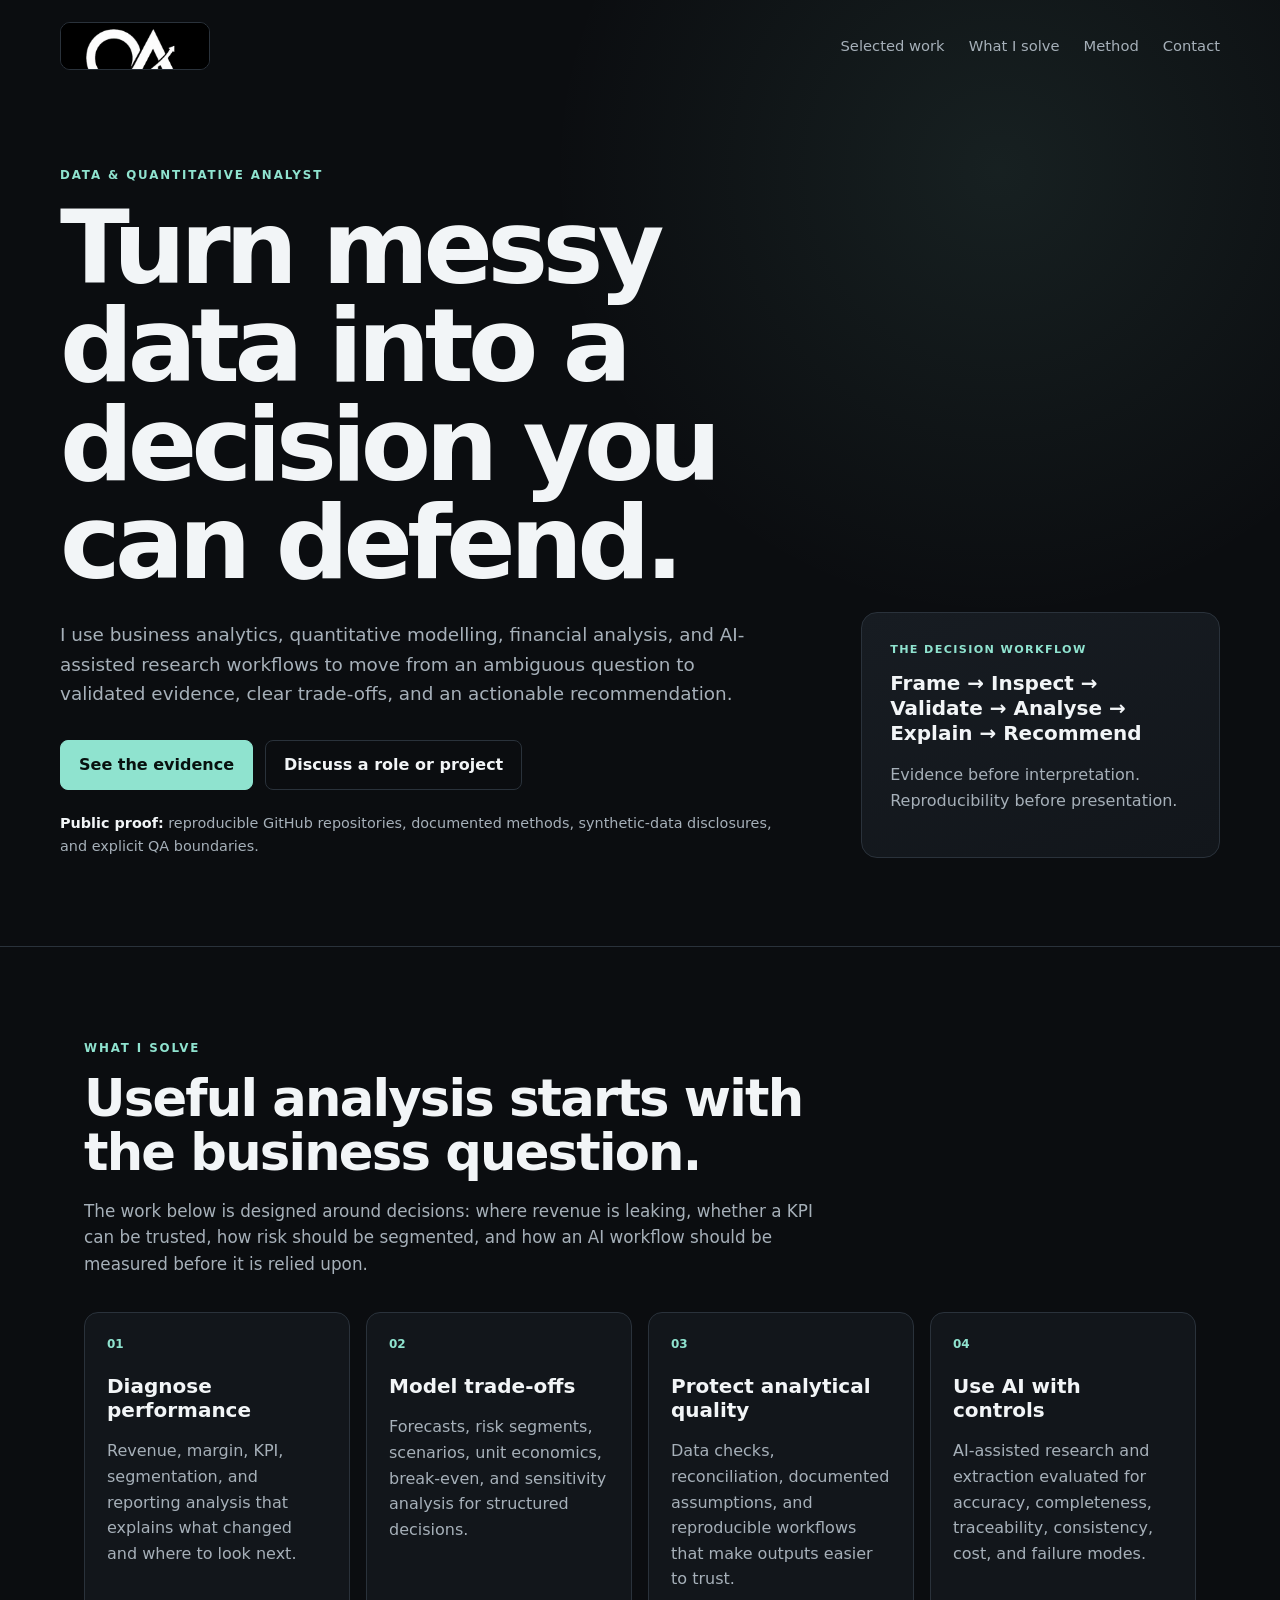
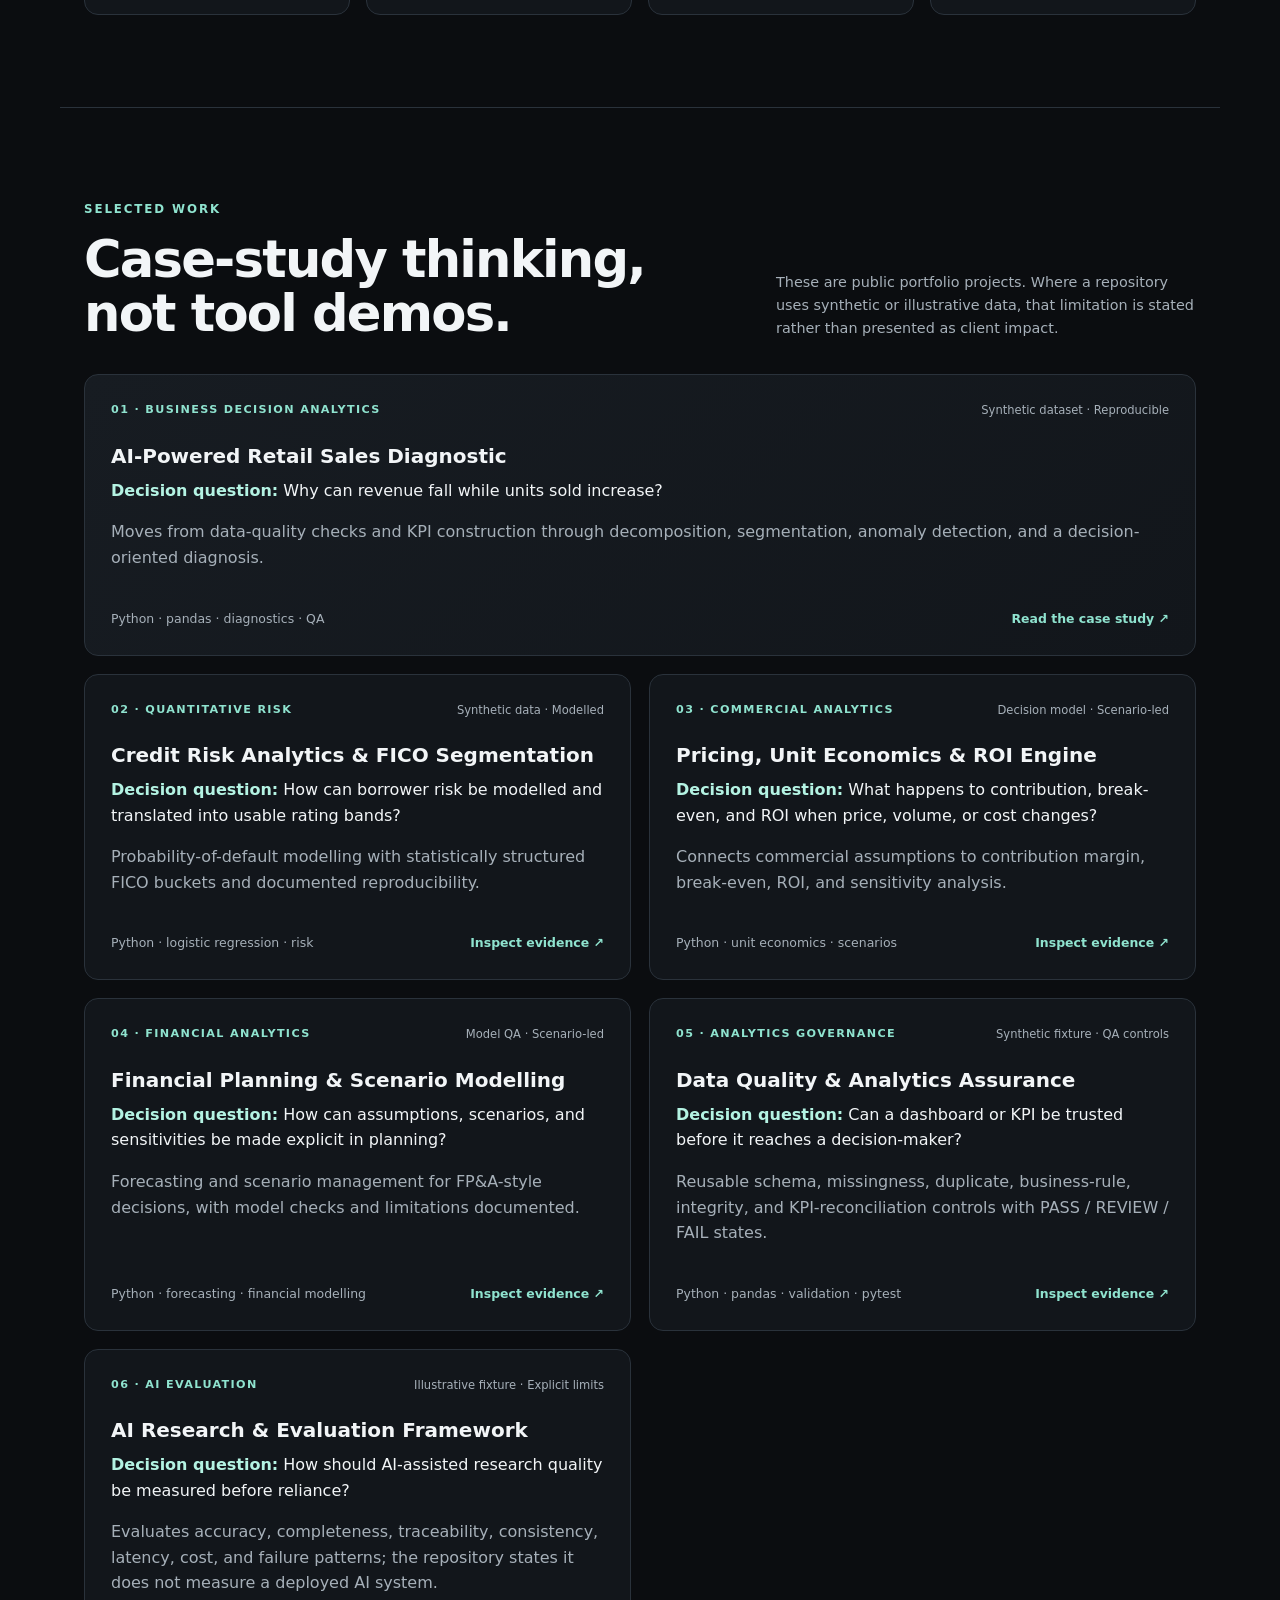
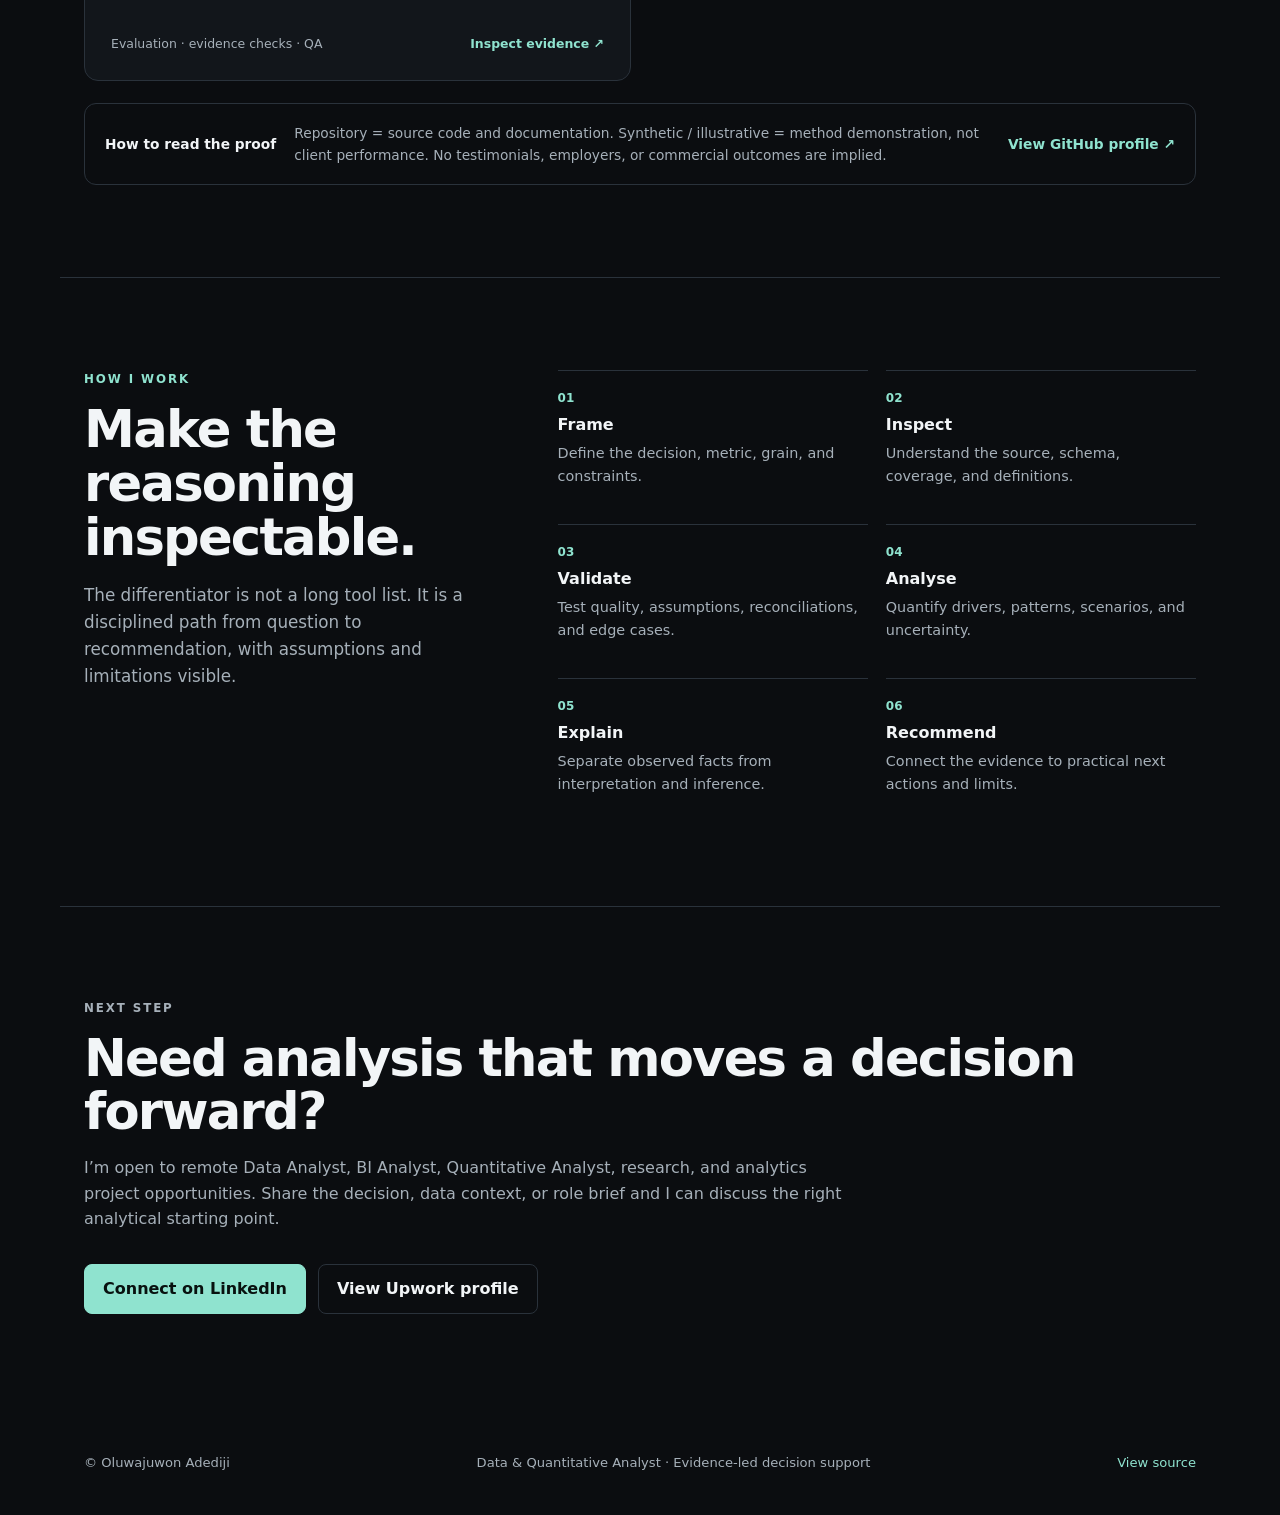
==== docs/index.html @ e0463db7 "Update site branding with OA logo" ====
<!doctype html>
<html lang="en">
<head>
  <meta charset="utf-8">
  <meta name="viewport" content="width=device-width, initial-scale=1">
  <meta name="description" content="Oluwajuwon Adediji is a Data & Quantitative Analyst who turns messy business, financial, and economic data into validated analysis and better decisions.">
  <meta name="robots" content="index, follow">
  <meta name="theme-color" content="#0b0d10">
  <meta name="referrer" content="strict-origin-when-cross-origin">
  <meta http-equiv="Content-Security-Policy" content="default-src 'self'; base-uri 'self'; form-action 'self'; frame-ancestors 'none'; object-src 'none'; img-src 'self' data:; style-src 'self'; script-src 'self'; connect-src 'none">
  <link rel="canonical" href="https://oluwajuwonade.github.io/">
  <meta property="og:type" content="website">
  <meta property="og:url" content="https://oluwajuwonade.github.io/">
  <meta property="og:title" content="Oluwajuwon Adediji | Data & Quantitative Analyst">
  <meta property="og:description" content="Evidence-led business analytics, quantitative modelling, financial analysis, and AI evaluation workflows.">
  <meta name="twitter:card" content="summary">
  <meta name="twitter:title" content="Oluwajuwon Adediji | Data & Quantitative Analyst">
  <meta name="twitter:description" content="Evidence-led business analytics, quantitative modelling, financial analysis, and AI evaluation workflows.">
  <link rel="icon" href="assets/favicon.ico" sizes="any">
  <link rel="icon" type="image/png" sizes="512x512" href="assets/favicon.png">
  <link rel="apple-touch-icon" href="assets/favicon.png">
  <title>Oluwajuwon Adediji | Data & Quantitative Analyst</title>
  <link rel="stylesheet" href="styles.css">
</head>
<body>
  <a class="skip-link" href="#main-content">Skip to content</a>
  <header class="hero">
    <nav class="nav" aria-label="Primary navigation">
      <a class="brand" href="./" aria-label="Oluwajuwon Adediji home"><img class="brand-full" src="assets/logo.png" alt="Oluwajuwon Adediji logo"><img class="brand-mark" src="assets/mark.png" alt=""></a>
      <div class="nav-links">
        <a href="#work">Selected work</a>
        <a href="#capabilities">What I solve</a>
        <a href="#method">Method</a>
        <a href="#contact">Contact</a>
      </div>
    </nav>

    <div class="hero-grid">
      <div>
        <p class="eyebrow">DATA &amp; QUANTITATIVE ANALYST</p>
        <h1>Turn messy data into a decision you can defend.</h1>
        <p class="hero-copy">I use business analytics, quantitative modelling, financial analysis, and AI-assisted research workflows to move from an ambiguous question to validated evidence, clear trade-offs, and an actionable recommendation.</p>
        <div class="actions" aria-label="Primary actions">
          <a class="button primary" href="#work">See the evidence</a>
          <a class="button secondary" href="https://www.linkedin.com/in/oluwajuwonade" rel="me external">Discuss a role or project</a>
        </div>
        <p class="proof-line"><strong>Public proof:</strong> reproducible GitHub repositories, documented methods, synthetic-data disclosures, and explicit QA boundaries.</p>
      </div>

      <aside class="hero-card" aria-label="Analytical operating model">
        <span>THE DECISION WORKFLOW</span>
        <strong>Frame → Inspect → Validate → Analyse → Explain → Recommend</strong>
        <p>Evidence before interpretation. Reproducibility before presentation.</p>
      </aside>
    </div>
  </header>

  <main id="main-content">
    <section id="capabilities" class="section intro-section">
      <div class="section-heading">
        <p class="eyebrow">WHAT I SOLVE</p>
        <h2>Useful analysis starts with the business question.</h2>
        <p class="section-lede">The work below is designed around decisions: where revenue is leaking, whether a KPI can be trusted, how risk should be segmented, and how an AI workflow should be measured before it is relied upon.</p>
      </div>
      <div class="capability-grid">
        <article><span class="card-number">01</span><h3>Diagnose performance</h3><p>Revenue, margin, KPI, segmentation, and reporting analysis that explains what changed and where to look next.</p></article>
        <article><span class="card-number">02</span><h3>Model trade-offs</h3><p>Forecasts, risk segments, scenarios, unit economics, break-even, and sensitivity analysis for structured decisions.</p></article>
        <article><span class="card-number">03</span><h3>Protect analytical quality</h3><p>Data checks, reconciliation, documented assumptions, and reproducible workflows that make outputs easier to trust.</p></article>
        <article><span class="card-number">04</span><h3>Use AI with controls</h3><p>AI-assisted research and extraction evaluated for accuracy, completeness, traceability, consistency, cost, and failure modes.</p></article>
      </div>
    </section>

    <section id="work" class="section work-section">
      <div class="section-heading section-heading-row">
        <div><p class="eyebrow">SELECTED WORK</p><h2>Case-study thinking, not tool demos.</h2></div>
        <p class="section-note">These are public portfolio projects. Where a repository uses synthetic or illustrative data, that limitation is stated rather than presented as client impact.</p>
      </div>
      <div class="project-grid">
        <article class="project-card featured">
          <div class="project-meta"><span>01 · BUSINESS DECISION ANALYTICS</span><span class="evidence">Synthetic dataset · Reproducible</span></div>
          <h3>AI-Powered Retail Sales Diagnostic</h3>
          <p class="question"><strong>Decision question:</strong> Why can revenue fall while units sold increase?</p>
          <p>Moves from data-quality checks and KPI construction through decomposition, segmentation, anomaly detection, and a decision-oriented diagnosis.</p>
          <div class="card-footer"><span>Python · pandas · diagnostics · QA</span><a href="https://github.com/oluwajuwonade/AI-Powered-Retail-Sales-Diagnostic" rel="external">Read the case study <span aria-hidden="true">↗</span></a></div>
        </article>

        <article class="project-card">
          <div class="project-meta"><span>02 · QUANTITATIVE RISK</span><span class="evidence">Synthetic data · Modelled</span></div>
          <h3>Credit Risk Analytics &amp; FICO Segmentation</h3>
          <p class="question"><strong>Decision question:</strong> How can borrower risk be modelled and translated into usable rating bands?</p>
          <p>Probability-of-default modelling with statistically structured FICO buckets and documented reproducibility.</p>
          <div class="card-footer"><span>Python · logistic regression · risk</span><a href="https://github.com/oluwajuwonade/credit-risk-fico-segmentation" rel="external">Inspect evidence <span aria-hidden="true">↗</span></a></div>
        </article>

        <article class="project-card">
          <div class="project-meta"><span>03 · COMMERCIAL ANALYTICS</span><span class="evidence">Decision model · Scenario-led</span></div>
          <h3>Pricing, Unit Economics &amp; ROI Engine</h3>
          <p class="question"><strong>Decision question:</strong> What happens to contribution, break-even, and ROI when price, volume, or cost changes?</p>
          <p>Connects commercial assumptions to contribution margin, break-even, ROI, and sensitivity analysis.</p>
          <div class="card-footer"><span>Python · unit economics · scenarios</span><a href="https://github.com/oluwajuwonade/pricing-roi-analytics-engine" rel="external">Inspect evidence <span aria-hidden="true">↗</span></a></div>
        </article>

        <article class="project-card">
          <div class="project-meta"><span>04 · FINANCIAL ANALYTICS</span><span class="evidence">Model QA · Scenario-led</span></div>
          <h3>Financial Planning &amp; Scenario Modelling</h3>
          <p class="question"><strong>Decision question:</strong> How can assumptions, scenarios, and sensitivities be made explicit in planning?</p>
          <p>Forecasting and scenario management for FP&amp;A-style decisions, with model checks and limitations documented.</p>
          <div class="card-footer"><span>Python · forecasting · financial modelling</span><a href="https://github.com/oluwajuwonade/financial-modelling-starter-system" rel="external">Inspect evidence <span aria-hidden="true">↗</span></a></div>
        </article>

        <article class="project-card">
          <div class="project-meta"><span>05 · ANALYTICS GOVERNANCE</span><span class="evidence">Synthetic fixture · QA controls</span></div>
          <h3>Data Quality &amp; Analytics Assurance</h3>
          <p class="question"><strong>Decision question:</strong> Can a dashboard or KPI be trusted before it reaches a decision-maker?</p>
          <p>Reusable schema, missingness, duplicate, business-rule, integrity, and KPI-reconciliation controls with PASS / REVIEW / FAIL states.</p>
          <div class="card-footer"><span>Python · pandas · validation · pytest</span><a href="https://github.com/oluwajuwonade/data-quality-audit-toolkit" rel="external">Inspect evidence <span aria-hidden="true">↗</span></a></div>
        </article>

        <article class="project-card">
          <div class="project-meta"><span>06 · AI EVALUATION</span><span class="evidence">Illustrative fixture · Explicit limits</span></div>
          <h3>AI Research &amp; Evaluation Framework</h3>
          <p class="question"><strong>Decision question:</strong> How should AI-assisted research quality be measured before reliance?</p>
          <p>Evaluates accuracy, completeness, traceability, consistency, latency, cost, and failure patterns; the repository states it does not measure a deployed AI system.</p>
          <div class="card-footer"><span>Evaluation · evidence checks · QA</span><a href="https://github.com/oluwajuwonade/ai-research-evaluation-system" rel="external">Inspect evidence <span aria-hidden="true">↗</span></a></div>
        </article>
      </div>
      <div class="evidence-banner"><strong>How to read the proof</strong><span>Repository = source code and documentation. Synthetic / illustrative = method demonstration, not client performance. No testimonials, employers, or commercial outcomes are implied.</span><a href="https://github.com/oluwajuwonade" rel="external">View GitHub profile <span aria-hidden="true">↗</span></a></div>
    </section>

    <section id="method" class="section method">
      <div><p class="eyebrow">HOW I WORK</p><h2>Make the reasoning inspectable.</h2><p class="section-lede">The differentiator is not a long tool list. It is a disciplined path from question to recommendation, with assumptions and limitations visible.</p></div>
      <ol class="steps">
        <li><span>01</span><strong>Frame</strong><p>Define the decision, metric, grain, and constraints.</p></li>
        <li><span>02</span><strong>Inspect</strong><p>Understand the source, schema, coverage, and definitions.</p></li>
        <li><span>03</span><strong>Validate</strong><p>Test quality, assumptions, reconciliations, and edge cases.</p></li>
        <li><span>04</span><strong>Analyse</strong><p>Quantify drivers, patterns, scenarios, and uncertainty.</p></li>
        <li><span>05</span><strong>Explain</strong><p>Separate observed facts from interpretation and inference.</p></li>
        <li><span>06</span><strong>Recommend</strong><p>Connect the evidence to practical next actions and limits.</p></li>
      </ol>
    </section>

    <section id="contact" class="section contact">
      <p class="eyebrow">NEXT STEP</p>
      <h2>Need analysis that moves a decision forward?</h2>
      <p>I’m open to remote Data Analyst, BI Analyst, Quantitative Analyst, research, and analytics project opportunities. Share the decision, data context, or role brief and I can discuss the right analytical starting point.</p>
      <div class="actions"><a class="button primary" href="https://www.linkedin.com/in/oluwajuwonade" rel="me external">Connect on LinkedIn</a><a class="button secondary" href="https://www.upwork.com/freelancers/~01ae1602f502222784" rel="external">View Upwork profile</a></div>
    </section>
  </main>

  <footer><span>© Oluwajuwon Adediji</span><span>Data &amp; Quantitative Analyst · Evidence-led decision support</span><a href="https://github.com/oluwajuwonade/oluwajuwonade/tree/main/docs" rel="external">View source</a></footer>
</body>
</html>
---- docs/styles.css ----
:root {
  --bg: #0b0d10;
  --panel: #12161b;
  --panel-2: #171c22;
  --text: #f2f5f7;
  --muted: #a6b0b9;
  --line: #2a323b;
  --accent: #8fe3cf;
  --accent-strong: #b4f3e3;
  --max: 1160px;
  --ease: cubic-bezier(.23, 1, .32, 1);
}

* { box-sizing: border-box; }
html { scroll-behavior: smooth; }
body { margin: 0; background: var(--bg); color: var(--text); font-family: Inter, ui-sans-serif, system-ui, -apple-system, BlinkMacSystemFont, "Segoe UI", sans-serif; line-height: 1.6; }
a { color: inherit; text-decoration: none; }
a:hover { color: var(--accent-strong); }
a:focus-visible, .button:focus-visible { outline: 3px solid var(--accent); outline-offset: 4px; border-radius: 5px; }
.skip-link { position: absolute; left: 16px; top: -60px; z-index: 10; padding: 10px 14px; background: var(--accent); color: #08110f; font-weight: 800; }
.skip-link:focus { top: 16px; }

.nav, .hero-grid, main, footer { max-width: var(--max); margin: 0 auto; }
.hero { padding: 22px 24px 88px; border-bottom: 1px solid var(--line); background: radial-gradient(circle at 78% 18%, rgba(143, 227, 207, .09), transparent 28rem); }
.nav { display: flex; justify-content: space-between; align-items: center; }
.brand { display: grid; place-items: center; width: 150px; height: 48px; border: 1px solid var(--line); border-radius: 10px; overflow: hidden; background: #000; }
.brand img { display: block; width: 100%; height: 100%; object-fit: contain; }
.brand-mark { display: none !important; }
.nav-links { display: flex; gap: 24px; color: var(--muted); font-size: .92rem; }
.nav-links a { padding: 8px 0; }
.hero-grid { padding-top: 96px; display: grid; grid-template-columns: minmax(0, 1.35fr) minmax(260px, .65fr); gap: 56px; align-items: end; }
.eyebrow { margin: 0 0 14px; color: var(--accent); font-size: .74rem; letter-spacing: .16em; font-weight: 800; }
h1, h2, h3, p { overflow-wrap: anywhere; }
h1 { max-width: 800px; margin: 0; font-size: clamp(3rem, 8vw, 6.8rem); line-height: .96; letter-spacing: -.055em; }
h2 { margin: 0; font-size: clamp(2rem, 4vw, 3.4rem); line-height: 1.05; letter-spacing: -.035em; }
h3 { margin: 0 0 10px; font-size: 1.25rem; line-height: 1.2; }
.hero-copy { max-width: 720px; margin: 28px 0 0; color: var(--muted); font-size: 1.15rem; }
.proof-line { max-width: 720px; margin: 22px 0 0; color: var(--muted); font-size: .9rem; }
.proof-line strong { color: var(--text); }
.actions { display: flex; gap: 12px; flex-wrap: wrap; margin-top: 32px; }
.button { display: inline-flex; min-height: 46px; align-items: center; justify-content: center; padding: 11px 18px; border: 1px solid var(--line); border-radius: 8px; font-weight: 750; transition: transform .18s var(--ease), border-color .18s var(--ease), background-color .18s var(--ease); }
.button:hover { transform: translateY(-2px); }
.button:active { transform: scale(.97); }
.button.primary { background: var(--accent); color: #08110f; border-color: var(--accent); }
.button.primary:hover { background: var(--accent-strong); color: #08110f; }
.button.secondary { background: transparent; }
.hero-card { padding: 28px; background: linear-gradient(160deg, var(--panel-2), var(--panel)); border: 1px solid var(--line); border-radius: 16px; }
.hero-card span, .project-meta span:first-child { display: block; color: var(--accent); font-size: .7rem; font-weight: 800; letter-spacing: .12em; }
.hero-card strong { display: block; margin: 12px 0; font-size: 1.25rem; line-height: 1.25; }
.hero-card p, .project-card p, .capability-grid p, .steps p, .contact p { color: var(--muted); }

.section { padding: 92px 24px; }
.section-heading { max-width: 780px; margin-bottom: 34px; }
.section-lede { max-width: 740px; margin: 18px 0 0; color: var(--muted); font-size: 1.05rem; }
.section-heading-row { display: flex; justify-content: space-between; gap: 48px; align-items: end; max-width: none; }
.section-note { max-width: 420px; margin: 0; color: var(--muted); font-size: .9rem; }
.capability-grid { display: grid; grid-template-columns: repeat(4, 1fr); gap: 16px; }
.capability-grid article { padding: 22px; background: var(--panel); border: 1px solid var(--line); border-radius: 14px; }
.card-number { display: block; margin-bottom: 20px; color: var(--accent); font-size: .75rem; font-weight: 800; }
.capability-grid p { margin-bottom: 0; }

.work-section { border-top: 1px solid var(--line); }
.project-grid { display: grid; grid-template-columns: repeat(2, minmax(0, 1fr)); gap: 18px; }
.project-card { display: flex; flex-direction: column; min-width: 0; padding: 26px; background: var(--panel); border: 1px solid var(--line); border-radius: 14px; transition: transform .2s var(--ease), border-color .2s var(--ease), background-color .2s var(--ease); }
.project-card:hover { transform: translateY(-3px); border-color: #536572; background: var(--panel-2); }
.project-card.featured { grid-column: span 2; background: linear-gradient(140deg, var(--panel-2), var(--panel)); }
.project-meta { display: flex; justify-content: space-between; gap: 14px; margin-bottom: 24px; }
.project-meta .evidence { color: var(--muted); font-size: .72rem; text-align: right; }
.project-card p { margin-top: 0; }
.project-card .question { color: var(--text); }
.project-card .question strong { color: var(--accent-strong); }
.card-footer { display: flex; justify-content: space-between; align-items: end; gap: 16px; margin-top: auto; padding-top: 22px; color: var(--muted); font-size: .78rem; }
.card-footer a { color: var(--accent); font-weight: 800; white-space: nowrap; }
.evidence-banner { display: flex; align-items: center; gap: 18px; margin-top: 22px; padding: 18px 20px; border: 1px solid var(--line); border-radius: 12px; color: var(--muted); font-size: .86rem; }
.evidence-banner strong { color: var(--text); white-space: nowrap; }
.evidence-banner a { color: var(--accent); font-weight: 800; white-space: nowrap; }

.method { display: grid; grid-template-columns: .8fr 1.2fr; gap: 48px; border-top: 1px solid var(--line); border-bottom: 1px solid var(--line); }
.steps { display: grid; grid-template-columns: repeat(2, minmax(0, 1fr)); gap: 18px; margin: 0; padding: 0; list-style: none; }
.steps li { padding: 18px 0; border-top: 1px solid var(--line); }
.steps span { display: block; color: var(--accent); font-size: .75rem; font-weight: 800; }
.steps strong { display: block; margin-top: 4px; }
.steps p { margin: 4px 0 0; font-size: .9rem; }
.contact { padding-bottom: 110px; }
.contact p { max-width: 760px; }
footer { display: flex; justify-content: space-between; gap: 20px; padding: 28px 24px 42px; color: var(--muted); font-size: .82rem; }
footer a { color: var(--accent); }

@media (max-width: 900px) {
  .hero-grid, .method { grid-template-columns: 1fr; }
  .capability-grid { grid-template-columns: repeat(2, minmax(0, 1fr)); }
  .section-heading-row { align-items: start; flex-direction: column; gap: 18px; }
}
@media (max-width: 640px) {
  .hero { padding: 18px 20px 64px; }
  .brand { width: 42px; height: 42px; border-radius: 9px; }
  .brand-full { display: none !important; }
  .brand-mark { display: block !important; }
  .nav-links { gap: 12px; font-size: .78rem; }
  .nav-links a:nth-child(3) { display: none; }
  .hero-grid { padding-top: 64px; gap: 36px; }
  h1 { font-size: clamp(2.8rem, 15vw, 4.6rem); }
  .hero-copy { font-size: 1rem; }
  .actions { align-items: stretch; flex-direction: column; }
  .button { width: 100%; }
  .section { padding: 68px 20px; }
  .project-grid, .capability-grid, .steps { grid-template-columns: 1fr; }
  .project-card.featured { grid-column: span 1; }
  .project-meta, .card-footer { align-items: flex-start; flex-direction: column; }
  .project-meta .evidence { text-align: left; }
  .evidence-banner { align-items: flex-start; flex-direction: column; gap: 8px; }
  footer { align-items: flex-start; flex-direction: column; padding-right: 20px; padding-left: 20px; }
}
@media (prefers-reduced-motion: reduce) {
  html { scroll-behavior: auto; }
  *, *::before, *::after { transition-duration: .01ms !important; animation-duration: .01ms !important; }
}
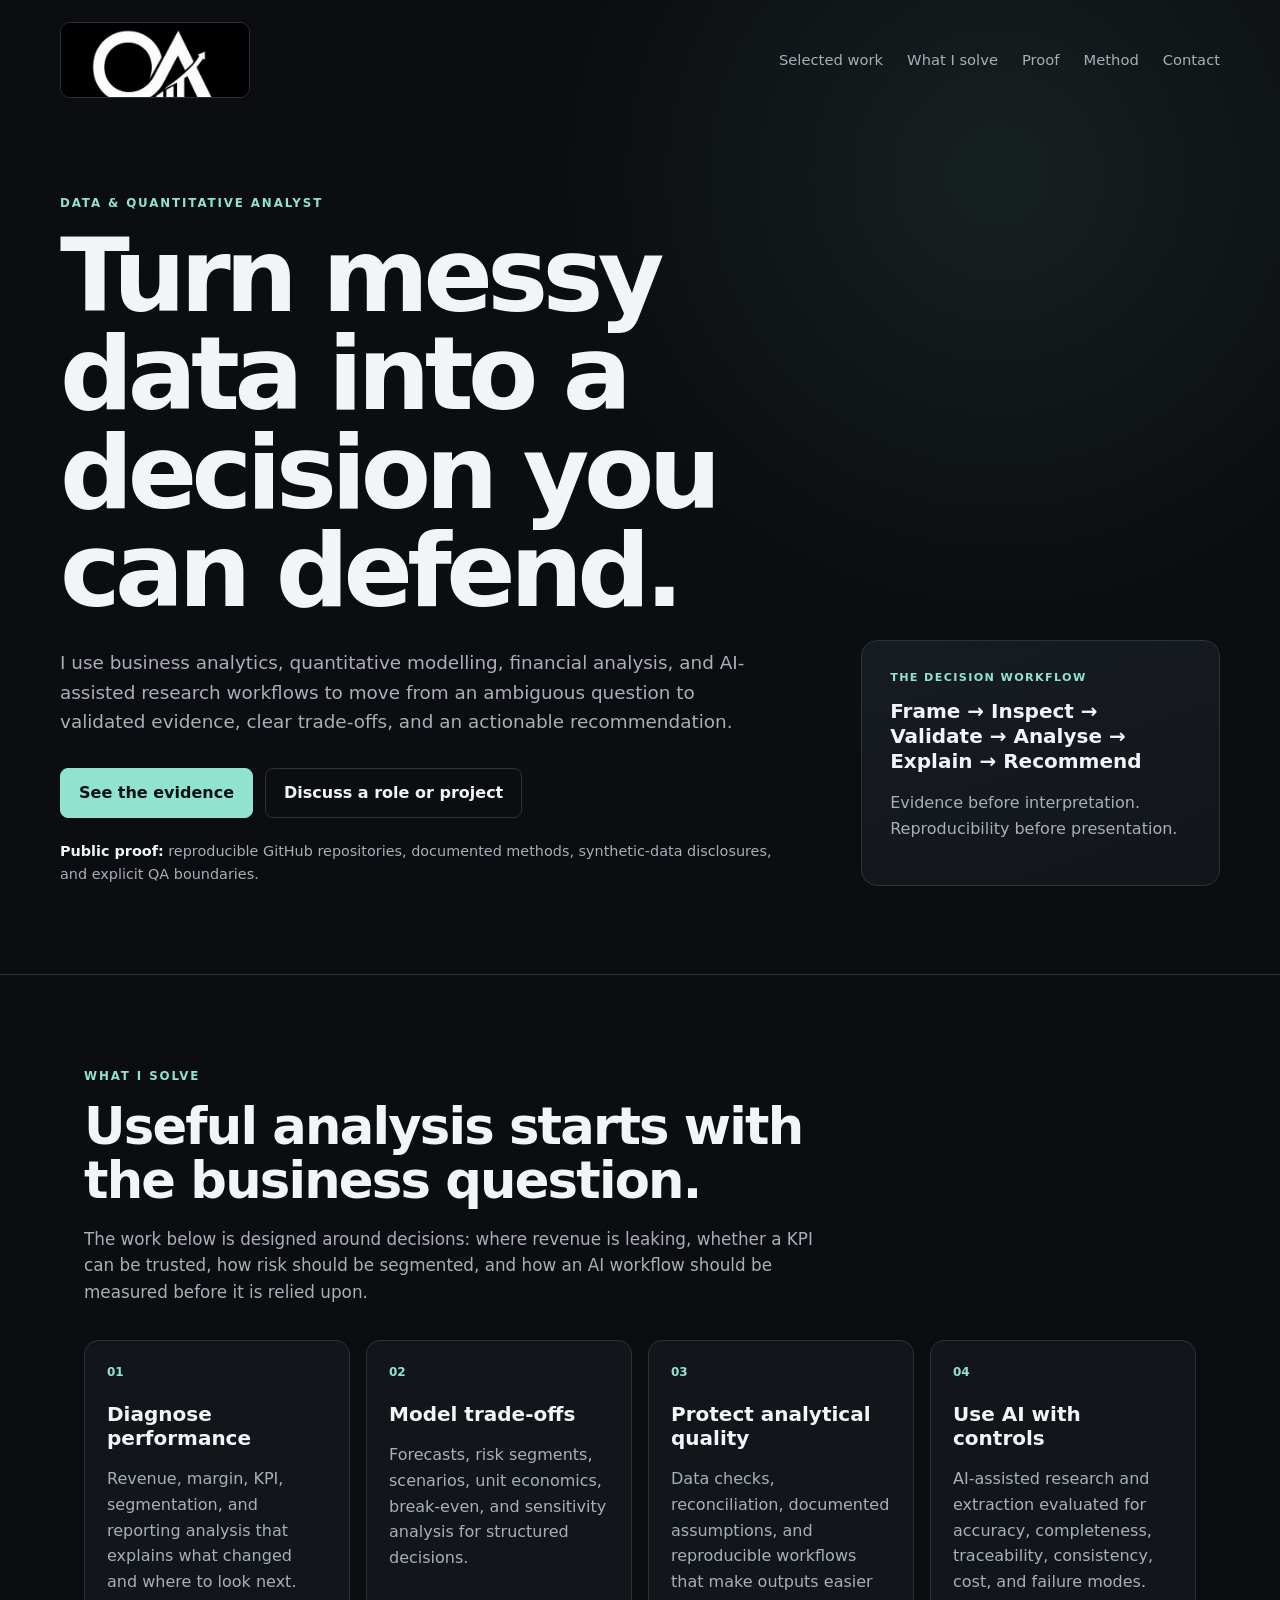
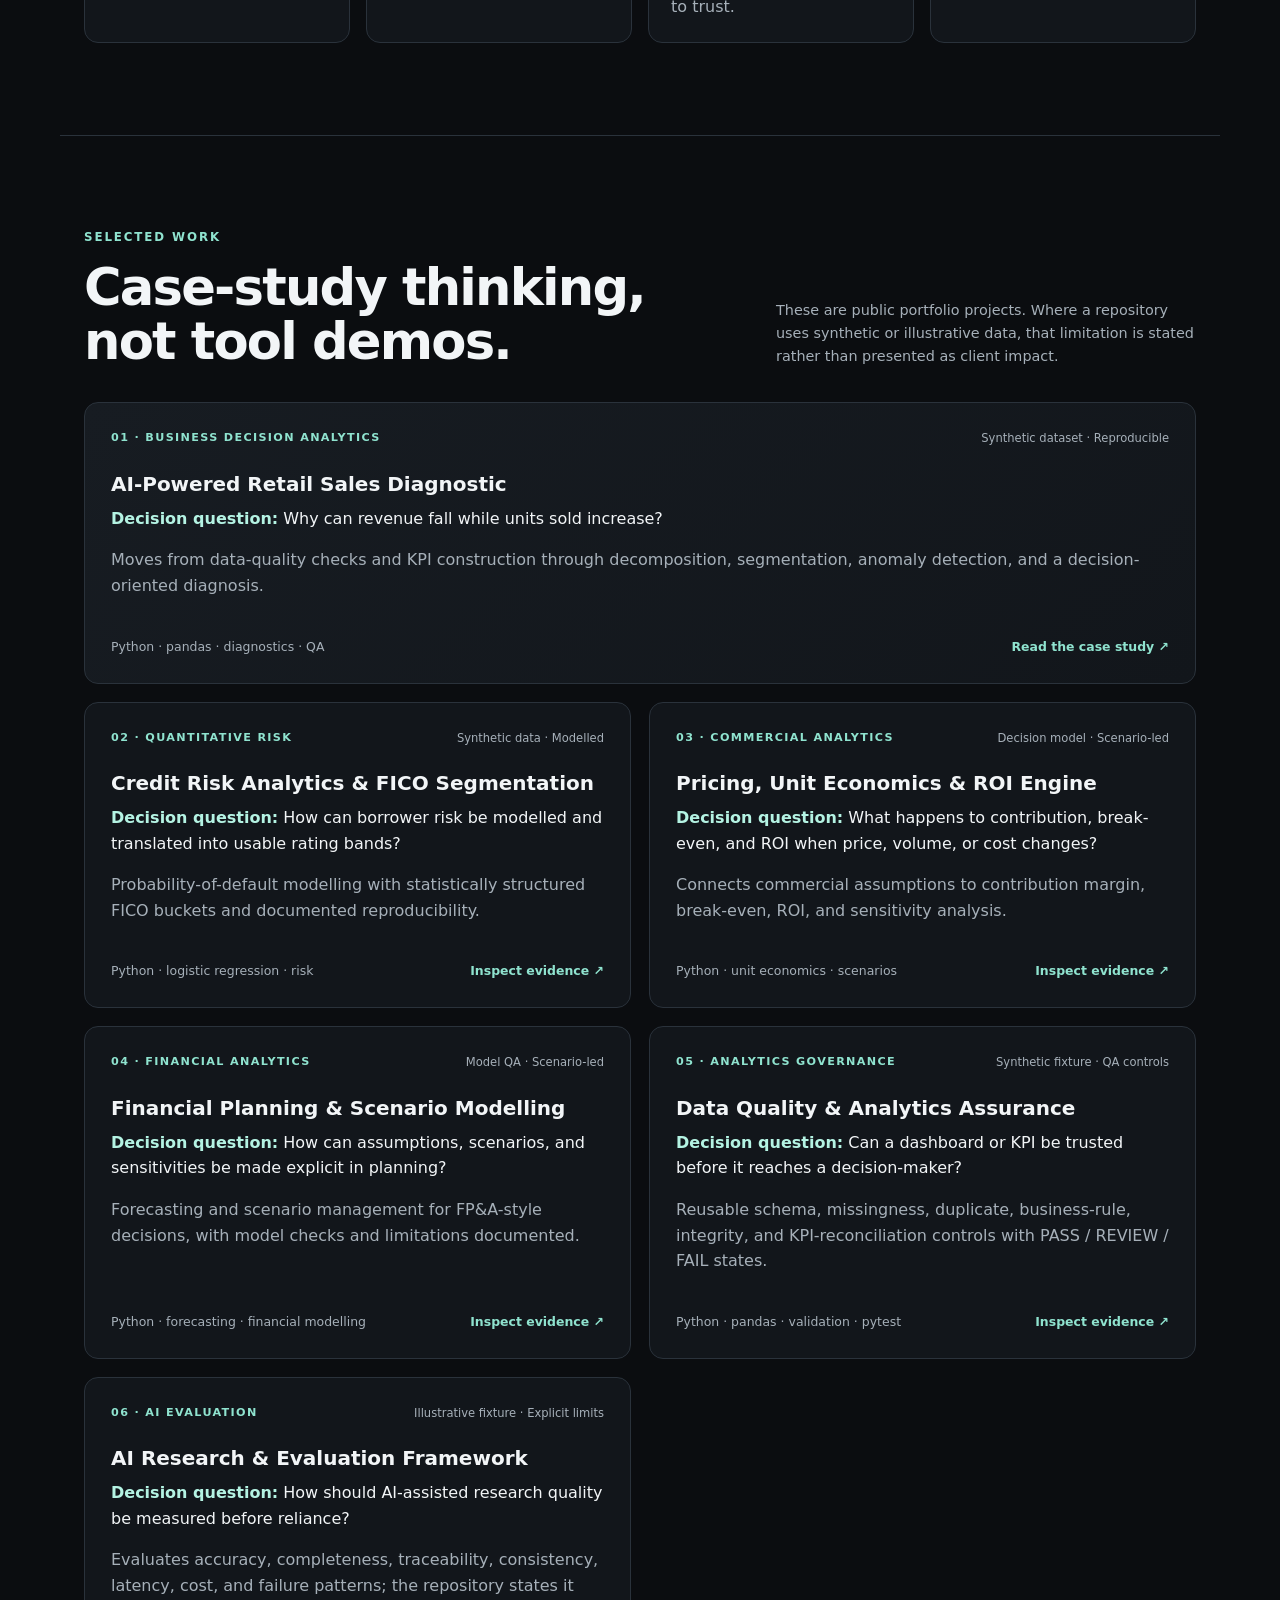
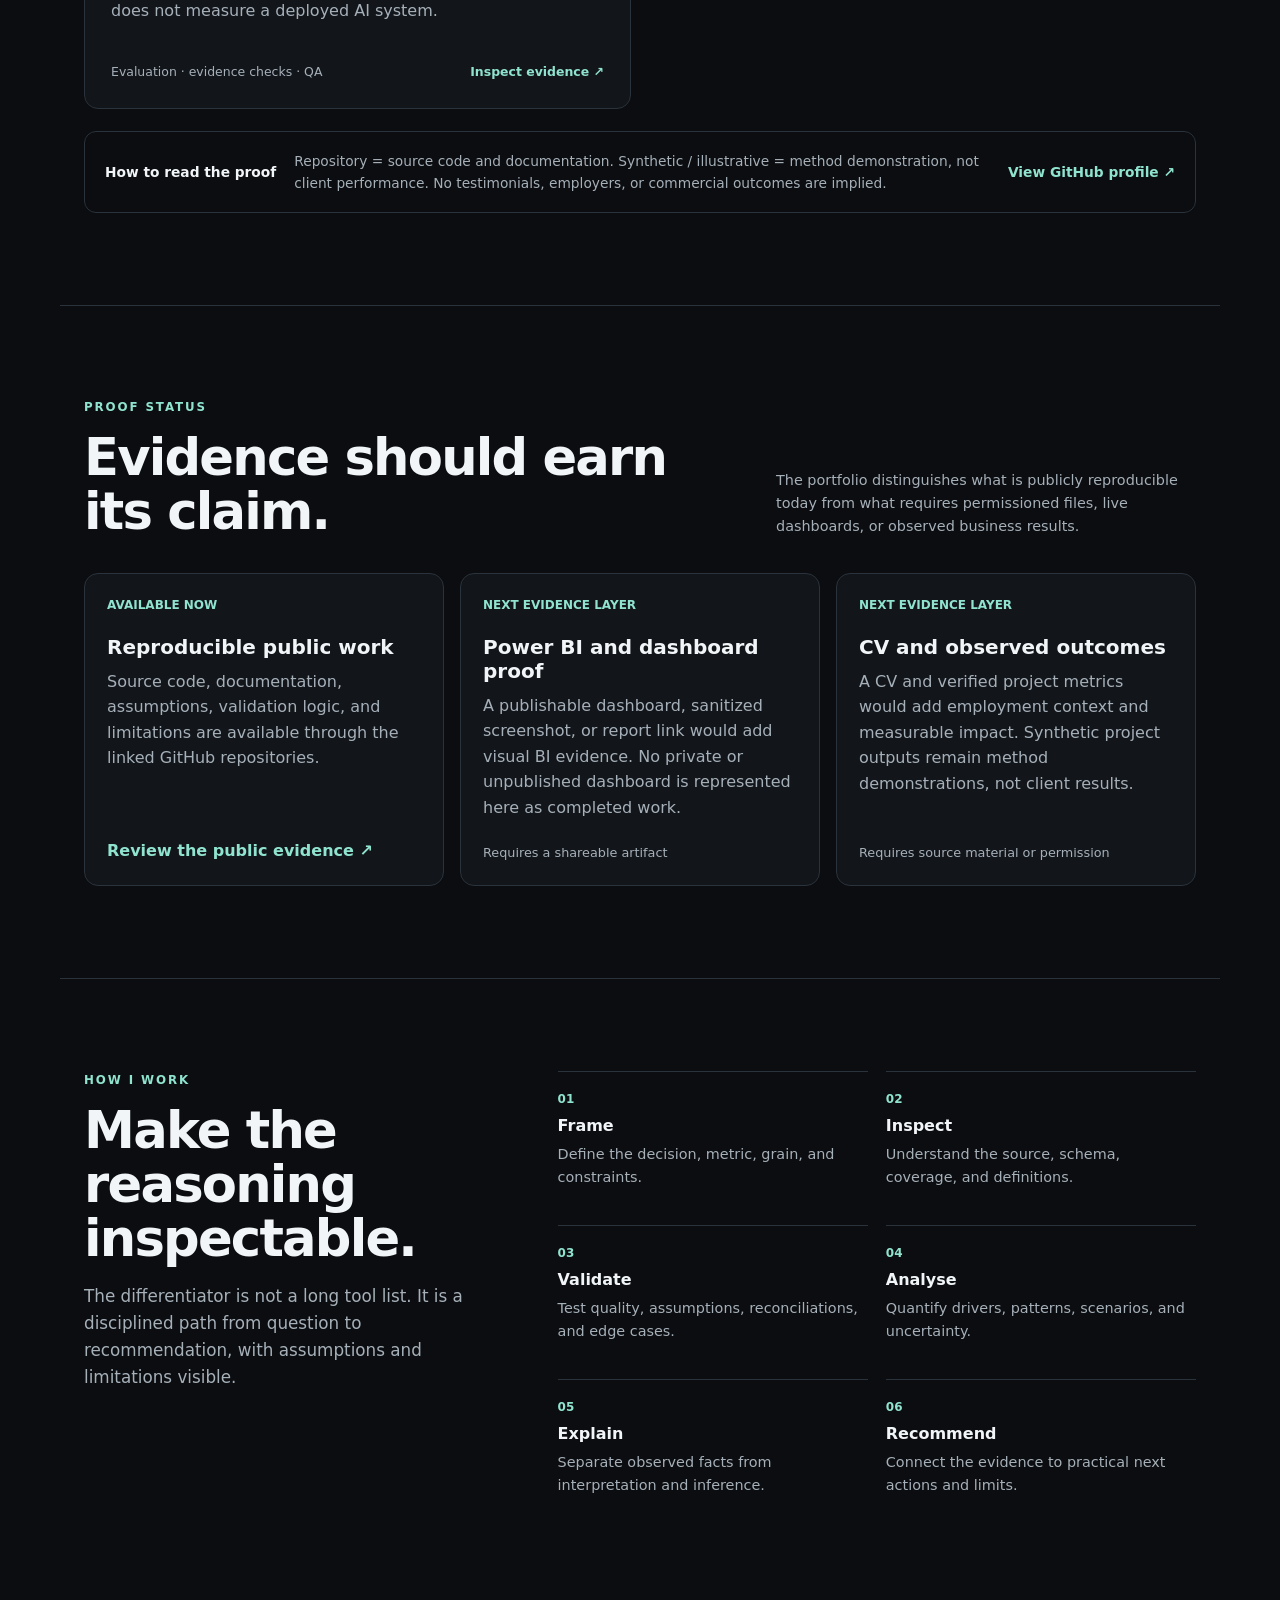
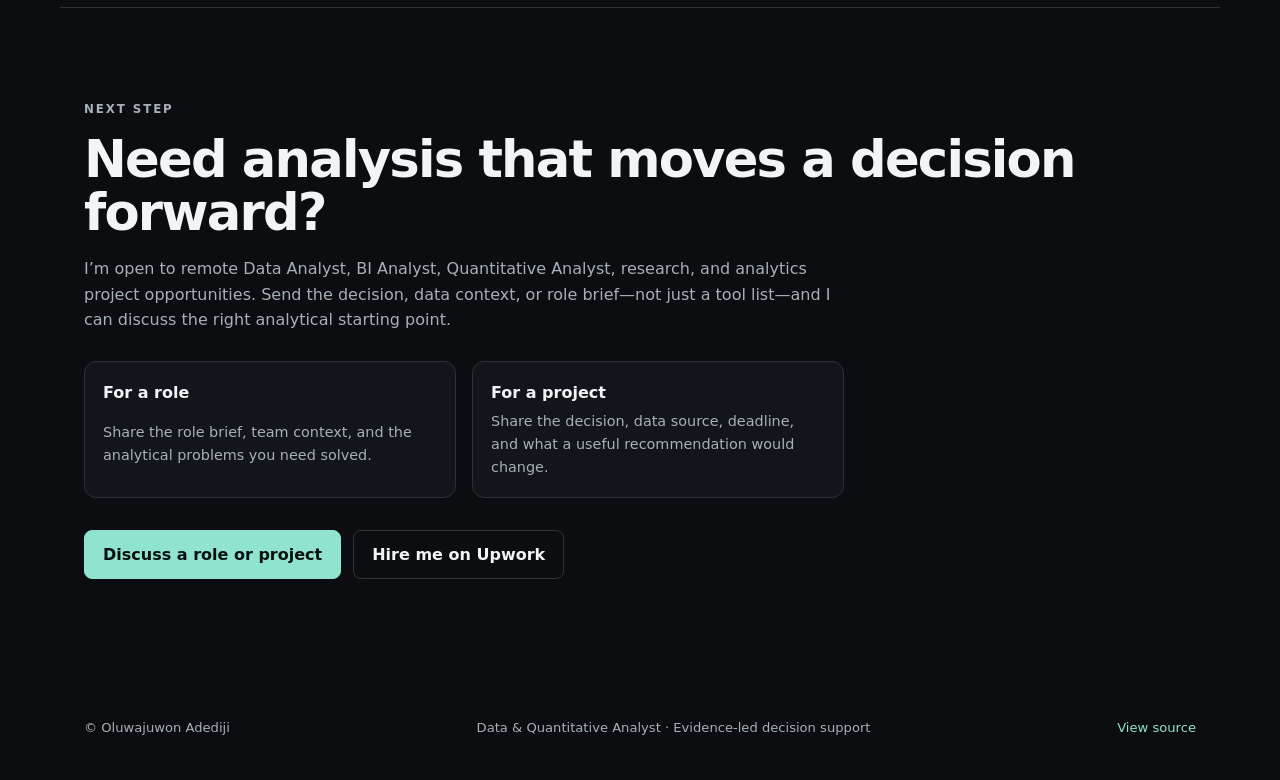
==== commit fc211b6b: "Strengthen proof and contact conversion" ====
--- a/docs/index.html
+++ b/docs/index.html
@@ -30,6 +30,7 @@
       <div class="nav-links">
         <a href="#work">Selected work</a>
         <a href="#capabilities">What I solve</a>
+        <a href="#proof">Proof</a>
         <a href="#method">Method</a>
         <a href="#contact">Contact</a>
       </div>
@@ -127,6 +128,18 @@
       <div class="evidence-banner"><strong>How to read the proof</strong><span>Repository = source code and documentation. Synthetic / illustrative = method demonstration, not client performance. No testimonials, employers, or commercial outcomes are implied.</span><a href="https://github.com/oluwajuwonade" rel="external">View GitHub profile <span aria-hidden="true">↗</span></a></div>
     </section>
 
+    <section id="proof" class="section proof-section">
+      <div class="section-heading section-heading-row">
+        <div><p class="eyebrow">PROOF STATUS</p><h2>Evidence should earn its claim.</h2></div>
+        <p class="section-note">The portfolio distinguishes what is publicly reproducible today from what requires permissioned files, live dashboards, or observed business results.</p>
+      </div>
+      <div class="proof-grid">
+        <article class="proof-card"><span class="card-number">AVAILABLE NOW</span><h3>Reproducible public work</h3><p>Source code, documentation, assumptions, validation logic, and limitations are available through the linked GitHub repositories.</p><a href="https://github.com/oluwajuwonade" rel="external">Review the public evidence <span aria-hidden="true">↗</span></a></article>
+        <article class="proof-card"><span class="card-number">NEXT EVIDENCE LAYER</span><h3>Power BI and dashboard proof</h3><p>A publishable dashboard, sanitized screenshot, or report link would add visual BI evidence. No private or unpublished dashboard is represented here as completed work.</p><span class="proof-status">Requires a shareable artifact</span></article>
+        <article class="proof-card"><span class="card-number">NEXT EVIDENCE LAYER</span><h3>CV and observed outcomes</h3><p>A CV and verified project metrics would add employment context and measurable impact. Synthetic project outputs remain method demonstrations, not client results.</p><span class="proof-status">Requires source material or permission</span></article>
+      </div>
+    </section>
+
     <section id="method" class="section method">
       <div><p class="eyebrow">HOW I WORK</p><h2>Make the reasoning inspectable.</h2><p class="section-lede">The differentiator is not a long tool list. It is a disciplined path from question to recommendation, with assumptions and limitations visible.</p></div>
       <ol class="steps">
@@ -142,8 +155,12 @@
     <section id="contact" class="section contact">
       <p class="eyebrow">NEXT STEP</p>
       <h2>Need analysis that moves a decision forward?</h2>
-      <p>I’m open to remote Data Analyst, BI Analyst, Quantitative Analyst, research, and analytics project opportunities. Share the decision, data context, or role brief and I can discuss the right analytical starting point.</p>
-      <div class="actions"><a class="button primary" href="https://www.linkedin.com/in/oluwajuwonade" rel="me external">Connect on LinkedIn</a><a class="button secondary" href="https://www.upwork.com/freelancers/~01ae1602f502222784" rel="external">View Upwork profile</a></div>
+      <p>I’m open to remote Data Analyst, BI Analyst, Quantitative Analyst, research, and analytics project opportunities. Send the decision, data context, or role brief—not just a tool list—and I can discuss the right analytical starting point.</p>
+      <div class="contact-grid">
+        <div><strong>For a role</strong><span>Share the role brief, team context, and the analytical problems you need solved.</span></div>
+        <div><strong>For a project</strong><span>Share the decision, data source, deadline, and what a useful recommendation would change.</span></div>
+      </div>
+      <div class="actions"><a class="button primary" href="https://www.linkedin.com/in/oluwajuwonade" rel="me external">Discuss a role or project</a><a class="button secondary" href="https://www.upwork.com/freelancers/~01ae1602f502222784" rel="external">Hire me on Upwork</a></div>
     </section>
   </main>
 
--- a/docs/styles.css
+++ b/docs/styles.css
@@ -23,7 +23,7 @@
 .nav, .hero-grid, main, footer { max-width: var(--max); margin: 0 auto; }
 .hero { padding: 22px 24px 88px; border-bottom: 1px solid var(--line); background: radial-gradient(circle at 78% 18%, rgba(143, 227, 207, .09), transparent 28rem); }
 .nav { display: flex; justify-content: space-between; align-items: center; }
-.brand { display: grid; place-items: center; width: 150px; height: 48px; border: 1px solid var(--line); border-radius: 10px; overflow: hidden; background: #000; }
+.brand { display: grid; place-items: center; width: 190px; height: 76px; border: 1px solid var(--line); border-radius: 10px; overflow: hidden; background: #000; }
 .brand img { display: block; width: 100%; height: 100%; object-fit: contain; }
 .brand-mark { display: none !important; }
 .nav-links { display: flex; gap: 24px; color: var(--muted); font-size: .92rem; }
@@ -74,6 +74,13 @@
 .evidence-banner { display: flex; align-items: center; gap: 18px; margin-top: 22px; padding: 18px 20px; border: 1px solid var(--line); border-radius: 12px; color: var(--muted); font-size: .86rem; }
 .evidence-banner strong { color: var(--text); white-space: nowrap; }
 .evidence-banner a { color: var(--accent); font-weight: 800; white-space: nowrap; }
+.proof-section { border-top: 1px solid var(--line); }
+.proof-grid { display: grid; grid-template-columns: repeat(3, minmax(0, 1fr)); gap: 16px; }
+.proof-card { display: flex; flex-direction: column; padding: 22px; background: var(--panel); border: 1px solid var(--line); border-radius: 14px; }
+.proof-card h3 { margin-bottom: 10px; }
+.proof-card p { margin: 0 0 22px; color: var(--muted); }
+.proof-card a { margin-top: auto; color: var(--accent); font-weight: 800; }
+.proof-status { margin-top: auto; color: var(--muted); font-size: .8rem; }
 
 .method { display: grid; grid-template-columns: .8fr 1.2fr; gap: 48px; border-top: 1px solid var(--line); border-bottom: 1px solid var(--line); }
 .steps { display: grid; grid-template-columns: repeat(2, minmax(0, 1fr)); gap: 18px; margin: 0; padding: 0; list-style: none; }
@@ -83,12 +90,16 @@
 .steps p { margin: 4px 0 0; font-size: .9rem; }
 .contact { padding-bottom: 110px; }
 .contact p { max-width: 760px; }
+.contact-grid { display: grid; grid-template-columns: repeat(2, minmax(0, 1fr)); gap: 16px; max-width: 760px; margin-top: 28px; }
+.contact-grid div { display: grid; gap: 4px; padding: 18px; background: var(--panel); border: 1px solid var(--line); border-radius: 12px; }
+.contact-grid span { color: var(--muted); font-size: .9rem; }
 footer { display: flex; justify-content: space-between; gap: 20px; padding: 28px 24px 42px; color: var(--muted); font-size: .82rem; }
 footer a { color: var(--accent); }
 
 @media (max-width: 900px) {
   .hero-grid, .method { grid-template-columns: 1fr; }
   .capability-grid { grid-template-columns: repeat(2, minmax(0, 1fr)); }
+  .proof-grid { grid-template-columns: 1fr; }
   .section-heading-row { align-items: start; flex-direction: column; gap: 18px; }
 }
 @media (max-width: 640px) {
@@ -97,14 +108,14 @@
   .brand-full { display: none !important; }
   .brand-mark { display: block !important; }
   .nav-links { gap: 12px; font-size: .78rem; }
-  .nav-links a:nth-child(3) { display: none; }
+  .nav-links a:nth-child(3), .nav-links a:nth-child(4) { display: none; }
   .hero-grid { padding-top: 64px; gap: 36px; }
   h1 { font-size: clamp(2.8rem, 15vw, 4.6rem); }
   .hero-copy { font-size: 1rem; }
   .actions { align-items: stretch; flex-direction: column; }
   .button { width: 100%; }
   .section { padding: 68px 20px; }
-  .project-grid, .capability-grid, .steps { grid-template-columns: 1fr; }
+  .project-grid, .capability-grid, .steps, .contact-grid { grid-template-columns: 1fr; }
   .project-card.featured { grid-column: span 1; }
   .project-meta, .card-footer { align-items: flex-start; flex-direction: column; }
   .project-meta .evidence { text-align: left; }
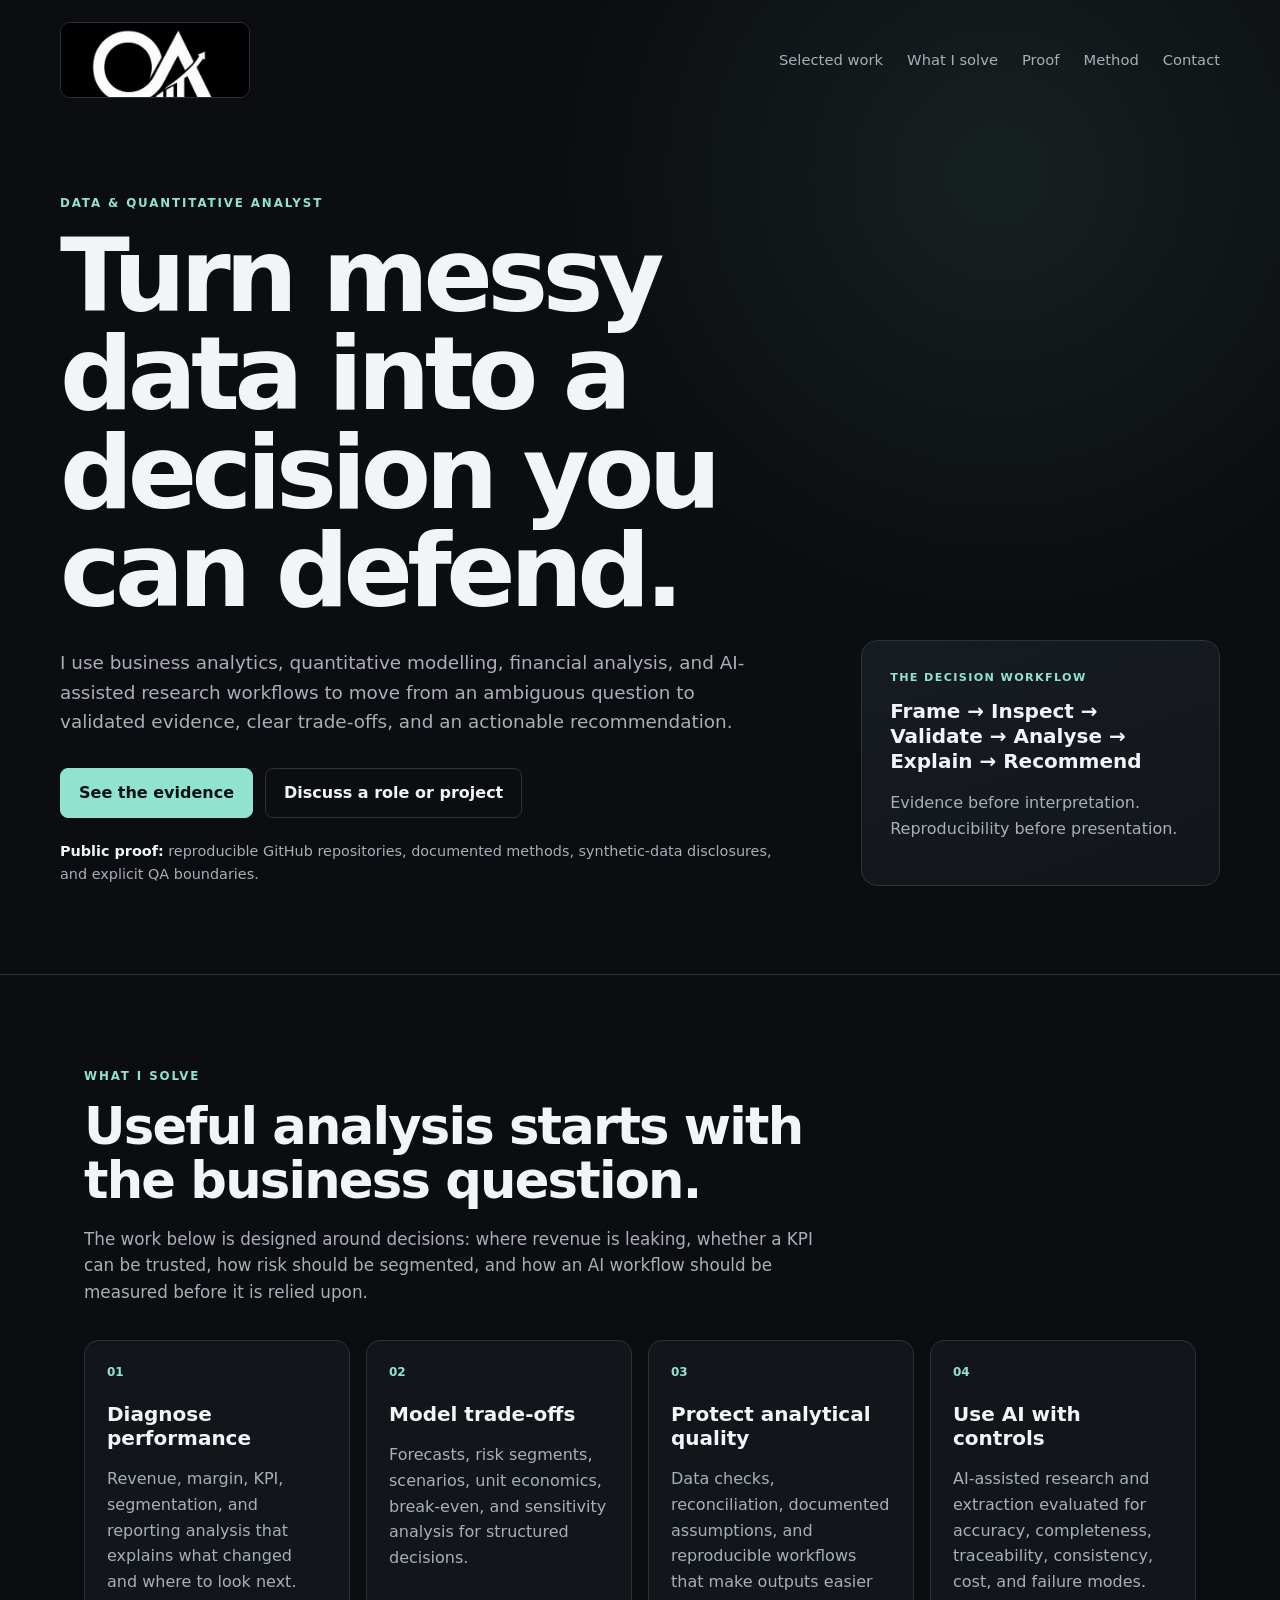
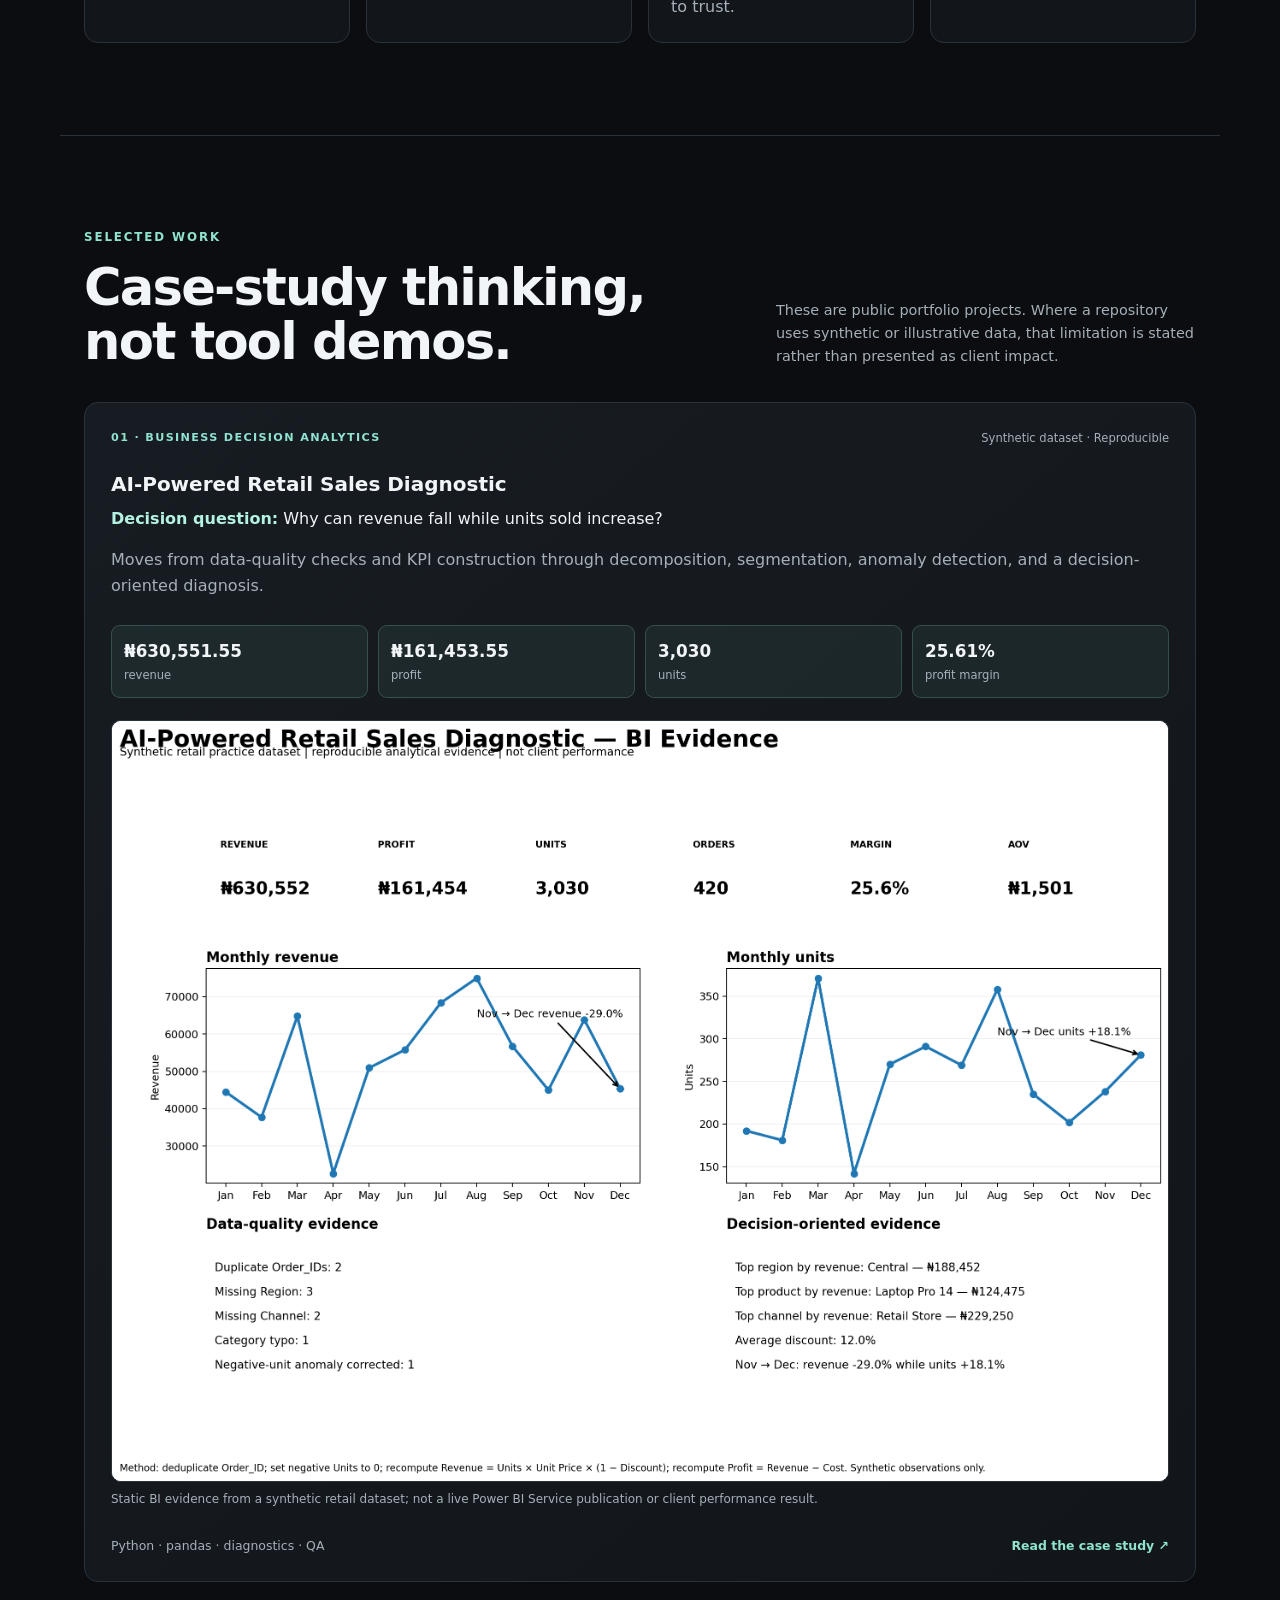
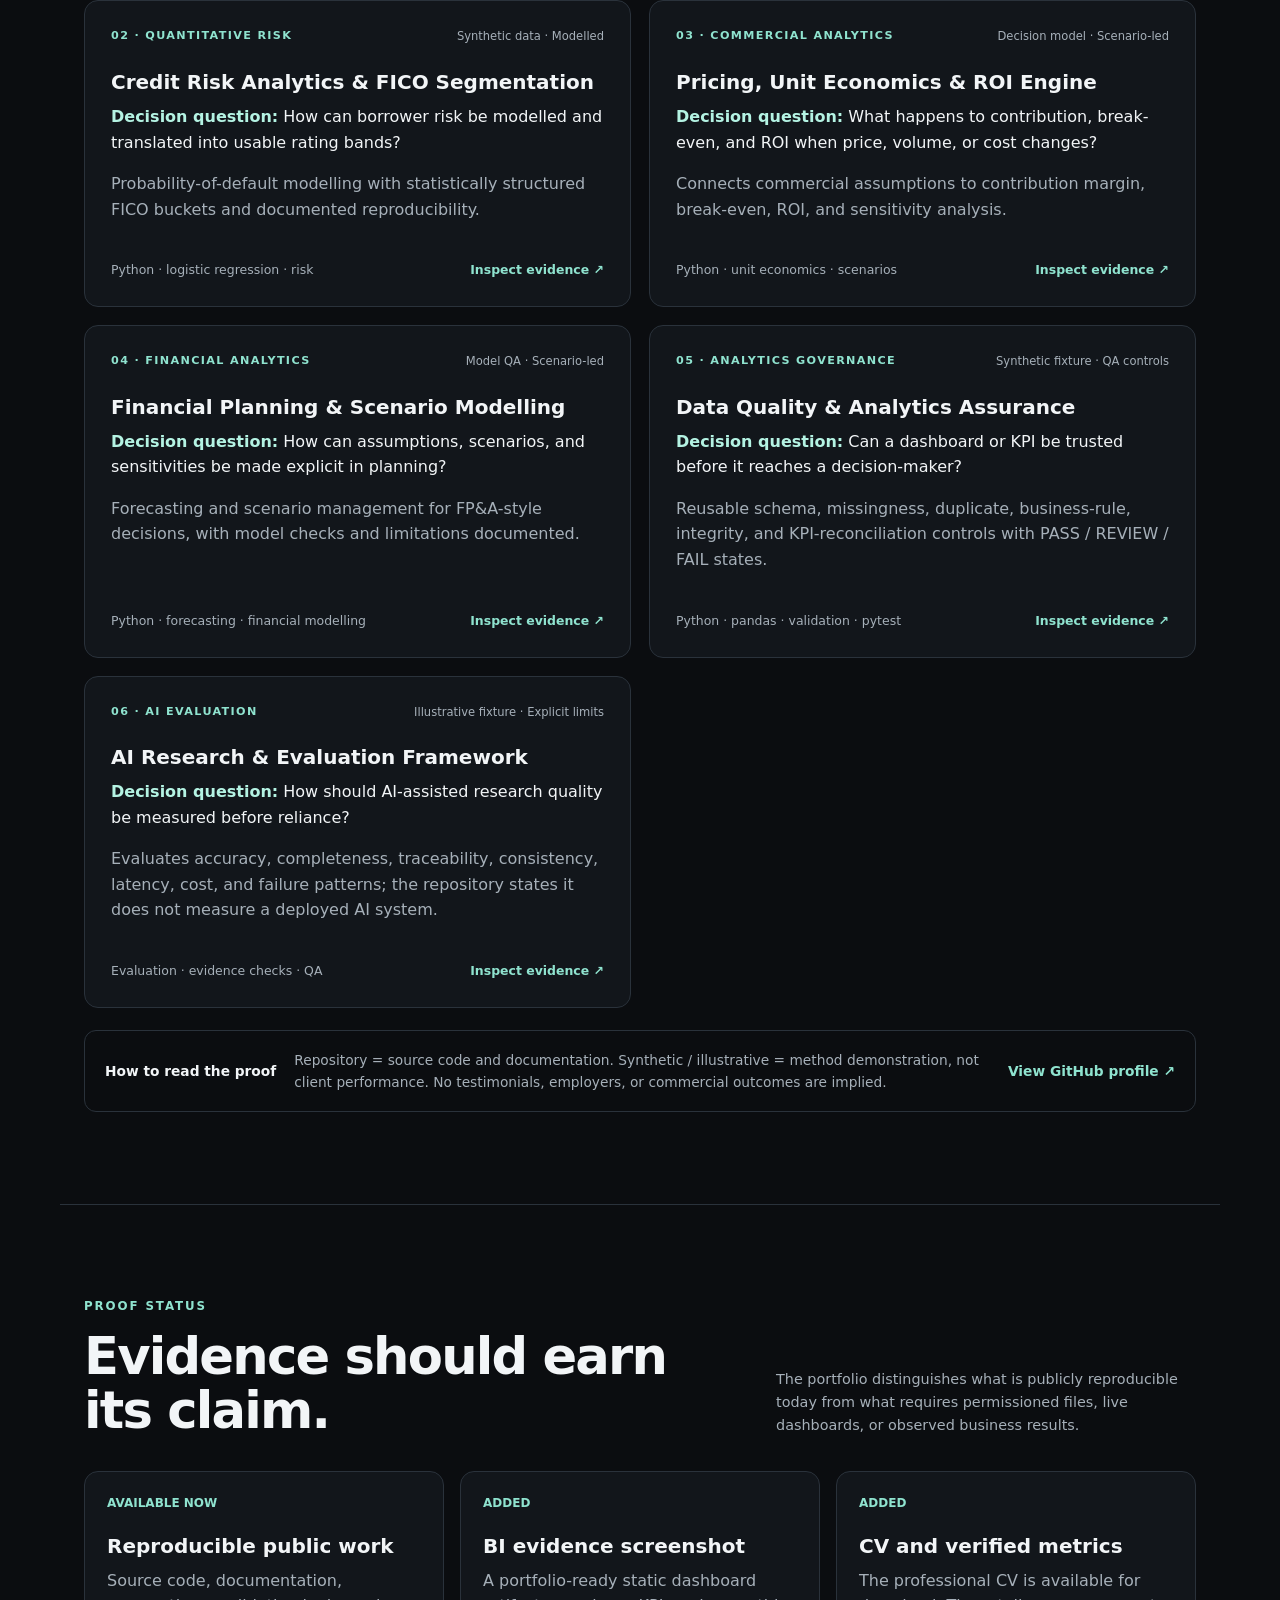
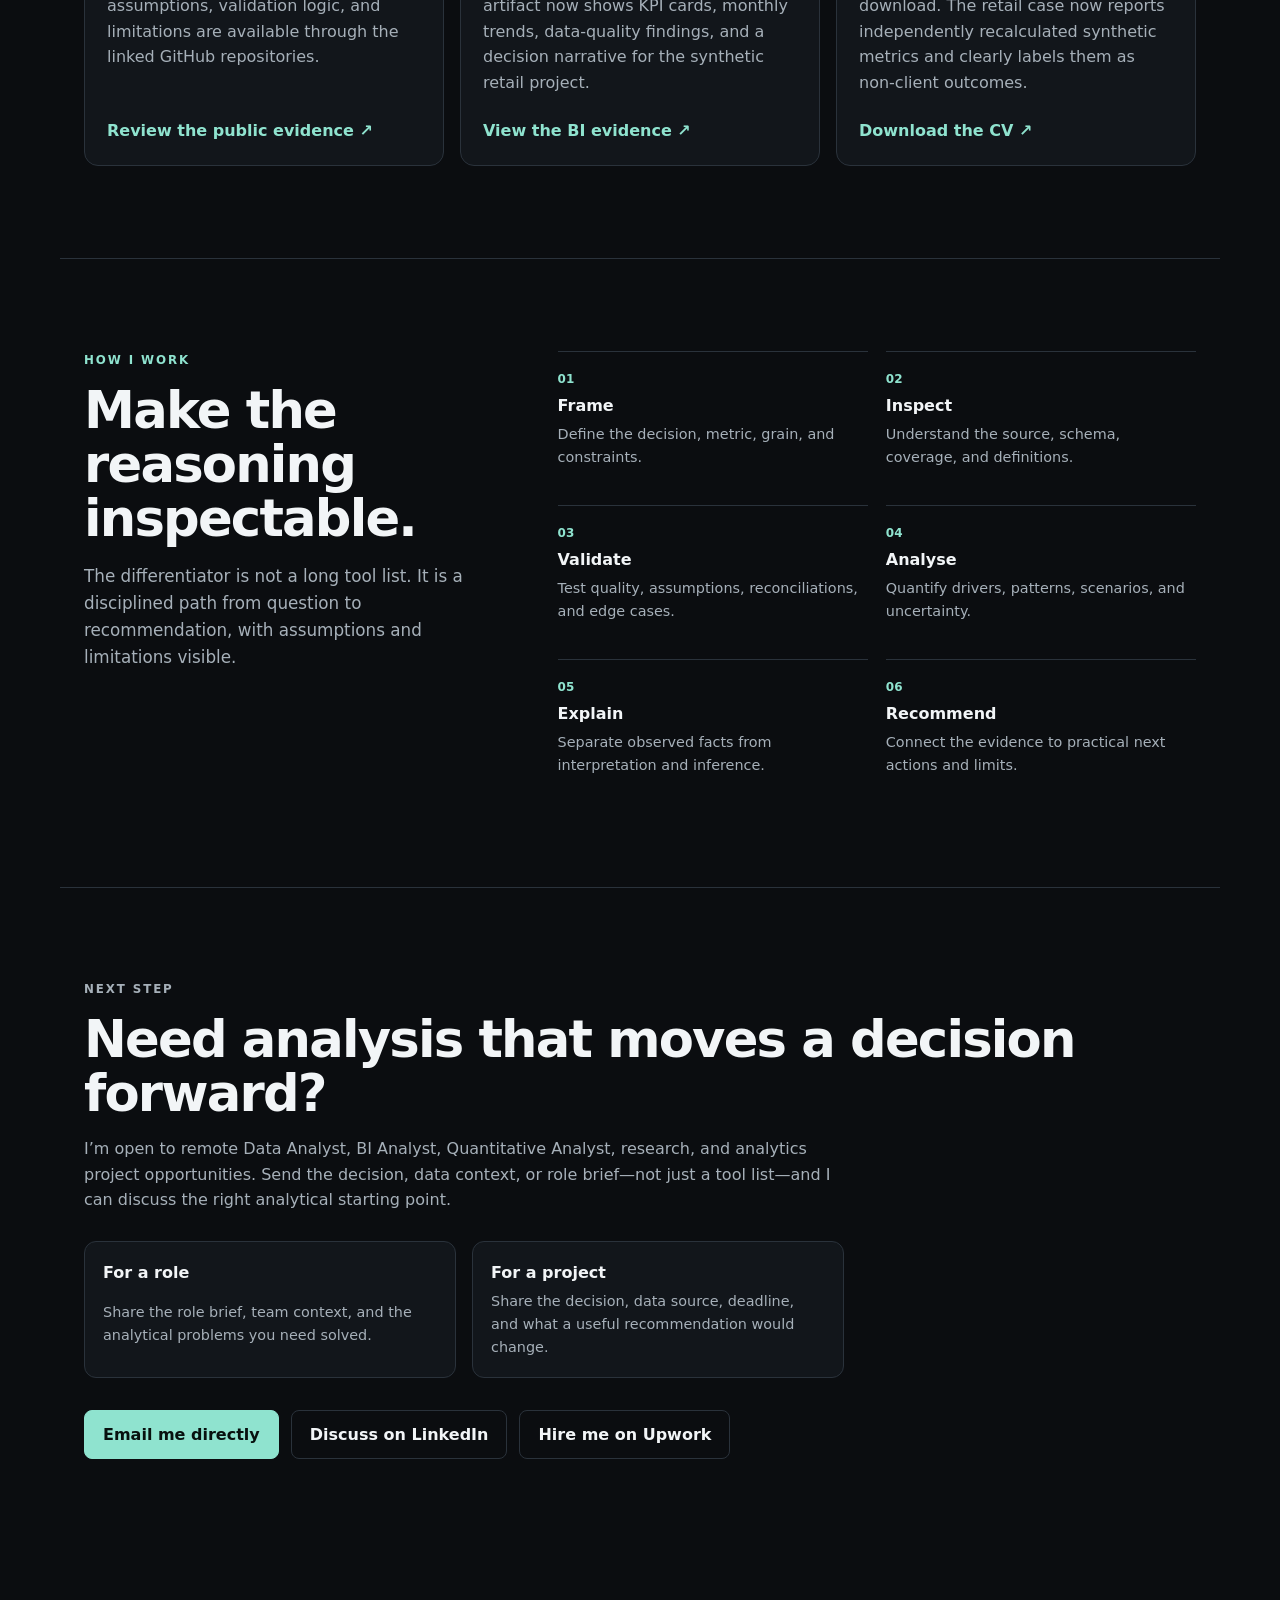
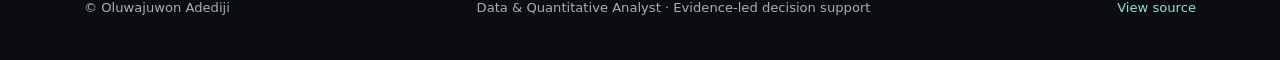
==== commit 5852c3fa: "Add CV BI evidence and verified metrics" ====
--- a/docs/index.html
+++ b/docs/index.html
@@ -82,6 +82,13 @@
           <h3>AI-Powered Retail Sales Diagnostic</h3>
           <p class="question"><strong>Decision question:</strong> Why can revenue fall while units sold increase?</p>
           <p>Moves from data-quality checks and KPI construction through decomposition, segmentation, anomaly detection, and a decision-oriented diagnosis.</p>
+          <div class="metric-grid" aria-label="Verified synthetic project metrics">
+            <div><strong>₦630,551.55</strong><span>revenue</span></div>
+            <div><strong>₦161,453.55</strong><span>profit</span></div>
+            <div><strong>3,030</strong><span>units</span></div>
+            <div><strong>25.61%</strong><span>profit margin</span></div>
+          </div>
+          <figure class="evidence-figure"><img src="assets/retail-bi-evidence.png" alt="Retail sales BI evidence dashboard showing revenue, profit, units, orders, margin, AOV, monthly trends, data-quality findings, and decision-oriented findings"><figcaption>Static BI evidence from a synthetic retail dataset; not a live Power BI Service publication or client performance result.</figcaption></figure>
           <div class="card-footer"><span>Python · pandas · diagnostics · QA</span><a href="https://github.com/oluwajuwonade/AI-Powered-Retail-Sales-Diagnostic" rel="external">Read the case study <span aria-hidden="true">↗</span></a></div>
         </article>
 
@@ -135,8 +142,8 @@
       </div>
       <div class="proof-grid">
         <article class="proof-card"><span class="card-number">AVAILABLE NOW</span><h3>Reproducible public work</h3><p>Source code, documentation, assumptions, validation logic, and limitations are available through the linked GitHub repositories.</p><a href="https://github.com/oluwajuwonade" rel="external">Review the public evidence <span aria-hidden="true">↗</span></a></article>
-        <article class="proof-card"><span class="card-number">NEXT EVIDENCE LAYER</span><h3>Power BI and dashboard proof</h3><p>A publishable dashboard, sanitized screenshot, or report link would add visual BI evidence. No private or unpublished dashboard is represented here as completed work.</p><span class="proof-status">Requires a shareable artifact</span></article>
-        <article class="proof-card"><span class="card-number">NEXT EVIDENCE LAYER</span><h3>CV and observed outcomes</h3><p>A CV and verified project metrics would add employment context and measurable impact. Synthetic project outputs remain method demonstrations, not client results.</p><span class="proof-status">Requires source material or permission</span></article>
+        <article class="proof-card"><span class="card-number">ADDED</span><h3>BI evidence screenshot</h3><p>A portfolio-ready static dashboard artifact now shows KPI cards, monthly trends, data-quality findings, and a decision narrative for the synthetic retail project.</p><a href="assets/retail-bi-evidence.png">View the BI evidence <span aria-hidden="true">↗</span></a></article>
+        <article class="proof-card"><span class="card-number">ADDED</span><h3>CV and verified metrics</h3><p>The professional CV is available for download. The retail case now reports independently recalculated synthetic metrics and clearly labels them as non-client outcomes.</p><a href="assets/oluwajuwon-adediji-cv.pdf">Download the CV <span aria-hidden="true">↗</span></a></article>
       </div>
     </section>
 
@@ -160,7 +167,7 @@
         <div><strong>For a role</strong><span>Share the role brief, team context, and the analytical problems you need solved.</span></div>
         <div><strong>For a project</strong><span>Share the decision, data source, deadline, and what a useful recommendation would change.</span></div>
       </div>
-      <div class="actions"><a class="button primary" href="https://www.linkedin.com/in/oluwajuwonade" rel="me external">Discuss a role or project</a><a class="button secondary" href="https://www.upwork.com/freelancers/~01ae1602f502222784" rel="external">Hire me on Upwork</a></div>
+      <div class="actions"><a class="button primary" href="mailto:oluwajuwonade@outlook.com">Email me directly</a><a class="button secondary" href="https://www.linkedin.com/in/oluwajuwonade" rel="me external">Discuss on LinkedIn</a><a class="button secondary" href="https://www.upwork.com/freelancers/~01ae1602f502222784" rel="external">Hire me on Upwork</a></div>
     </section>
   </main>
 
--- a/docs/styles.css
+++ b/docs/styles.css
@@ -69,6 +69,14 @@
 .project-card p { margin-top: 0; }
 .project-card .question { color: var(--text); }
 .project-card .question strong { color: var(--accent-strong); }
+.metric-grid { display: grid; grid-template-columns: repeat(4, minmax(0, 1fr)); gap: 10px; margin: 10px 0 22px; }
+.metric-grid div { padding: 12px; background: rgba(143, 227, 207, .07); border: 1px solid rgba(143, 227, 207, .2); border-radius: 9px; }
+.metric-grid strong, .metric-grid span { display: block; }
+.metric-grid strong { font-size: 1.05rem; }
+.metric-grid span { margin-top: 2px; color: var(--muted); font-size: .72rem; }
+.evidence-figure { margin: 0 0 4px; }
+.evidence-figure img { display: block; width: 100%; height: auto; border: 1px solid var(--line); border-radius: 10px; background: #fff; }
+.evidence-figure figcaption { margin-top: 8px; color: var(--muted); font-size: .75rem; }
 .card-footer { display: flex; justify-content: space-between; align-items: end; gap: 16px; margin-top: auto; padding-top: 22px; color: var(--muted); font-size: .78rem; }
 .card-footer a { color: var(--accent); font-weight: 800; white-space: nowrap; }
 .evidence-banner { display: flex; align-items: center; gap: 18px; margin-top: 22px; padding: 18px 20px; border: 1px solid var(--line); border-radius: 12px; color: var(--muted); font-size: .86rem; }
@@ -119,6 +127,7 @@
   .project-card.featured { grid-column: span 1; }
   .project-meta, .card-footer { align-items: flex-start; flex-direction: column; }
   .project-meta .evidence { text-align: left; }
+  .metric-grid { grid-template-columns: repeat(2, minmax(0, 1fr)); }
   .evidence-banner { align-items: flex-start; flex-direction: column; gap: 8px; }
   footer { align-items: flex-start; flex-direction: column; padding-right: 20px; padding-left: 20px; }
 }
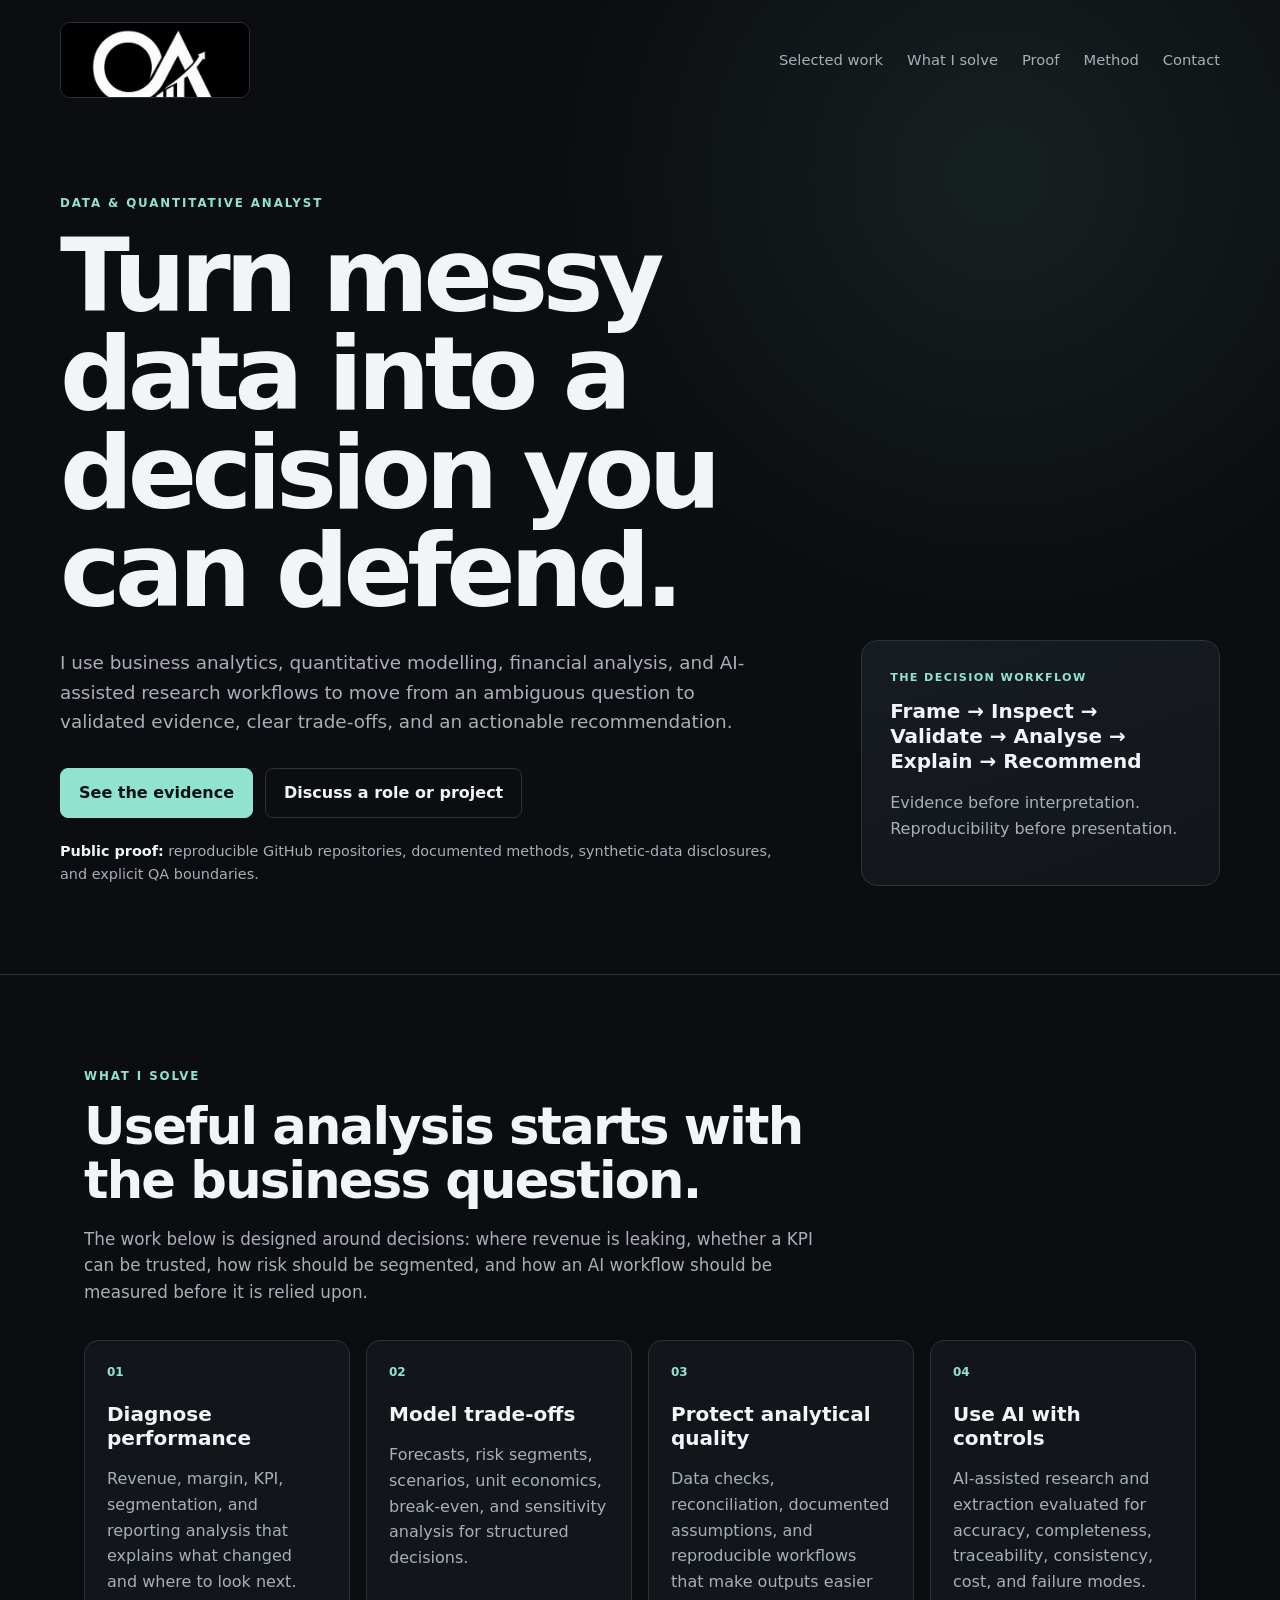
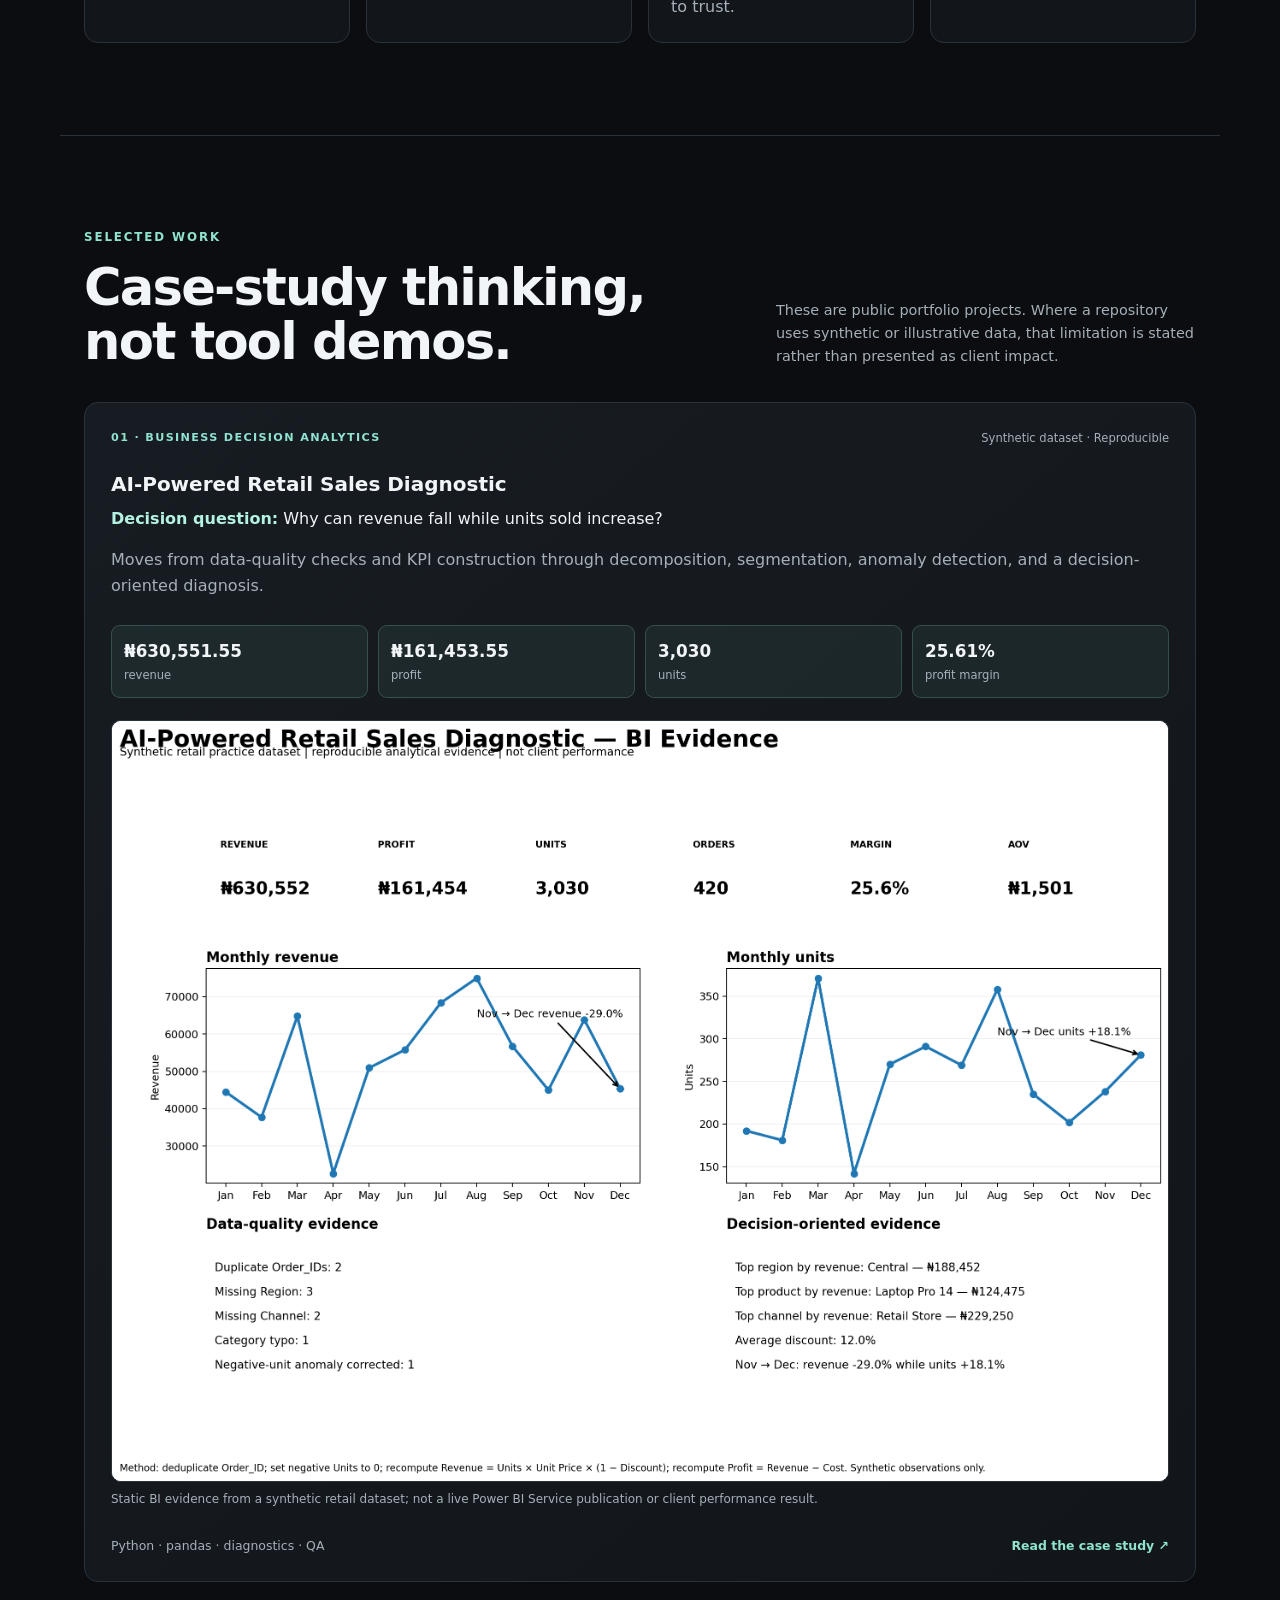
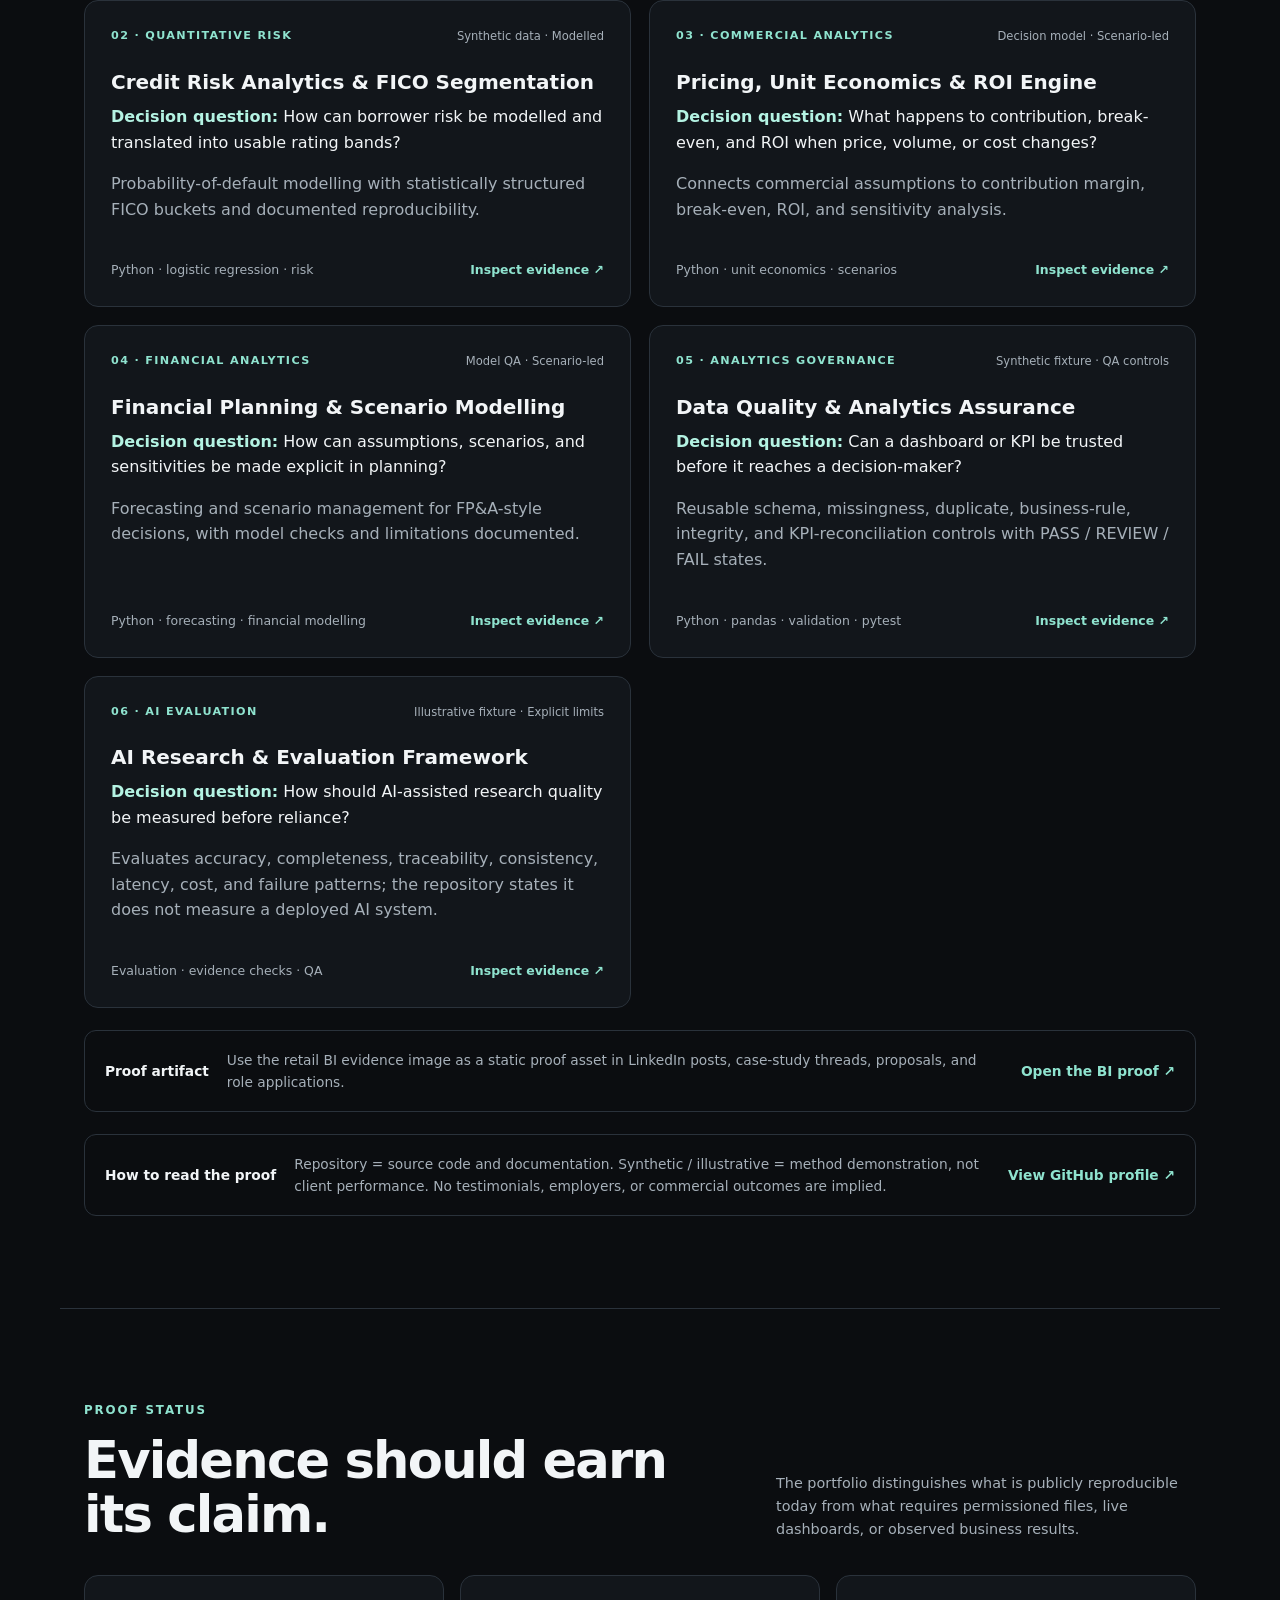
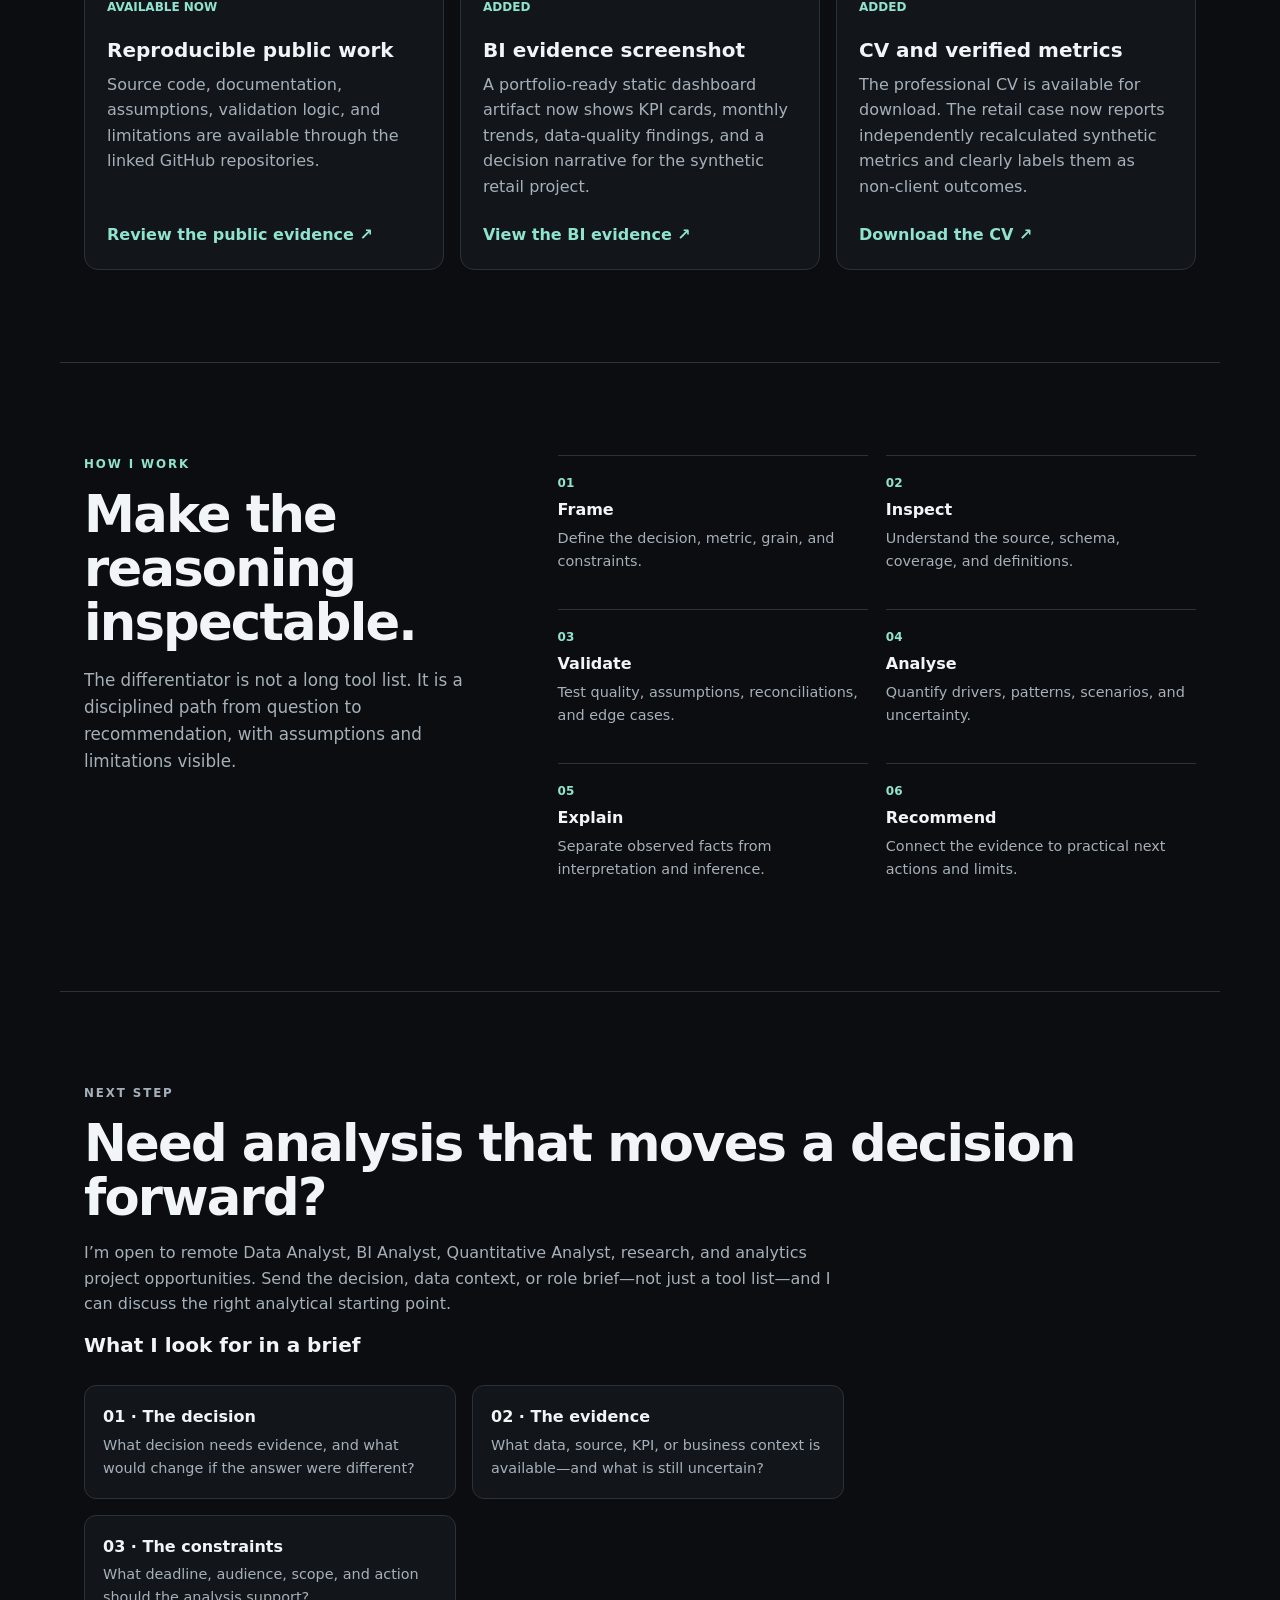
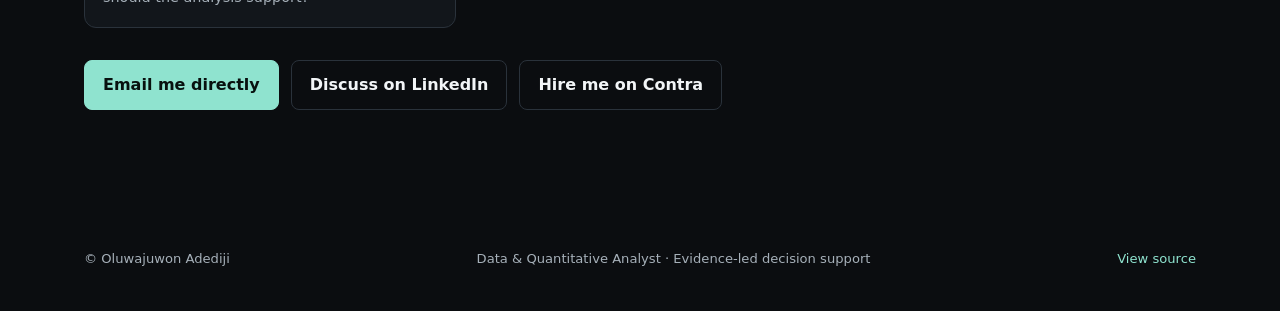
==== commit 8d92cc6e: "Strengthen portfolio CTA and proof conversion" ====
--- a/docs/index.html
+++ b/docs/index.html
@@ -8,9 +8,9 @@
   <meta name="theme-color" content="#0b0d10">
   <meta name="referrer" content="strict-origin-when-cross-origin">
   <meta http-equiv="Content-Security-Policy" content="default-src 'self'; base-uri 'self'; form-action 'self'; frame-ancestors 'none'; object-src 'none'; img-src 'self' data:; style-src 'self'; script-src 'self'; connect-src 'none">
-  <link rel="canonical" href="https://oluwajuwonade.github.io/">
+  <link rel="canonical" href="https://oluwajuwonade.vercel.app/">
   <meta property="og:type" content="website">
-  <meta property="og:url" content="https://oluwajuwonade.github.io/">
+  <meta property="og:url" content="https://oluwajuwonade.vercel.app/">
   <meta property="og:title" content="Oluwajuwon Adediji | Data & Quantitative Analyst">
   <meta property="og:description" content="Evidence-led business analytics, quantitative modelling, financial analysis, and AI evaluation workflows.">
   <meta name="twitter:card" content="summary">
@@ -89,7 +89,7 @@
             <div><strong>25.61%</strong><span>profit margin</span></div>
           </div>
           <figure class="evidence-figure"><img src="assets/retail-bi-evidence.png" alt="Retail sales BI evidence dashboard showing revenue, profit, units, orders, margin, AOV, monthly trends, data-quality findings, and decision-oriented findings"><figcaption>Static BI evidence from a synthetic retail dataset; not a live Power BI Service publication or client performance result.</figcaption></figure>
-          <div class="card-footer"><span>Python · pandas · diagnostics · QA</span><a href="https://github.com/oluwajuwonade/AI-Powered-Retail-Sales-Diagnostic" rel="external">Read the case study <span aria-hidden="true">↗</span></a></div>
+          <div class="card-footer"><span>Python · pandas · diagnostics · QA</span><a href="https://github.com/oluwajuwonade/AI-Powered-Retail-Sales-Diagnostic" rel="external" data-track="project-inspection" data-project="retail-sales-diagnostic">Read the case study <span aria-hidden="true">↗</span></a></div>
         </article>
 
         <article class="project-card">
@@ -97,7 +97,7 @@
           <h3>Credit Risk Analytics &amp; FICO Segmentation</h3>
           <p class="question"><strong>Decision question:</strong> How can borrower risk be modelled and translated into usable rating bands?</p>
           <p>Probability-of-default modelling with statistically structured FICO buckets and documented reproducibility.</p>
-          <div class="card-footer"><span>Python · logistic regression · risk</span><a href="https://github.com/oluwajuwonade/credit-risk-fico-segmentation" rel="external">Inspect evidence <span aria-hidden="true">↗</span></a></div>
+          <div class="card-footer"><span>Python · logistic regression · risk</span><a href="https://github.com/oluwajuwonade/credit-risk-fico-segmentation" rel="external" data-track="project-inspection" data-project="credit-risk">Inspect evidence <span aria-hidden="true">↗</span></a></div>
         </article>
 
         <article class="project-card">
@@ -105,7 +105,7 @@
           <h3>Pricing, Unit Economics &amp; ROI Engine</h3>
           <p class="question"><strong>Decision question:</strong> What happens to contribution, break-even, and ROI when price, volume, or cost changes?</p>
           <p>Connects commercial assumptions to contribution margin, break-even, ROI, and sensitivity analysis.</p>
-          <div class="card-footer"><span>Python · unit economics · scenarios</span><a href="https://github.com/oluwajuwonade/pricing-roi-analytics-engine" rel="external">Inspect evidence <span aria-hidden="true">↗</span></a></div>
+          <div class="card-footer"><span>Python · unit economics · scenarios</span><a href="https://github.com/oluwajuwonade/pricing-roi-analytics-engine" rel="external" data-track="project-inspection" data-project="pricing-roi">Inspect evidence <span aria-hidden="true">↗</span></a></div>
         </article>
 
         <article class="project-card">
@@ -113,7 +113,7 @@
           <h3>Financial Planning &amp; Scenario Modelling</h3>
           <p class="question"><strong>Decision question:</strong> How can assumptions, scenarios, and sensitivities be made explicit in planning?</p>
           <p>Forecasting and scenario management for FP&amp;A-style decisions, with model checks and limitations documented.</p>
-          <div class="card-footer"><span>Python · forecasting · financial modelling</span><a href="https://github.com/oluwajuwonade/financial-modelling-starter-system" rel="external">Inspect evidence <span aria-hidden="true">↗</span></a></div>
+          <div class="card-footer"><span>Python · forecasting · financial modelling</span><a href="https://github.com/oluwajuwonade/financial-modelling-starter-system" rel="external" data-track="project-inspection" data-project="financial-modelling">Inspect evidence <span aria-hidden="true">↗</span></a></div>
         </article>
 
         <article class="project-card">
@@ -121,7 +121,7 @@
           <h3>Data Quality &amp; Analytics Assurance</h3>
           <p class="question"><strong>Decision question:</strong> Can a dashboard or KPI be trusted before it reaches a decision-maker?</p>
           <p>Reusable schema, missingness, duplicate, business-rule, integrity, and KPI-reconciliation controls with PASS / REVIEW / FAIL states.</p>
-          <div class="card-footer"><span>Python · pandas · validation · pytest</span><a href="https://github.com/oluwajuwonade/data-quality-audit-toolkit" rel="external">Inspect evidence <span aria-hidden="true">↗</span></a></div>
+          <div class="card-footer"><span>Python · pandas · validation · pytest</span><a href="https://github.com/oluwajuwonade/data-quality-audit-toolkit" rel="external" data-track="project-inspection" data-project="data-quality">Inspect evidence <span aria-hidden="true">↗</span></a></div>
         </article>
 
         <article class="project-card">
@@ -129,9 +129,10 @@
           <h3>AI Research &amp; Evaluation Framework</h3>
           <p class="question"><strong>Decision question:</strong> How should AI-assisted research quality be measured before reliance?</p>
           <p>Evaluates accuracy, completeness, traceability, consistency, latency, cost, and failure patterns; the repository states it does not measure a deployed AI system.</p>
-          <div class="card-footer"><span>Evaluation · evidence checks · QA</span><a href="https://github.com/oluwajuwonade/ai-research-evaluation-system" rel="external">Inspect evidence <span aria-hidden="true">↗</span></a></div>
+          <div class="card-footer"><span>Evaluation · evidence checks · QA</span><a href="https://github.com/oluwajuwonade/ai-research-evaluation-system" rel="external" data-track="project-inspection" data-project="ai-research-evaluation">Inspect evidence <span aria-hidden="true">↗</span></a></div>
         </article>
       </div>
+      <div class="evidence-banner"><strong>Proof artifact</strong><span>Use the retail BI evidence image as a static proof asset in LinkedIn posts, case-study threads, proposals, and role applications.</span><a href="assets/retail-bi-evidence.png">Open the BI proof <span aria-hidden="true">↗</span></a></div>
       <div class="evidence-banner"><strong>How to read the proof</strong><span>Repository = source code and documentation. Synthetic / illustrative = method demonstration, not client performance. No testimonials, employers, or commercial outcomes are implied.</span><a href="https://github.com/oluwajuwonade" rel="external">View GitHub profile <span aria-hidden="true">↗</span></a></div>
     </section>
 
@@ -163,11 +164,13 @@
       <p class="eyebrow">NEXT STEP</p>
       <h2>Need analysis that moves a decision forward?</h2>
       <p>I’m open to remote Data Analyst, BI Analyst, Quantitative Analyst, research, and analytics project opportunities. Send the decision, data context, or role brief—not just a tool list—and I can discuss the right analytical starting point.</p>
+      <h3 style="margin-top:32px;margin-bottom:10px;">What I look for in a brief</h3>
       <div class="contact-grid">
-        <div><strong>For a role</strong><span>Share the role brief, team context, and the analytical problems you need solved.</span></div>
-        <div><strong>For a project</strong><span>Share the decision, data source, deadline, and what a useful recommendation would change.</span></div>
+        <div><strong>01 · The decision</strong><span>What decision needs evidence, and what would change if the answer were different?</span></div>
+        <div><strong>02 · The evidence</strong><span>What data, source, KPI, or business context is available—and what is still uncertain?</span></div>
+        <div><strong>03 · The constraints</strong><span>What deadline, audience, scope, and action should the analysis support?</span></div>
       </div>
-      <div class="actions"><a class="button primary" href="mailto:oluwajuwonade@outlook.com">Email me directly</a><a class="button secondary" href="https://www.linkedin.com/in/oluwajuwonade" rel="me external">Discuss on LinkedIn</a><a class="button secondary" href="https://www.upwork.com/freelancers/~01ae1602f502222784" rel="external">Hire me on Upwork</a></div>
+      <div class="actions"><a class="button primary" href="mailto:oluwajuwonade@outlook.com">Email me directly</a><a class="button secondary" href="https://www.linkedin.com/in/oluwajuwonade" rel="me external">Discuss on LinkedIn</a><a class="button secondary" href="https://contra.com/oluwajuwonade" rel="external">Hire me on Contra</a></div>
     </section>
   </main>
 
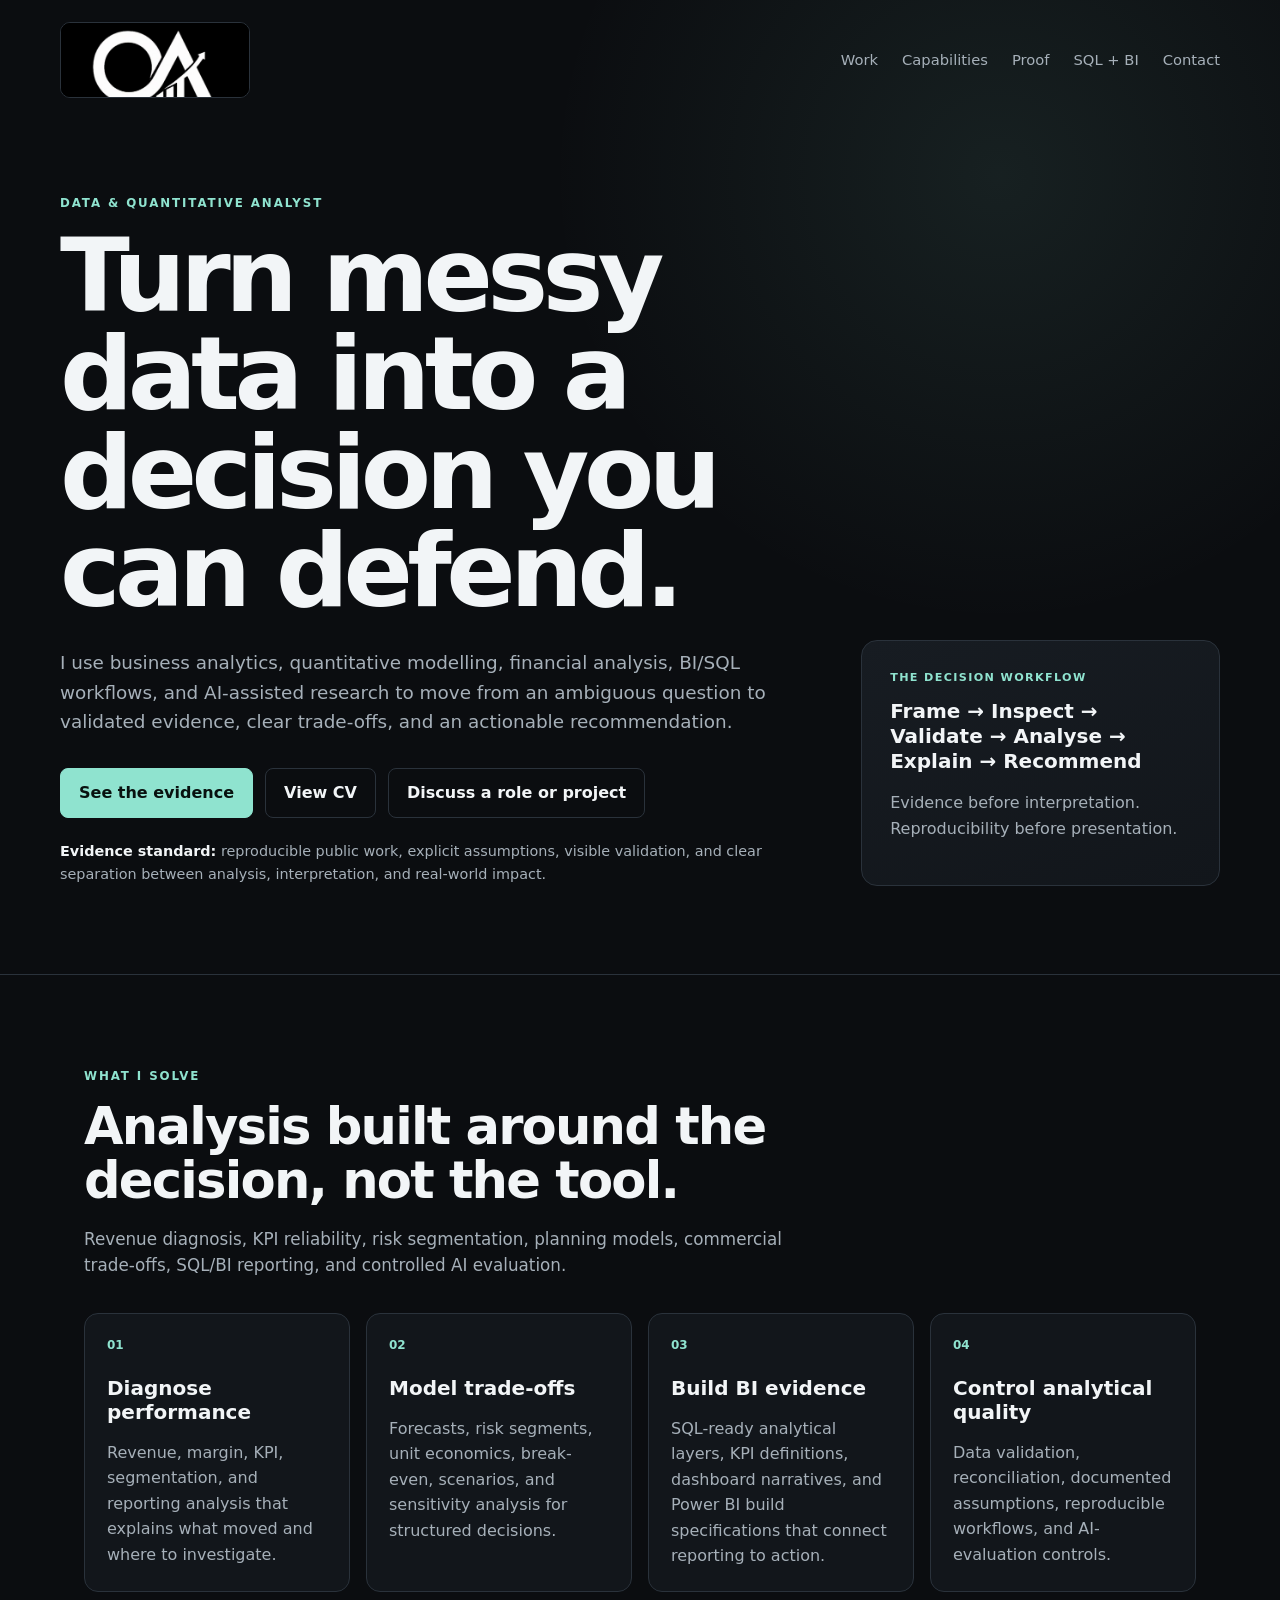
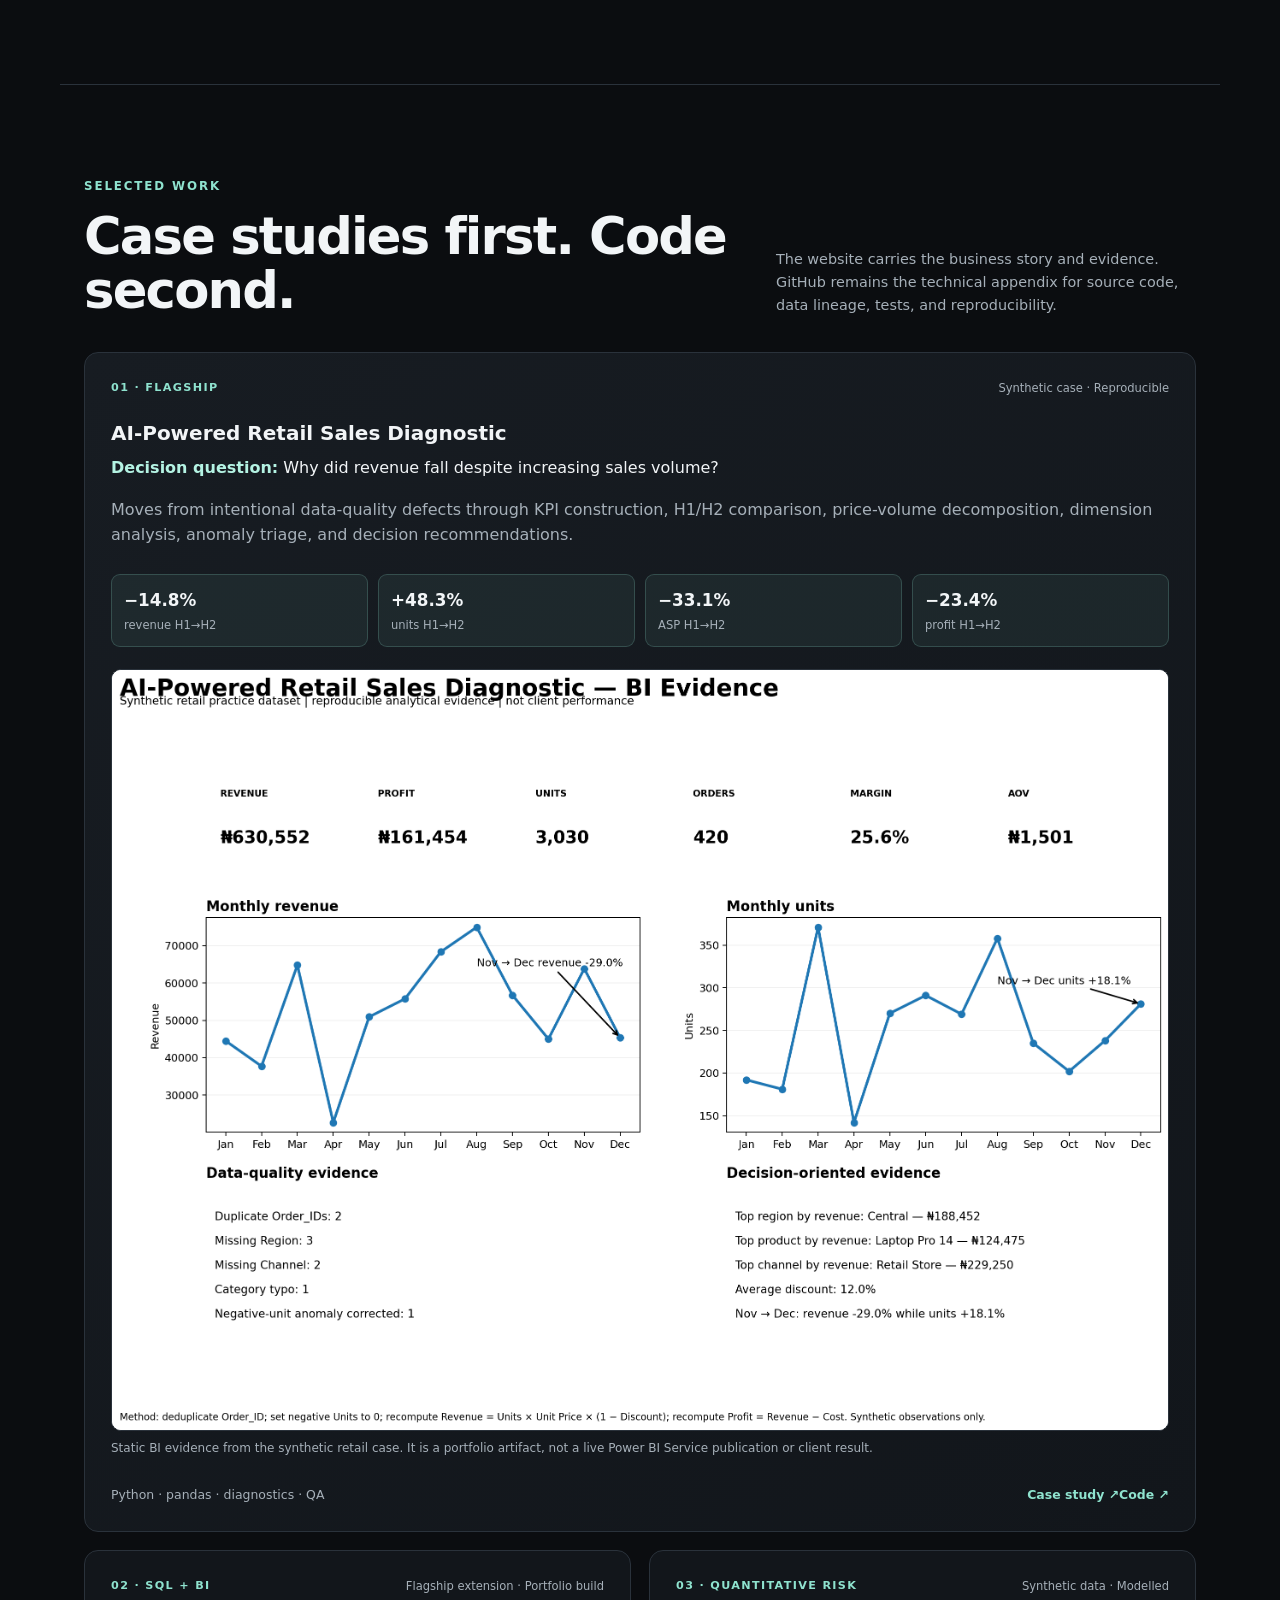
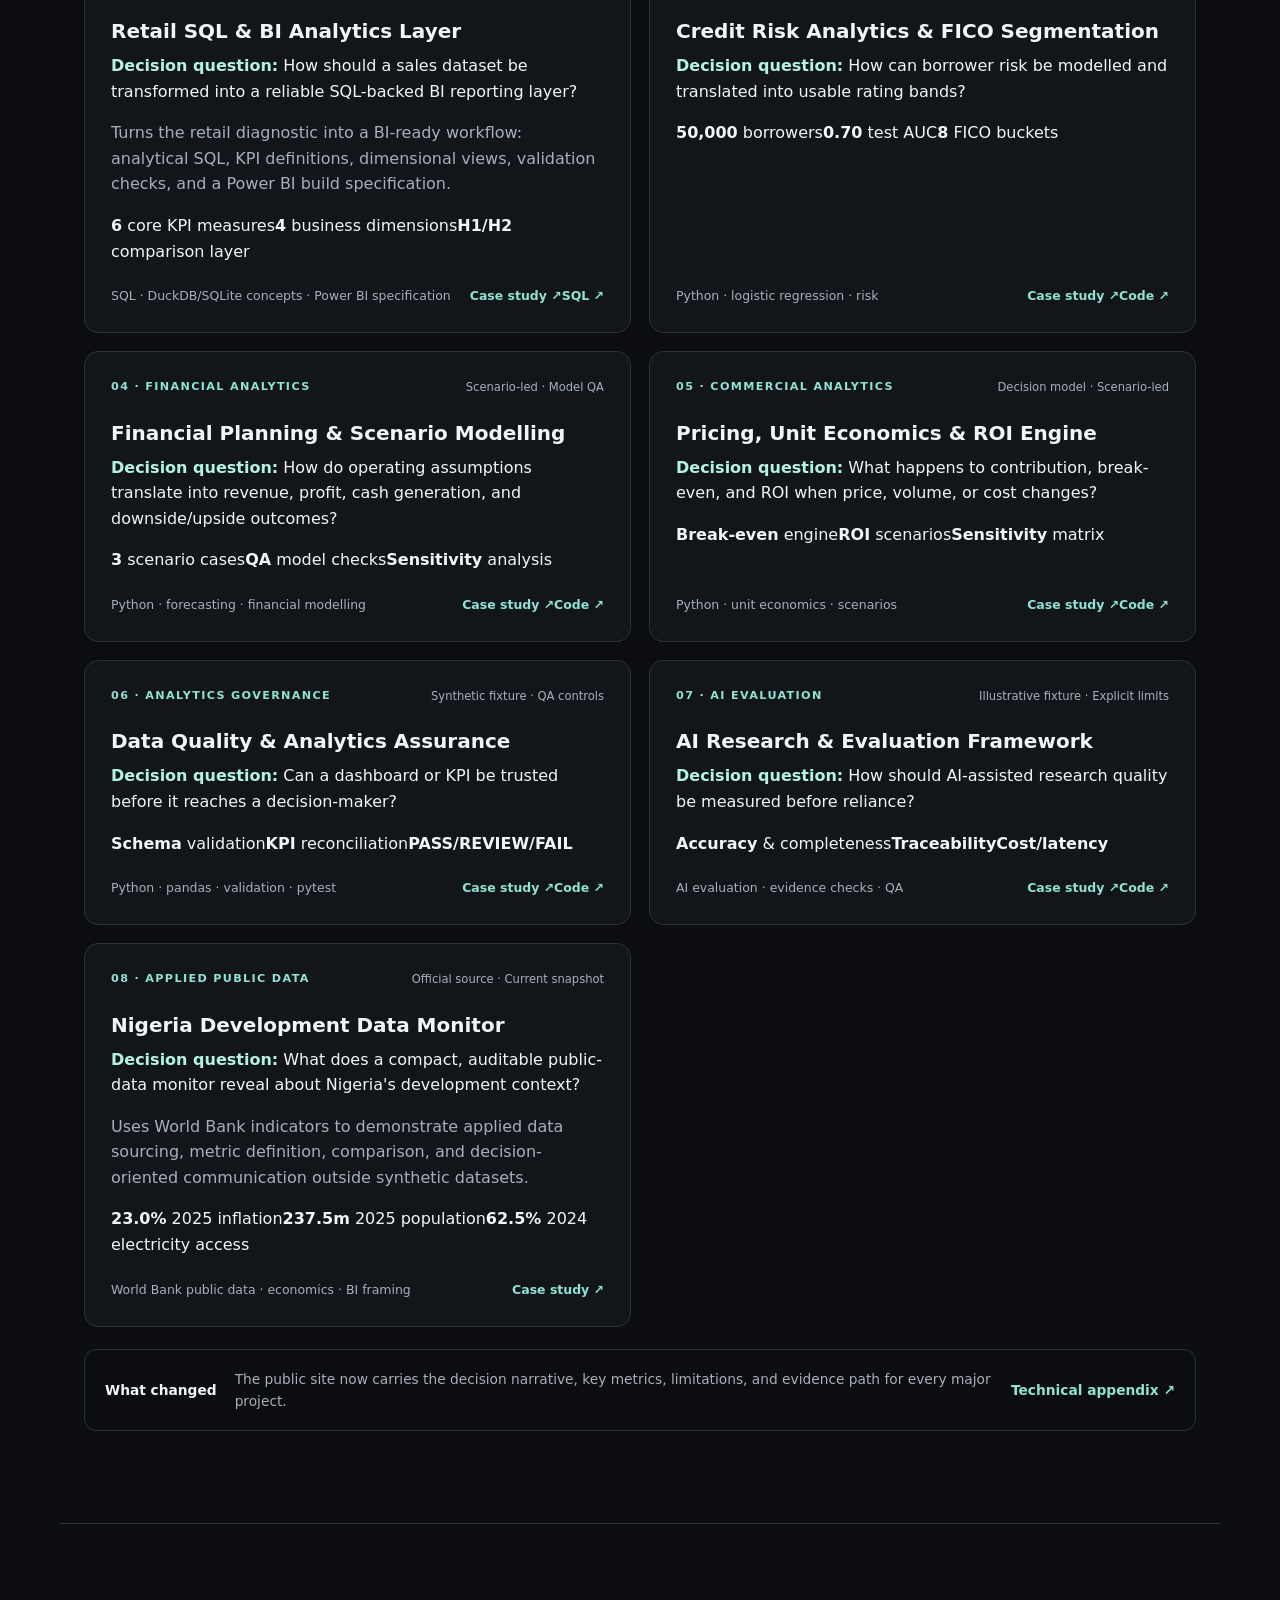
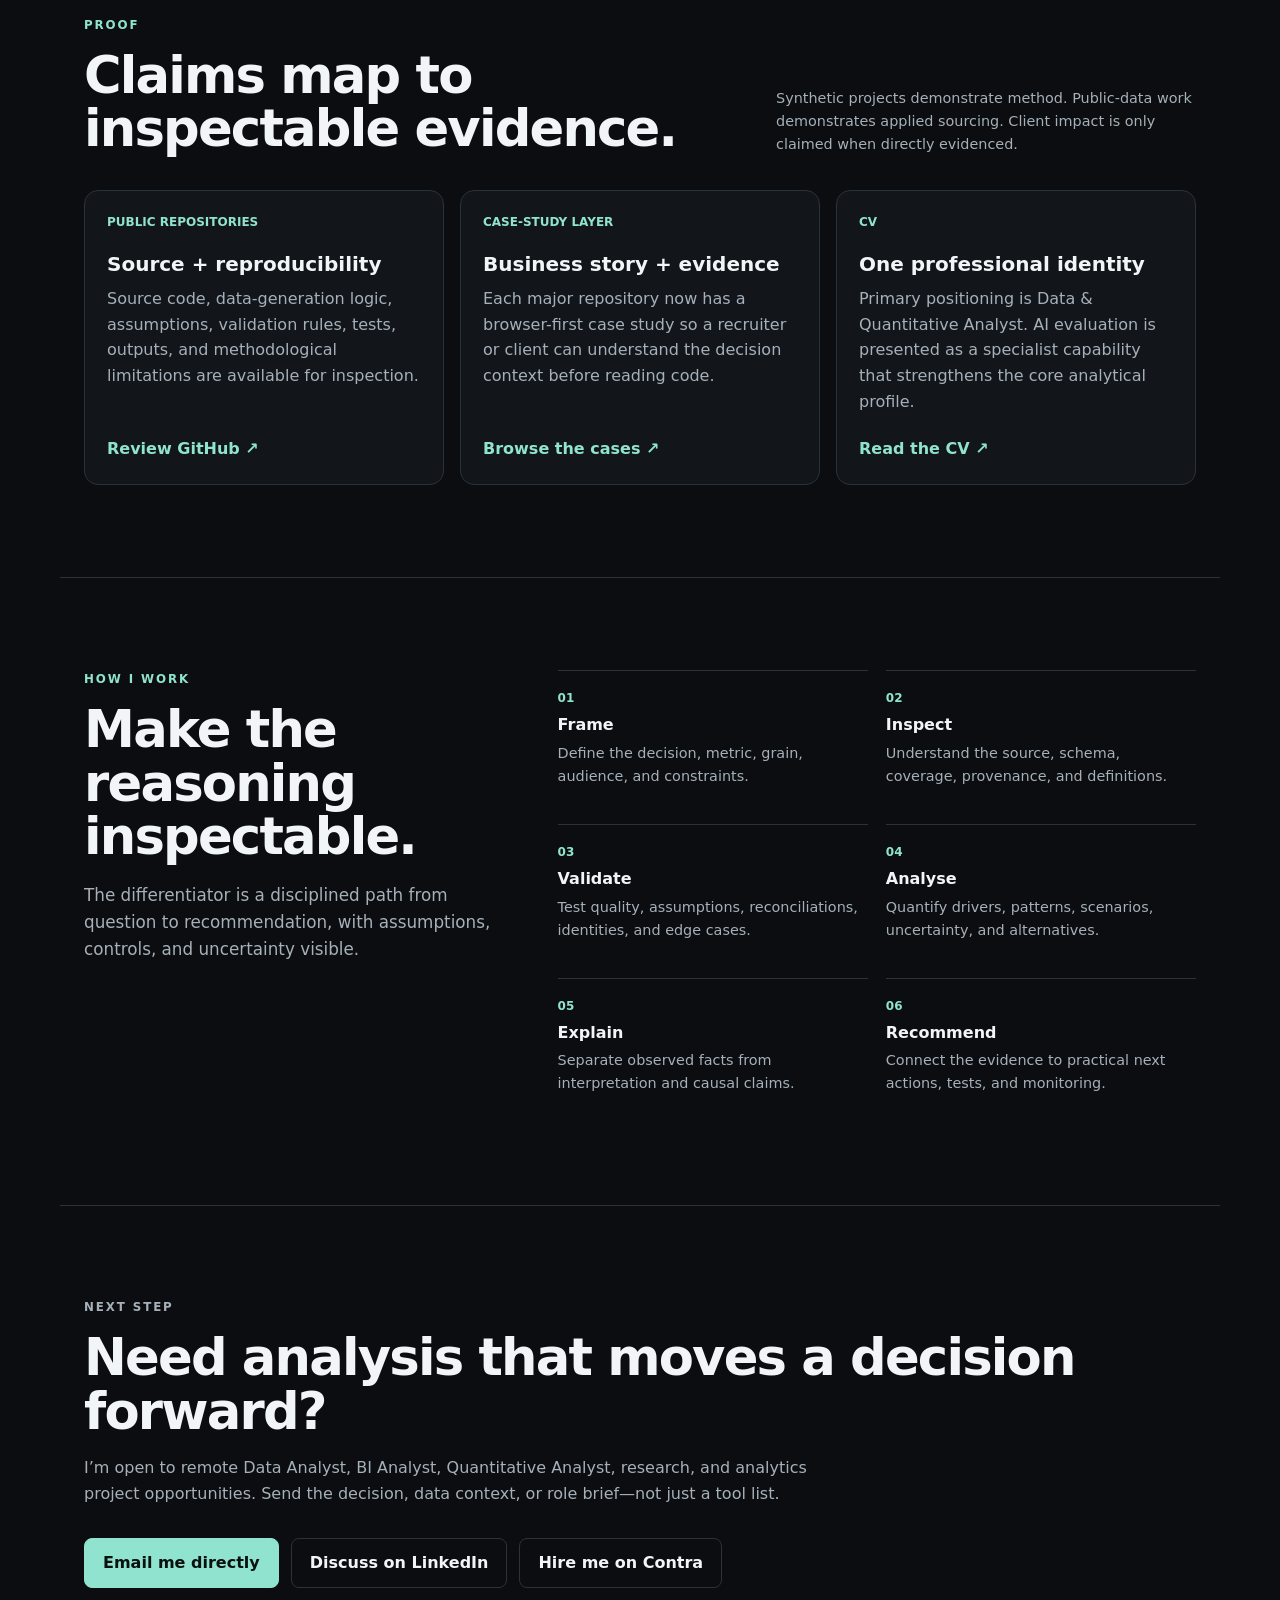
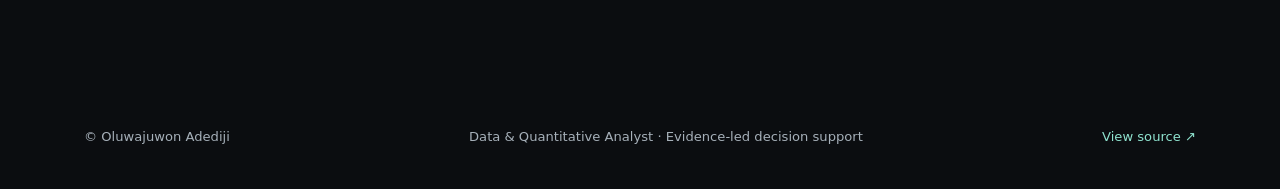
==== commit dd966244: "Upgrade portfolio case-study architecture" ====
--- a/docs/index.html
+++ b/docs/index.html
@@ -3,19 +3,19 @@
 <head>
   <meta charset="utf-8">
   <meta name="viewport" content="width=device-width, initial-scale=1">
-  <meta name="description" content="Oluwajuwon Adediji is a Data & Quantitative Analyst who turns messy business, financial, and economic data into validated analysis and better decisions.">
+  <meta name="description" content="Oluwajuwon Adediji is a Data & Quantitative Analyst who turns messy business, financial, and economic data into validated analysis and decision support.">
   <meta name="robots" content="index, follow">
   <meta name="theme-color" content="#0b0d10">
   <meta name="referrer" content="strict-origin-when-cross-origin">
-  <meta http-equiv="Content-Security-Policy" content="default-src 'self'; base-uri 'self'; form-action 'self'; frame-ancestors 'none'; object-src 'none'; img-src 'self' data:; style-src 'self'; script-src 'self'; connect-src 'none">
+  <meta http-equiv="Content-Security-Policy" content="default-src 'self'; base-uri 'self'; form-action 'self'; frame-ancestors 'none'; object-src 'none'; img-src 'self' data:; style-src 'self'; script-src 'self'; connect-src 'none'">
   <link rel="canonical" href="https://oluwajuwonade.vercel.app/">
   <meta property="og:type" content="website">
   <meta property="og:url" content="https://oluwajuwonade.vercel.app/">
   <meta property="og:title" content="Oluwajuwon Adediji | Data & Quantitative Analyst">
-  <meta property="og:description" content="Evidence-led business analytics, quantitative modelling, financial analysis, and AI evaluation workflows.">
+  <meta property="og:description" content="Evidence-led business analytics, quantitative modelling, financial analysis, BI, SQL, and AI evaluation workflows.">
   <meta name="twitter:card" content="summary">
   <meta name="twitter:title" content="Oluwajuwon Adediji | Data & Quantitative Analyst">
-  <meta name="twitter:description" content="Evidence-led business analytics, quantitative modelling, financial analysis, and AI evaluation workflows.">
+  <meta name="twitter:description" content="Evidence-led business analytics, quantitative modelling, financial analysis, BI, SQL, and AI evaluation workflows.">
   <link rel="icon" href="assets/favicon.ico" sizes="any">
   <link rel="icon" type="image/png" sizes="512x512" href="assets/favicon.png">
   <link rel="apple-touch-icon" href="assets/favicon.png">
@@ -23,157 +23,161 @@
   <link rel="stylesheet" href="styles.css">
 </head>
 <body>
-  <a class="skip-link" href="#main-content">Skip to content</a>
-  <header class="hero">
-    <nav class="nav" aria-label="Primary navigation">
-      <a class="brand" href="./" aria-label="Oluwajuwon Adediji home"><img class="brand-full" src="assets/logo.png" alt="Oluwajuwon Adediji logo"><img class="brand-mark" src="assets/mark.png" alt=""></a>
-      <div class="nav-links">
-        <a href="#work">Selected work</a>
-        <a href="#capabilities">What I solve</a>
-        <a href="#proof">Proof</a>
-        <a href="#method">Method</a>
-        <a href="#contact">Contact</a>
+<a class="skip-link" href="#main-content">Skip to content</a>
+<header class="hero">
+  <nav class="nav" aria-label="Primary navigation">
+    <a class="brand" href="./" aria-label="Oluwajuwon Adediji home"><img class="brand-full" src="assets/logo.png" alt="Oluwajuwon Adediji logo"><img class="brand-mark" src="assets/mark.png" alt=""></a>
+    <div class="nav-links">
+      <a href="#work">Work</a><a href="#capabilities">Capabilities</a><a href="#proof">Proof</a><a href="case-studies/sql-bi-retail-analytics.html">SQL + BI</a><a href="#contact">Contact</a>
+    </div>
+  </nav>
+  <div class="hero-grid">
+    <div>
+      <p class="eyebrow">DATA &amp; QUANTITATIVE ANALYST</p>
+      <h1>Turn messy data into a decision you can defend.</h1>
+      <p class="hero-copy">I use business analytics, quantitative modelling, financial analysis, BI/SQL workflows, and AI-assisted research to move from an ambiguous question to validated evidence, clear trade-offs, and an actionable recommendation.</p>
+      <div class="actions">
+        <a class="button primary" href="#work">See the evidence</a>
+        <a class="button secondary" href="cv.html">View CV</a>
+        <a class="button secondary" href="https://www.linkedin.com/in/oluwajuwonade" rel="me external">Discuss a role or project</a>
       </div>
-    </nav>
+      <p class="proof-line"><strong>Evidence standard:</strong> reproducible public work, explicit assumptions, visible validation, and clear separation between analysis, interpretation, and real-world impact.</p>
+    </div>
+    <aside class="hero-card">
+      <span>THE DECISION WORKFLOW</span>
+      <strong>Frame → Inspect → Validate → Analyse → Explain → Recommend</strong>
+      <p>Evidence before interpretation. Reproducibility before presentation.</p>
+    </aside>
+  </div>
+</header>
 
-    <div class="hero-grid">
-      <div>
-        <p class="eyebrow">DATA &amp; QUANTITATIVE ANALYST</p>
-        <h1>Turn messy data into a decision you can defend.</h1>
-        <p class="hero-copy">I use business analytics, quantitative modelling, financial analysis, and AI-assisted research workflows to move from an ambiguous question to validated evidence, clear trade-offs, and an actionable recommendation.</p>
-        <div class="actions" aria-label="Primary actions">
-          <a class="button primary" href="#work">See the evidence</a>
-          <a class="button secondary" href="https://www.linkedin.com/in/oluwajuwonade" rel="me external">Discuss a role or project</a>
-        </div>
-        <p class="proof-line"><strong>Public proof:</strong> reproducible GitHub repositories, documented methods, synthetic-data disclosures, and explicit QA boundaries.</p>
+<main id="main-content">
+<section id="capabilities" class="section intro-section">
+  <div class="section-heading">
+    <p class="eyebrow">WHAT I SOLVE</p>
+    <h2>Analysis built around the decision, not the tool.</h2>
+    <p class="section-lede">Revenue diagnosis, KPI reliability, risk segmentation, planning models, commercial trade-offs, SQL/BI reporting, and controlled AI evaluation.</p>
+  </div>
+  <div class="capability-grid">
+    <article><span class="card-number">01</span><h3>Diagnose performance</h3><p>Revenue, margin, KPI, segmentation, and reporting analysis that explains what moved and where to investigate.</p></article>
+    <article><span class="card-number">02</span><h3>Model trade-offs</h3><p>Forecasts, risk segments, unit economics, break-even, scenarios, and sensitivity analysis for structured decisions.</p></article>
+    <article><span class="card-number">03</span><h3>Build BI evidence</h3><p>SQL-ready analytical layers, KPI definitions, dashboard narratives, and Power BI build specifications that connect reporting to action.</p></article>
+    <article><span class="card-number">04</span><h3>Control analytical quality</h3><p>Data validation, reconciliation, documented assumptions, reproducible workflows, and AI-evaluation controls.</p></article>
+  </div>
+</section>
+
+<section id="work" class="section work-section">
+  <div class="section-heading section-heading-row">
+    <div><p class="eyebrow">SELECTED WORK</p><h2>Case studies first. Code second.</h2></div>
+    <p class="section-note">The website carries the business story and evidence. GitHub remains the technical appendix for source code, data lineage, tests, and reproducibility.</p>
+  </div>
+
+  <div class="project-grid">
+    <article class="project-card featured">
+      <div class="project-meta"><span>01 · FLAGSHIP</span><span class="evidence">Synthetic case · Reproducible</span></div>
+      <h3>AI-Powered Retail Sales Diagnostic</h3>
+      <p class="question"><strong>Decision question:</strong> Why did revenue fall despite increasing sales volume?</p>
+      <p>Moves from intentional data-quality defects through KPI construction, H1/H2 comparison, price-volume decomposition, dimension analysis, anomaly triage, and decision recommendations.</p>
+      <div class="metric-grid">
+        <div><strong>−14.8%</strong><span>revenue H1→H2</span></div><div><strong>+48.3%</strong><span>units H1→H2</span></div><div><strong>−33.1%</strong><span>ASP H1→H2</span></div><div><strong>−23.4%</strong><span>profit H1→H2</span></div>
       </div>
+      <figure class="evidence-figure"><img src="assets/retail-bi-evidence.png" alt="Retail sales BI evidence dashboard showing KPI cards, monthly trends, data quality findings and decision findings"><figcaption>Static BI evidence from the synthetic retail case. It is a portfolio artifact, not a live Power BI Service publication or client result.</figcaption></figure>
+      <div class="card-footer"><span>Python · pandas · diagnostics · QA</span><span class="button-row"><a class="mini-button" href="case-studies/retail-sales-diagnostic.html">Case study ↗</a><a class="mini-button" href="https://github.com/oluwajuwonade/AI-Powered-Retail-Sales-Diagnostic" rel="external">Code ↗</a></span></div>
+    </article>
 
-      <aside class="hero-card" aria-label="Analytical operating model">
-        <span>THE DECISION WORKFLOW</span>
-        <strong>Frame → Inspect → Validate → Analyse → Explain → Recommend</strong>
-        <p>Evidence before interpretation. Reproducibility before presentation.</p>
-      </aside>
-    </div>
-  </header>
+    <article class="project-card highlight">
+      <div class="project-meta"><span>02 · SQL + BI</span><span class="evidence">Flagship extension · Portfolio build</span></div>
+      <h3>Retail SQL &amp; BI Analytics Layer</h3>
+      <p class="question"><strong>Decision question:</strong> How should a sales dataset be transformed into a reliable SQL-backed BI reporting layer?</p>
+      <p>Turns the retail diagnostic into a BI-ready workflow: analytical SQL, KPI definitions, dimensional views, validation checks, and a Power BI build specification.</p>
+      <div class="metric-strip"><span><strong>6</strong> core KPI measures</span><span><strong>4</strong> business dimensions</span><span><strong>H1/H2</strong> comparison layer</span></div>
+      <div class="card-footer"><span>SQL · DuckDB/SQLite concepts · Power BI specification</span><span class="button-row"><a class="mini-button" href="case-studies/sql-bi-retail-analytics.html">Case study ↗</a><a class="mini-button" href="sql-bi/retail_diagnostic.sql">SQL ↗</a></span></div>
+    </article>
 
-  <main id="main-content">
-    <section id="capabilities" class="section intro-section">
-      <div class="section-heading">
-        <p class="eyebrow">WHAT I SOLVE</p>
-        <h2>Useful analysis starts with the business question.</h2>
-        <p class="section-lede">The work below is designed around decisions: where revenue is leaking, whether a KPI can be trusted, how risk should be segmented, and how an AI workflow should be measured before it is relied upon.</p>
-      </div>
-      <div class="capability-grid">
-        <article><span class="card-number">01</span><h3>Diagnose performance</h3><p>Revenue, margin, KPI, segmentation, and reporting analysis that explains what changed and where to look next.</p></article>
-        <article><span class="card-number">02</span><h3>Model trade-offs</h3><p>Forecasts, risk segments, scenarios, unit economics, break-even, and sensitivity analysis for structured decisions.</p></article>
-        <article><span class="card-number">03</span><h3>Protect analytical quality</h3><p>Data checks, reconciliation, documented assumptions, and reproducible workflows that make outputs easier to trust.</p></article>
-        <article><span class="card-number">04</span><h3>Use AI with controls</h3><p>AI-assisted research and extraction evaluated for accuracy, completeness, traceability, consistency, cost, and failure modes.</p></article>
-      </div>
-    </section>
+    <article class="project-card">
+      <div class="project-meta"><span>03 · QUANTITATIVE RISK</span><span class="evidence">Synthetic data · Modelled</span></div>
+      <h3>Credit Risk Analytics &amp; FICO Segmentation</h3>
+      <p class="question"><strong>Decision question:</strong> How can borrower risk be modelled and translated into usable rating bands?</p>
+      <div class="mini-metrics"><span><strong>50,000</strong> borrowers</span><span><strong>0.70</strong> test AUC</span><span><strong>8</strong> FICO buckets</span></div>
+      <div class="card-footer"><span>Python · logistic regression · risk</span><span class="button-row"><a class="mini-button" href="case-studies/credit-risk.html">Case study ↗</a><a class="mini-button" href="https://github.com/oluwajuwonade/credit-risk-fico-segmentation" rel="external">Code ↗</a></span></div>
+    </article>
 
-    <section id="work" class="section work-section">
-      <div class="section-heading section-heading-row">
-        <div><p class="eyebrow">SELECTED WORK</p><h2>Case-study thinking, not tool demos.</h2></div>
-        <p class="section-note">These are public portfolio projects. Where a repository uses synthetic or illustrative data, that limitation is stated rather than presented as client impact.</p>
-      </div>
-      <div class="project-grid">
-        <article class="project-card featured">
-          <div class="project-meta"><span>01 · BUSINESS DECISION ANALYTICS</span><span class="evidence">Synthetic dataset · Reproducible</span></div>
-          <h3>AI-Powered Retail Sales Diagnostic</h3>
-          <p class="question"><strong>Decision question:</strong> Why can revenue fall while units sold increase?</p>
-          <p>Moves from data-quality checks and KPI construction through decomposition, segmentation, anomaly detection, and a decision-oriented diagnosis.</p>
-          <div class="metric-grid" aria-label="Verified synthetic project metrics">
-            <div><strong>₦630,551.55</strong><span>revenue</span></div>
-            <div><strong>₦161,453.55</strong><span>profit</span></div>
-            <div><strong>3,030</strong><span>units</span></div>
-            <div><strong>25.61%</strong><span>profit margin</span></div>
-          </div>
-          <figure class="evidence-figure"><img src="assets/retail-bi-evidence.png" alt="Retail sales BI evidence dashboard showing revenue, profit, units, orders, margin, AOV, monthly trends, data-quality findings, and decision-oriented findings"><figcaption>Static BI evidence from a synthetic retail dataset; not a live Power BI Service publication or client performance result.</figcaption></figure>
-          <div class="card-footer"><span>Python · pandas · diagnostics · QA</span><a href="https://github.com/oluwajuwonade/AI-Powered-Retail-Sales-Diagnostic" rel="external" data-track="project-inspection" data-project="retail-sales-diagnostic">Read the case study <span aria-hidden="true">↗</span></a></div>
-        </article>
+    <article class="project-card">
+      <div class="project-meta"><span>04 · FINANCIAL ANALYTICS</span><span class="evidence">Scenario-led · Model QA</span></div>
+      <h3>Financial Planning &amp; Scenario Modelling</h3>
+      <p class="question"><strong>Decision question:</strong> How do operating assumptions translate into revenue, profit, cash generation, and downside/upside outcomes?</p>
+      <div class="mini-metrics"><span><strong>3</strong> scenario cases</span><span><strong>QA</strong> model checks</span><span><strong>Sensitivity</strong> analysis</span></div>
+      <div class="card-footer"><span>Python · forecasting · financial modelling</span><span class="button-row"><a class="mini-button" href="case-studies/financial-planning.html">Case study ↗</a><a class="mini-button" href="https://github.com/oluwajuwonade/financial-modelling-starter-system" rel="external">Code ↗</a></span></div>
+    </article>
 
-        <article class="project-card">
-          <div class="project-meta"><span>02 · QUANTITATIVE RISK</span><span class="evidence">Synthetic data · Modelled</span></div>
-          <h3>Credit Risk Analytics &amp; FICO Segmentation</h3>
-          <p class="question"><strong>Decision question:</strong> How can borrower risk be modelled and translated into usable rating bands?</p>
-          <p>Probability-of-default modelling with statistically structured FICO buckets and documented reproducibility.</p>
-          <div class="card-footer"><span>Python · logistic regression · risk</span><a href="https://github.com/oluwajuwonade/credit-risk-fico-segmentation" rel="external" data-track="project-inspection" data-project="credit-risk">Inspect evidence <span aria-hidden="true">↗</span></a></div>
-        </article>
+    <article class="project-card">
+      <div class="project-meta"><span>05 · COMMERCIAL ANALYTICS</span><span class="evidence">Decision model · Scenario-led</span></div>
+      <h3>Pricing, Unit Economics &amp; ROI Engine</h3>
+      <p class="question"><strong>Decision question:</strong> What happens to contribution, break-even, and ROI when price, volume, or cost changes?</p>
+      <div class="mini-metrics"><span><strong>Break-even</strong> engine</span><span><strong>ROI</strong> scenarios</span><span><strong>Sensitivity</strong> matrix</span></div>
+      <div class="card-footer"><span>Python · unit economics · scenarios</span><span class="button-row"><a class="mini-button" href="case-studies/pricing-roi.html">Case study ↗</a><a class="mini-button" href="https://github.com/oluwajuwonade/pricing-roi-analytics-engine" rel="external">Code ↗</a></span></div>
+    </article>
 
-        <article class="project-card">
-          <div class="project-meta"><span>03 · COMMERCIAL ANALYTICS</span><span class="evidence">Decision model · Scenario-led</span></div>
-          <h3>Pricing, Unit Economics &amp; ROI Engine</h3>
-          <p class="question"><strong>Decision question:</strong> What happens to contribution, break-even, and ROI when price, volume, or cost changes?</p>
-          <p>Connects commercial assumptions to contribution margin, break-even, ROI, and sensitivity analysis.</p>
-          <div class="card-footer"><span>Python · unit economics · scenarios</span><a href="https://github.com/oluwajuwonade/pricing-roi-analytics-engine" rel="external" data-track="project-inspection" data-project="pricing-roi">Inspect evidence <span aria-hidden="true">↗</span></a></div>
-        </article>
+    <article class="project-card">
+      <div class="project-meta"><span>06 · ANALYTICS GOVERNANCE</span><span class="evidence">Synthetic fixture · QA controls</span></div>
+      <h3>Data Quality &amp; Analytics Assurance</h3>
+      <p class="question"><strong>Decision question:</strong> Can a dashboard or KPI be trusted before it reaches a decision-maker?</p>
+      <div class="mini-metrics"><span><strong>Schema</strong> validation</span><span><strong>KPI</strong> reconciliation</span><span><strong>PASS/REVIEW/FAIL</strong></span></div>
+      <div class="card-footer"><span>Python · pandas · validation · pytest</span><span class="button-row"><a class="mini-button" href="case-studies/data-quality.html">Case study ↗</a><a class="mini-button" href="https://github.com/oluwajuwonade/data-quality-audit-toolkit" rel="external">Code ↗</a></span></div>
+    </article>
 
-        <article class="project-card">
-          <div class="project-meta"><span>04 · FINANCIAL ANALYTICS</span><span class="evidence">Model QA · Scenario-led</span></div>
-          <h3>Financial Planning &amp; Scenario Modelling</h3>
-          <p class="question"><strong>Decision question:</strong> How can assumptions, scenarios, and sensitivities be made explicit in planning?</p>
-          <p>Forecasting and scenario management for FP&amp;A-style decisions, with model checks and limitations documented.</p>
-          <div class="card-footer"><span>Python · forecasting · financial modelling</span><a href="https://github.com/oluwajuwonade/financial-modelling-starter-system" rel="external" data-track="project-inspection" data-project="financial-modelling">Inspect evidence <span aria-hidden="true">↗</span></a></div>
-        </article>
+    <article class="project-card">
+      <div class="project-meta"><span>07 · AI EVALUATION</span><span class="evidence">Illustrative fixture · Explicit limits</span></div>
+      <h3>AI Research &amp; Evaluation Framework</h3>
+      <p class="question"><strong>Decision question:</strong> How should AI-assisted research quality be measured before reliance?</p>
+      <div class="mini-metrics"><span><strong>Accuracy</strong> &amp; completeness</span><span><strong>Traceability</strong></span><span><strong>Cost/latency</strong></span></div>
+      <div class="card-footer"><span>AI evaluation · evidence checks · QA</span><span class="button-row"><a class="mini-button" href="case-studies/ai-research-evaluation.html">Case study ↗</a><a class="mini-button" href="https://github.com/oluwajuwonade/ai-research-evaluation-system" rel="external">Code ↗</a></span></div>
+    </article>
 
-        <article class="project-card">
-          <div class="project-meta"><span>05 · ANALYTICS GOVERNANCE</span><span class="evidence">Synthetic fixture · QA controls</span></div>
-          <h3>Data Quality &amp; Analytics Assurance</h3>
-          <p class="question"><strong>Decision question:</strong> Can a dashboard or KPI be trusted before it reaches a decision-maker?</p>
-          <p>Reusable schema, missingness, duplicate, business-rule, integrity, and KPI-reconciliation controls with PASS / REVIEW / FAIL states.</p>
-          <div class="card-footer"><span>Python · pandas · validation · pytest</span><a href="https://github.com/oluwajuwonade/data-quality-audit-toolkit" rel="external" data-track="project-inspection" data-project="data-quality">Inspect evidence <span aria-hidden="true">↗</span></a></div>
-        </article>
+    <article class="project-card public-data">
+      <div class="project-meta"><span>08 · APPLIED PUBLIC DATA</span><span class="evidence">Official source · Current snapshot</span></div>
+      <h3>Nigeria Development Data Monitor</h3>
+      <p class="question"><strong>Decision question:</strong> What does a compact, auditable public-data monitor reveal about Nigeria's development context?</p>
+      <p>Uses World Bank indicators to demonstrate applied data sourcing, metric definition, comparison, and decision-oriented communication outside synthetic datasets.</p>
+      <div class="mini-metrics"><span><strong>23.0%</strong> 2025 inflation</span><span><strong>237.5m</strong> 2025 population</span><span><strong>62.5%</strong> 2024 electricity access</span></div>
+      <div class="card-footer"><span>World Bank public data · economics · BI framing</span><a class="mini-button" href="case-studies/nigeria-public-data.html">Case study ↗</a></div>
+    </article>
+  </div>
 
-        <article class="project-card">
-          <div class="project-meta"><span>06 · AI EVALUATION</span><span class="evidence">Illustrative fixture · Explicit limits</span></div>
-          <h3>AI Research &amp; Evaluation Framework</h3>
-          <p class="question"><strong>Decision question:</strong> How should AI-assisted research quality be measured before reliance?</p>
-          <p>Evaluates accuracy, completeness, traceability, consistency, latency, cost, and failure patterns; the repository states it does not measure a deployed AI system.</p>
-          <div class="card-footer"><span>Evaluation · evidence checks · QA</span><a href="https://github.com/oluwajuwonade/ai-research-evaluation-system" rel="external" data-track="project-inspection" data-project="ai-research-evaluation">Inspect evidence <span aria-hidden="true">↗</span></a></div>
-        </article>
-      </div>
-      <div class="evidence-banner"><strong>Proof artifact</strong><span>Use the retail BI evidence image as a static proof asset in LinkedIn posts, case-study threads, proposals, and role applications.</span><a href="assets/retail-bi-evidence.png">Open the BI proof <span aria-hidden="true">↗</span></a></div>
-      <div class="evidence-banner"><strong>How to read the proof</strong><span>Repository = source code and documentation. Synthetic / illustrative = method demonstration, not client performance. No testimonials, employers, or commercial outcomes are implied.</span><a href="https://github.com/oluwajuwonade" rel="external">View GitHub profile <span aria-hidden="true">↗</span></a></div>
-    </section>
+  <div class="evidence-banner"><strong>What changed</strong><span>The public site now carries the decision narrative, key metrics, limitations, and evidence path for every major project.</span><a href="https://github.com/oluwajuwonade" rel="external">Technical appendix ↗</a></div>
+</section>
 
-    <section id="proof" class="section proof-section">
-      <div class="section-heading section-heading-row">
-        <div><p class="eyebrow">PROOF STATUS</p><h2>Evidence should earn its claim.</h2></div>
-        <p class="section-note">The portfolio distinguishes what is publicly reproducible today from what requires permissioned files, live dashboards, or observed business results.</p>
-      </div>
-      <div class="proof-grid">
-        <article class="proof-card"><span class="card-number">AVAILABLE NOW</span><h3>Reproducible public work</h3><p>Source code, documentation, assumptions, validation logic, and limitations are available through the linked GitHub repositories.</p><a href="https://github.com/oluwajuwonade" rel="external">Review the public evidence <span aria-hidden="true">↗</span></a></article>
-        <article class="proof-card"><span class="card-number">ADDED</span><h3>BI evidence screenshot</h3><p>A portfolio-ready static dashboard artifact now shows KPI cards, monthly trends, data-quality findings, and a decision narrative for the synthetic retail project.</p><a href="assets/retail-bi-evidence.png">View the BI evidence <span aria-hidden="true">↗</span></a></article>
-        <article class="proof-card"><span class="card-number">ADDED</span><h3>CV and verified metrics</h3><p>The professional CV is available for download. The retail case now reports independently recalculated synthetic metrics and clearly labels them as non-client outcomes.</p><a href="assets/oluwajuwon-adediji-cv.pdf">Download the CV <span aria-hidden="true">↗</span></a></article>
-      </div>
-    </section>
+<section id="proof" class="section proof-section">
+  <div class="section-heading section-heading-row">
+    <div><p class="eyebrow">PROOF</p><h2>Claims map to inspectable evidence.</h2></div>
+    <p class="section-note">Synthetic projects demonstrate method. Public-data work demonstrates applied sourcing. Client impact is only claimed when directly evidenced.</p>
+  </div>
+  <div class="proof-grid">
+    <article class="proof-card"><span class="card-number">PUBLIC REPOSITORIES</span><h3>Source + reproducibility</h3><p>Source code, data-generation logic, assumptions, validation rules, tests, outputs, and methodological limitations are available for inspection.</p><a href="https://github.com/oluwajuwonade" rel="external">Review GitHub ↗</a></article>
+    <article class="proof-card"><span class="card-number">CASE-STUDY LAYER</span><h3>Business story + evidence</h3><p>Each major repository now has a browser-first case study so a recruiter or client can understand the decision context before reading code.</p><a href="#work">Browse the cases ↗</a></article>
+    <article class="proof-card"><span class="card-number">CV</span><h3>One professional identity</h3><p>Primary positioning is Data &amp; Quantitative Analyst. AI evaluation is presented as a specialist capability that strengthens the core analytical profile.</p><a href="cv.html">Read the CV ↗</a></article>
+  </div>
+</section>
 
-    <section id="method" class="section method">
-      <div><p class="eyebrow">HOW I WORK</p><h2>Make the reasoning inspectable.</h2><p class="section-lede">The differentiator is not a long tool list. It is a disciplined path from question to recommendation, with assumptions and limitations visible.</p></div>
-      <ol class="steps">
-        <li><span>01</span><strong>Frame</strong><p>Define the decision, metric, grain, and constraints.</p></li>
-        <li><span>02</span><strong>Inspect</strong><p>Understand the source, schema, coverage, and definitions.</p></li>
-        <li><span>03</span><strong>Validate</strong><p>Test quality, assumptions, reconciliations, and edge cases.</p></li>
-        <li><span>04</span><strong>Analyse</strong><p>Quantify drivers, patterns, scenarios, and uncertainty.</p></li>
-        <li><span>05</span><strong>Explain</strong><p>Separate observed facts from interpretation and inference.</p></li>
-        <li><span>06</span><strong>Recommend</strong><p>Connect the evidence to practical next actions and limits.</p></li>
-      </ol>
-    </section>
+<section id="method" class="section method">
+  <div><p class="eyebrow">HOW I WORK</p><h2>Make the reasoning inspectable.</h2><p class="section-lede">The differentiator is a disciplined path from question to recommendation, with assumptions, controls, and uncertainty visible.</p></div>
+  <ol class="steps">
+    <li><span>01</span><strong>Frame</strong><p>Define the decision, metric, grain, audience, and constraints.</p></li>
+    <li><span>02</span><strong>Inspect</strong><p>Understand the source, schema, coverage, provenance, and definitions.</p></li>
+    <li><span>03</span><strong>Validate</strong><p>Test quality, assumptions, reconciliations, identities, and edge cases.</p></li>
+    <li><span>04</span><strong>Analyse</strong><p>Quantify drivers, patterns, scenarios, uncertainty, and alternatives.</p></li>
+    <li><span>05</span><strong>Explain</strong><p>Separate observed facts from interpretation and causal claims.</p></li>
+    <li><span>06</span><strong>Recommend</strong><p>Connect the evidence to practical next actions, tests, and monitoring.</p></li>
+  </ol>
+</section>
 
-    <section id="contact" class="section contact">
-      <p class="eyebrow">NEXT STEP</p>
-      <h2>Need analysis that moves a decision forward?</h2>
-      <p>I’m open to remote Data Analyst, BI Analyst, Quantitative Analyst, research, and analytics project opportunities. Send the decision, data context, or role brief—not just a tool list—and I can discuss the right analytical starting point.</p>
-      <h3 style="margin-top:32px;margin-bottom:10px;">What I look for in a brief</h3>
-      <div class="contact-grid">
-        <div><strong>01 · The decision</strong><span>What decision needs evidence, and what would change if the answer were different?</span></div>
-        <div><strong>02 · The evidence</strong><span>What data, source, KPI, or business context is available—and what is still uncertain?</span></div>
-        <div><strong>03 · The constraints</strong><span>What deadline, audience, scope, and action should the analysis support?</span></div>
-      </div>
-      <div class="actions"><a class="button primary" href="mailto:oluwajuwonade@outlook.com">Email me directly</a><a class="button secondary" href="https://www.linkedin.com/in/oluwajuwonade" rel="me external">Discuss on LinkedIn</a><a class="button secondary" href="https://contra.com/oluwajuwonade" rel="external">Hire me on Contra</a></div>
-    </section>
-  </main>
-
-  <footer><span>© Oluwajuwon Adediji</span><span>Data &amp; Quantitative Analyst · Evidence-led decision support</span><a href="https://github.com/oluwajuwonade/oluwajuwonade/tree/main/docs" rel="external">View source</a></footer>
+<section id="contact" class="section contact">
+  <p class="eyebrow">NEXT STEP</p>
+  <h2>Need analysis that moves a decision forward?</h2>
+  <p>I’m open to remote Data Analyst, BI Analyst, Quantitative Analyst, research, and analytics project opportunities. Send the decision, data context, or role brief—not just a tool list.</p>
+  <div class="actions"><a class="button primary" href="mailto:oluwajuwonade@outlook.com">Email me directly</a><a class="button secondary" href="https://www.linkedin.com/in/oluwajuwonade" rel="me external">Discuss on LinkedIn</a><a class="button secondary" href="https://contra.com/oluwajuwonade" rel="external">Hire me on Contra</a></div>
+</section>
+</main>
+<footer><span>© Oluwajuwon Adediji</span><span>Data &amp; Quantitative Analyst · Evidence-led decision support</span><a href="https://github.com/oluwajuwonade/oluwajuwonade.github.io/tree/main/docs" rel="external">View source ↗</a></footer>
 </body>
-</html>
+</html>
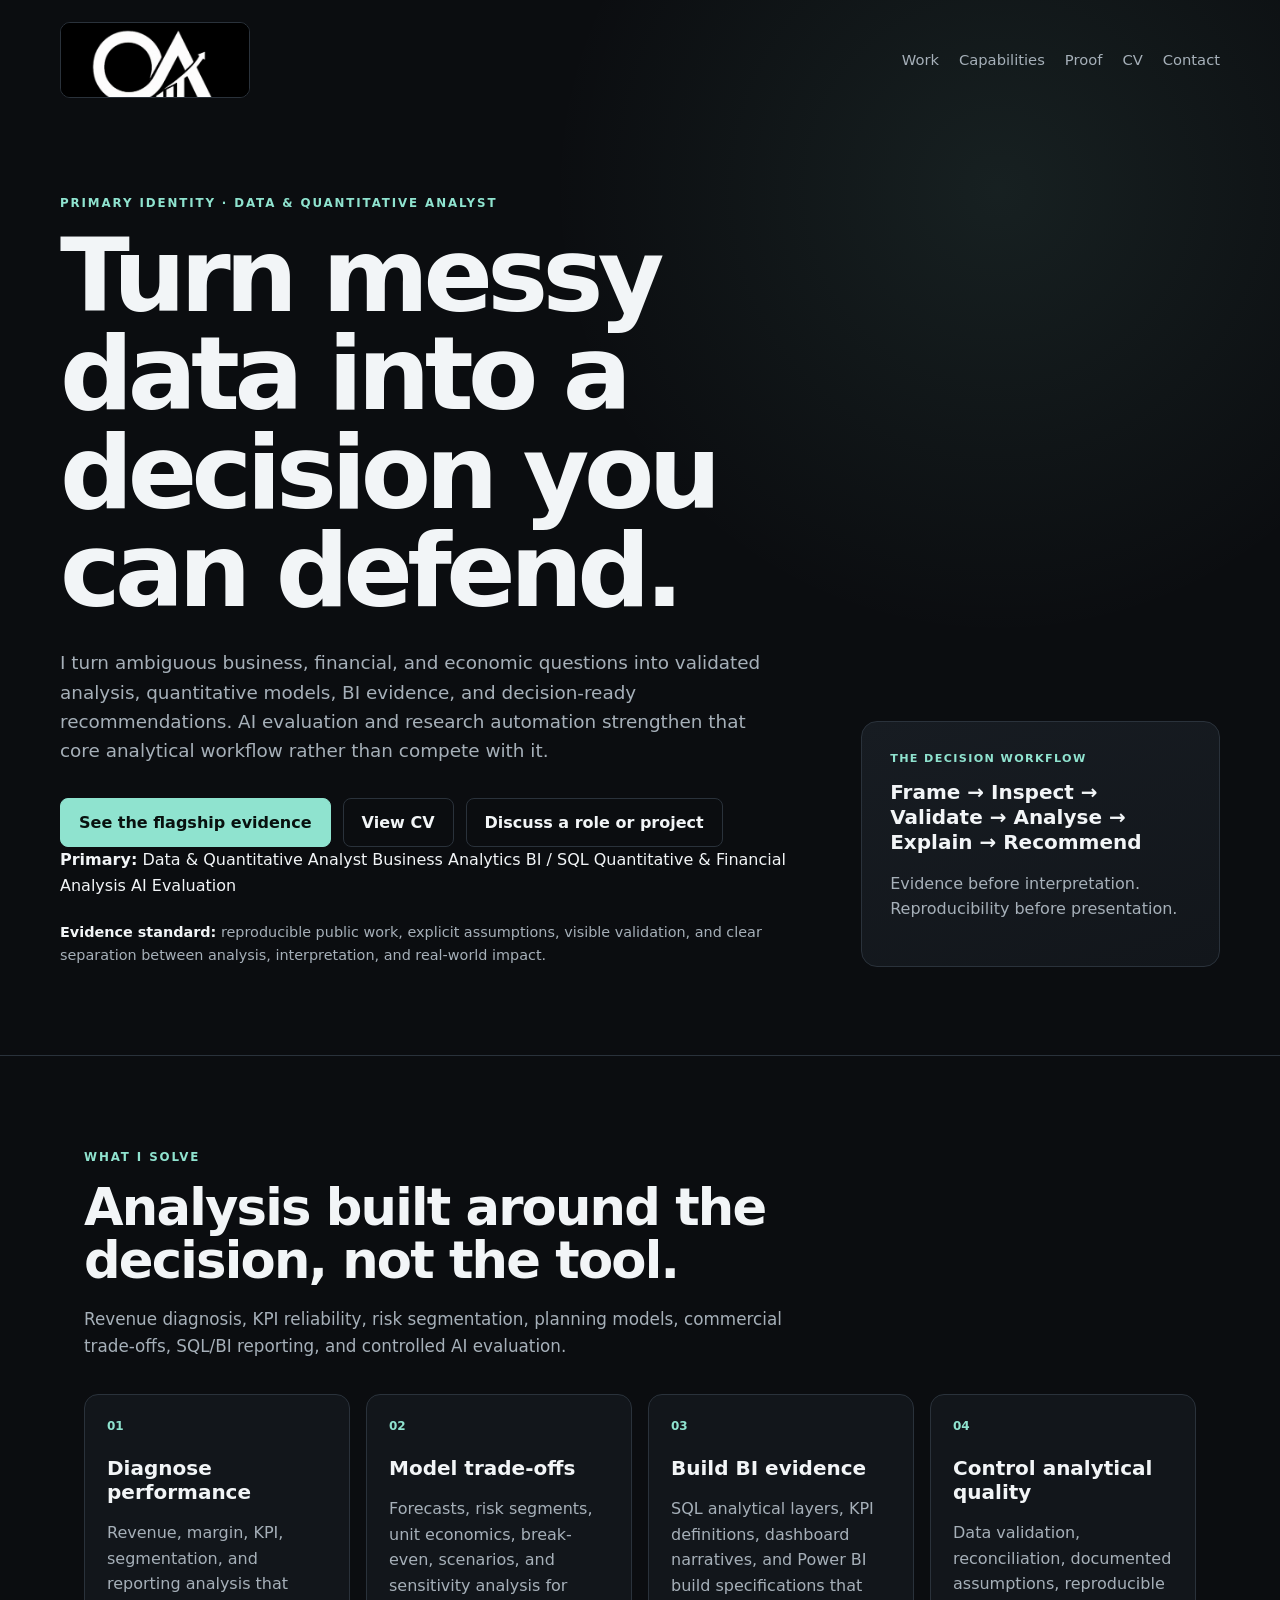
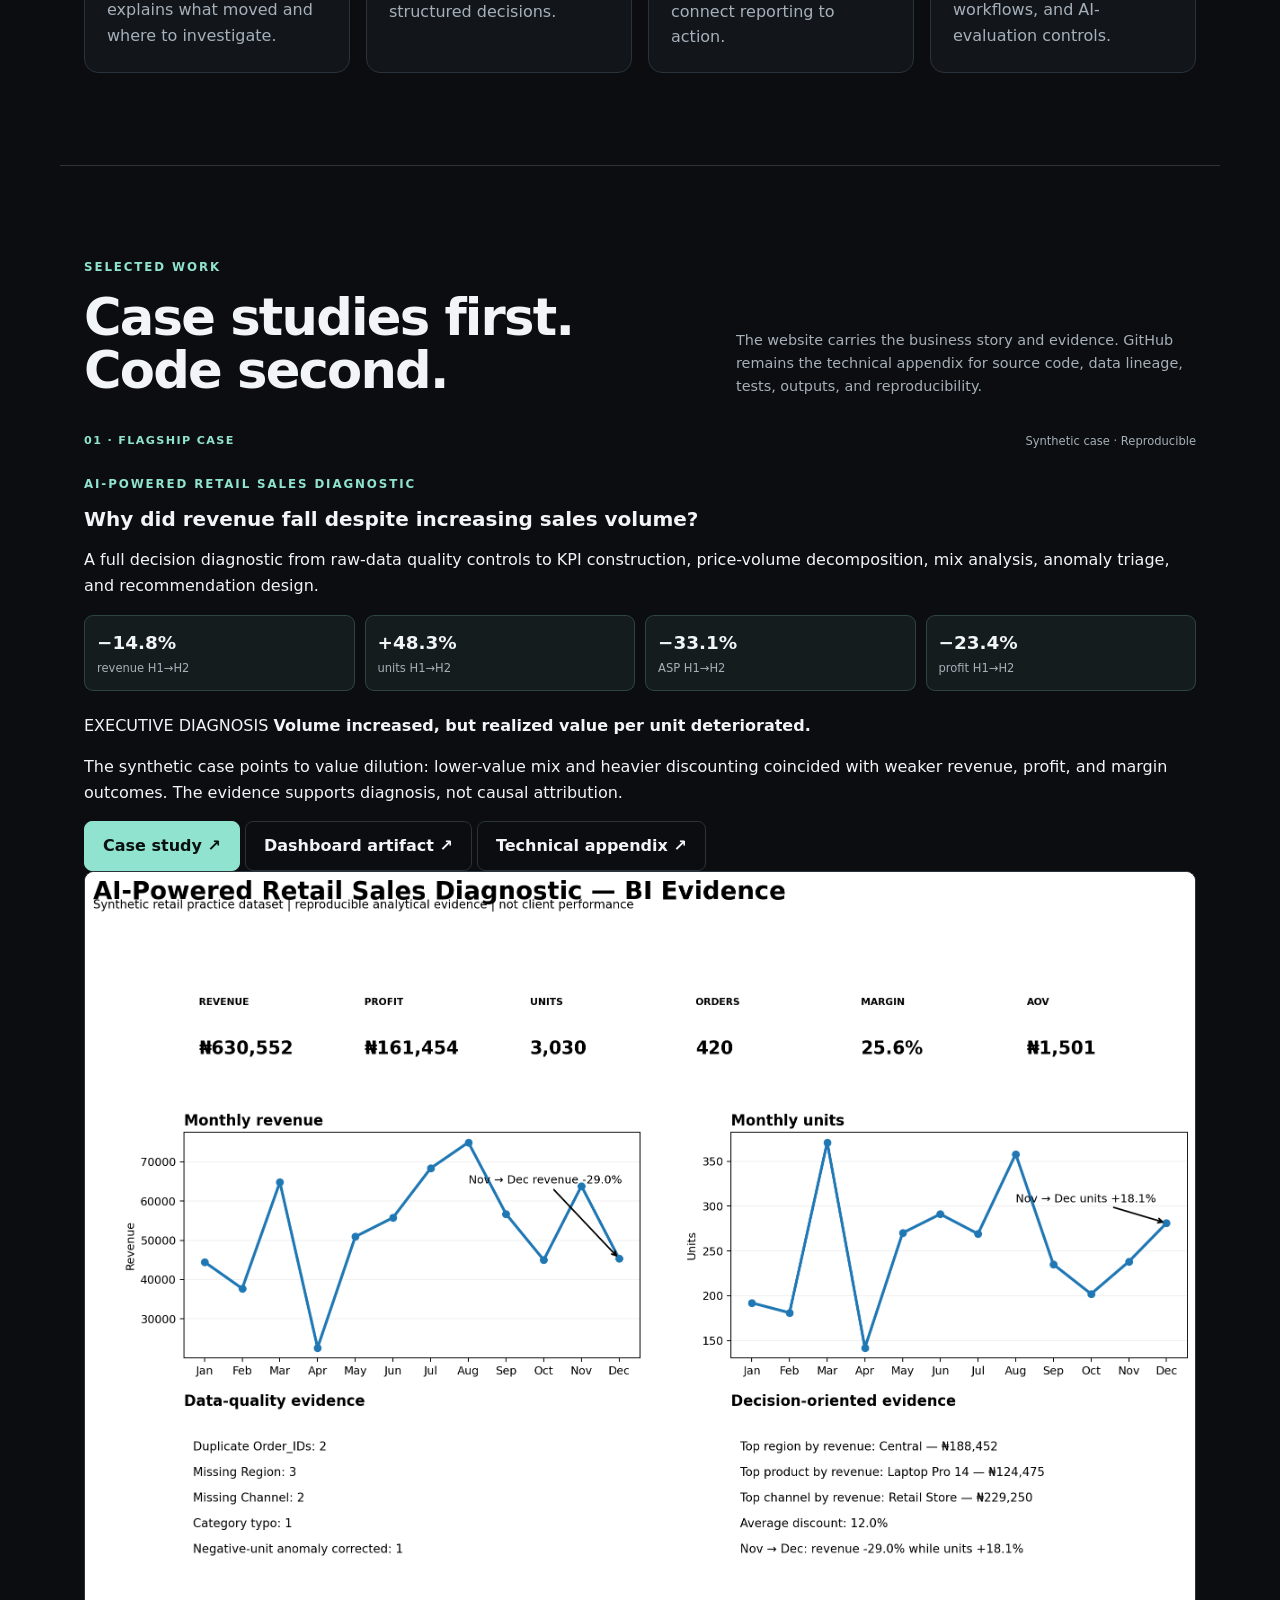
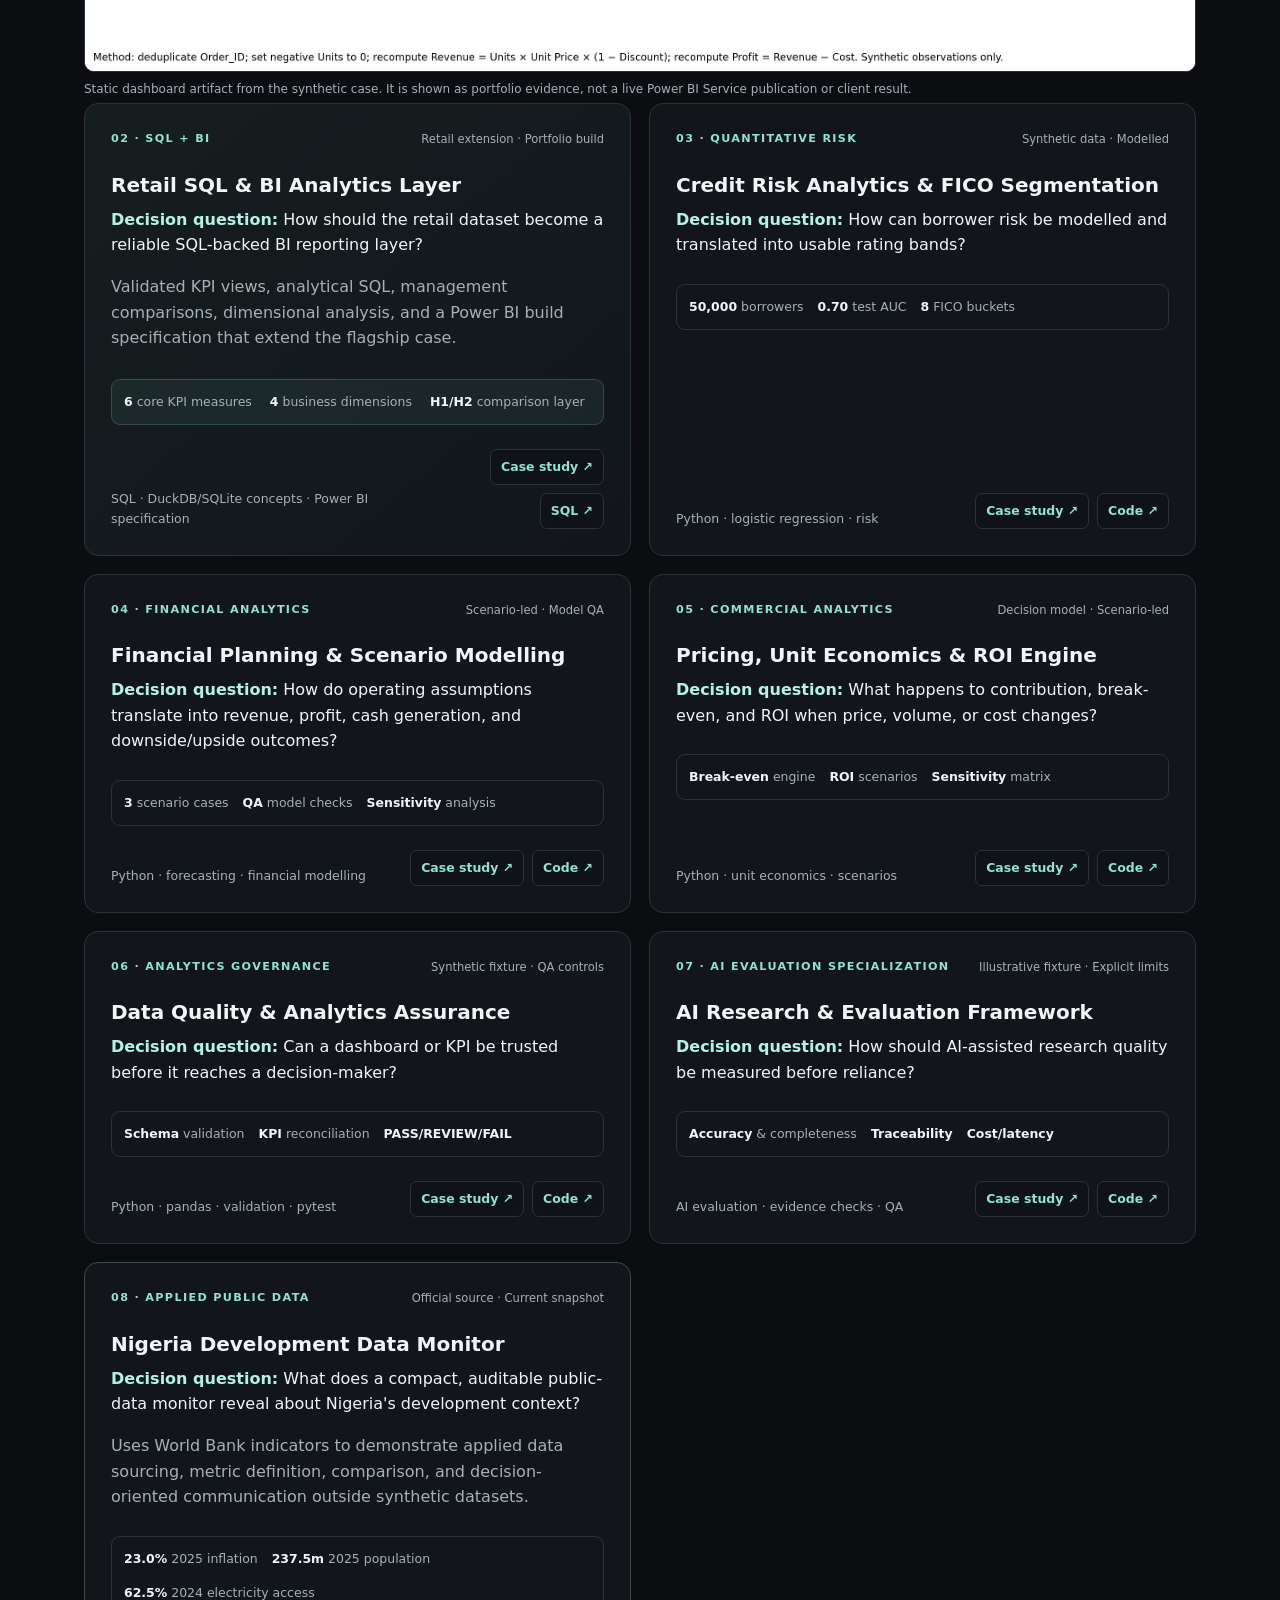
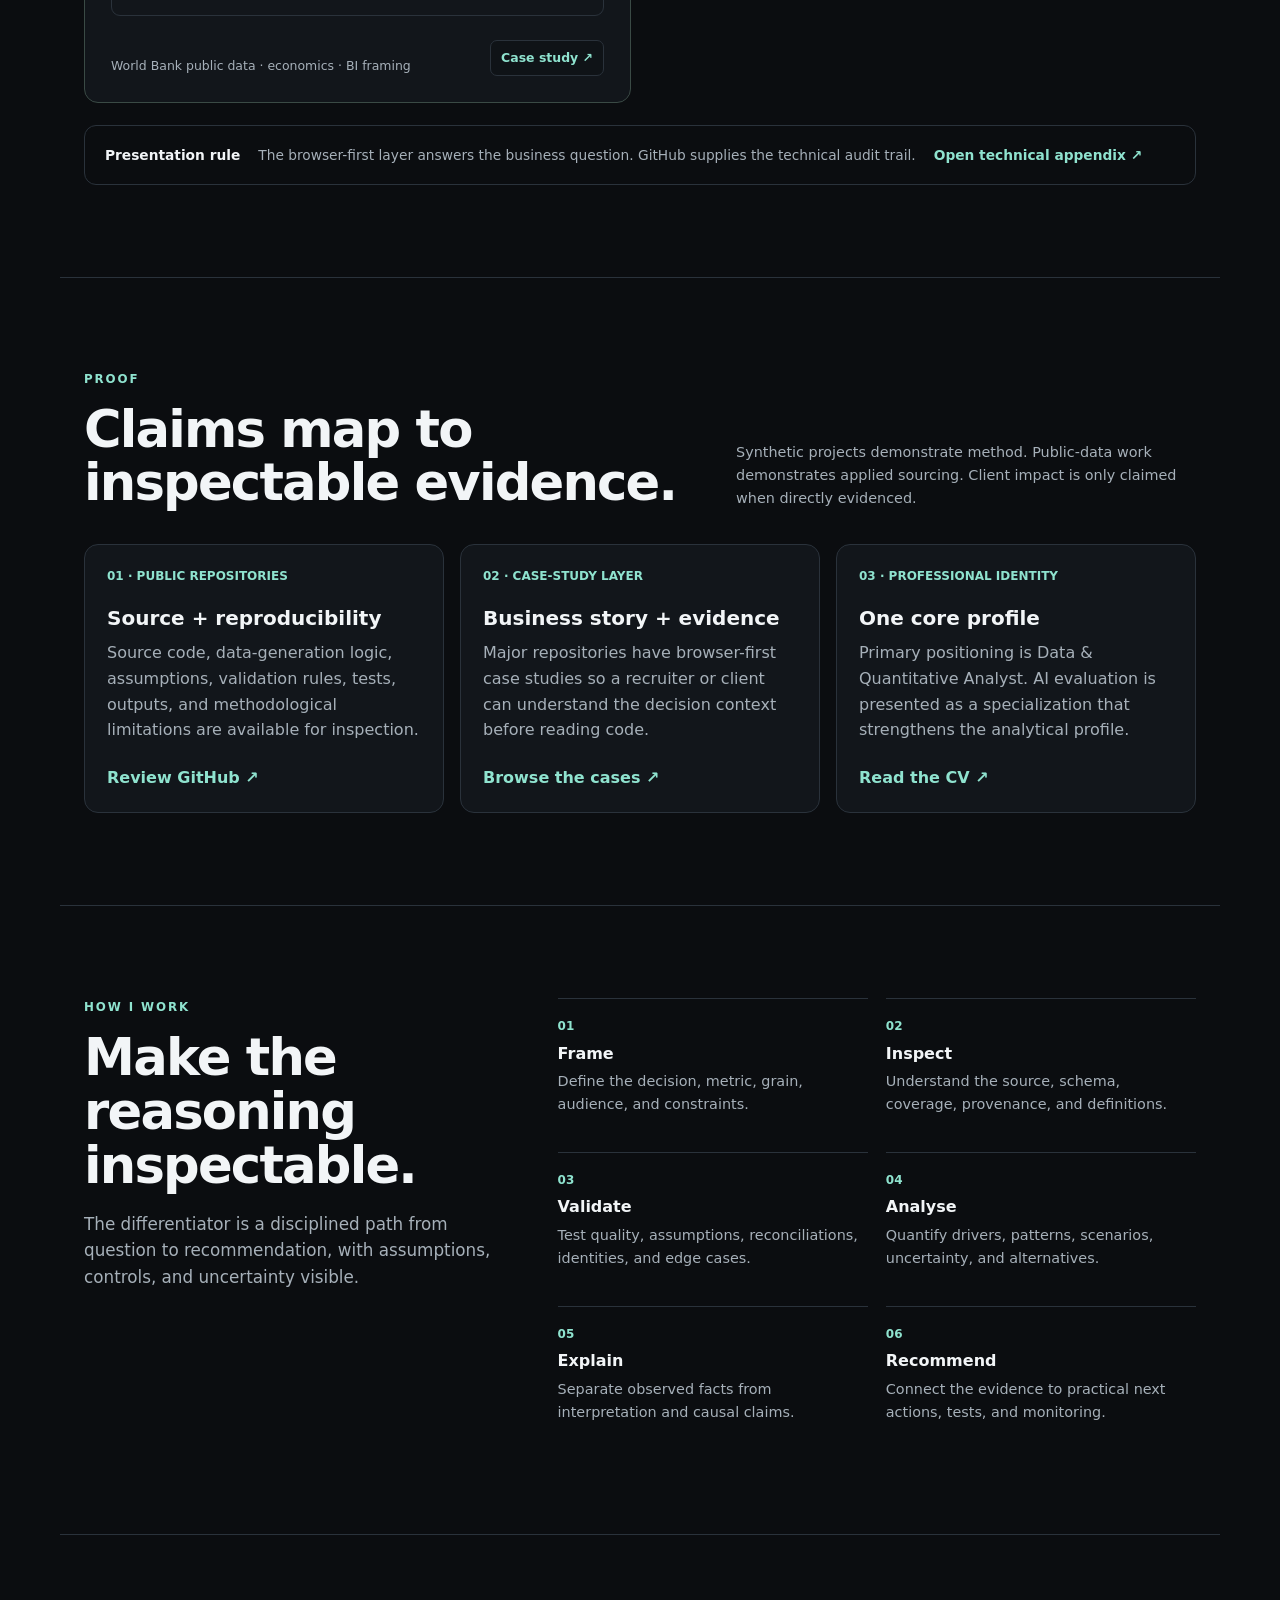
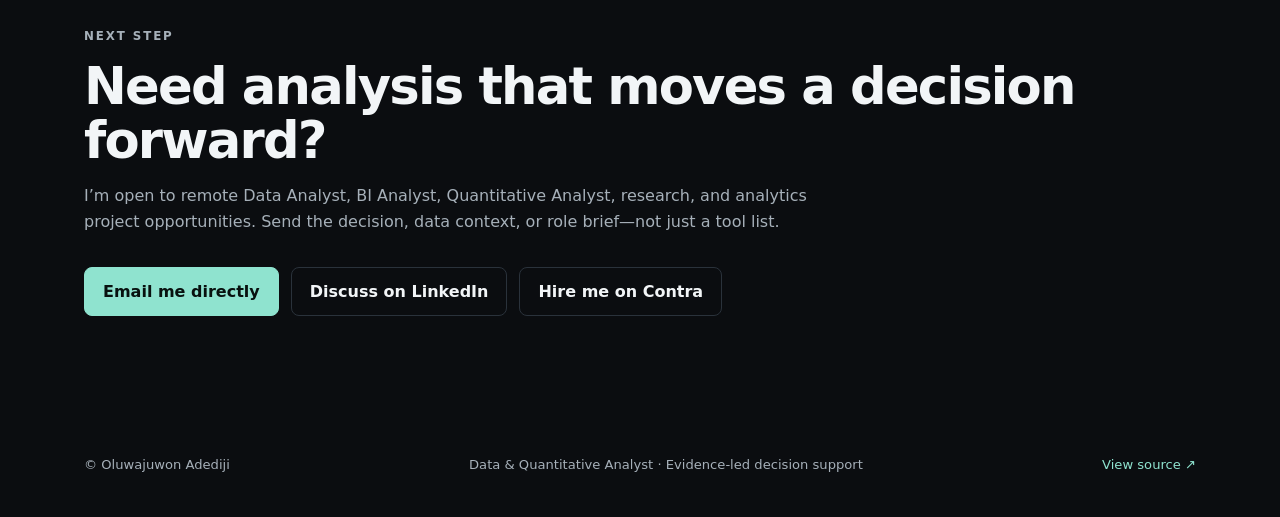
==== commit 456a8a31: "Reposition portfolio around Data & Quantitative Analyst identity and flagship retail case" ====
--- a/docs/index.html
+++ b/docs/index.html
@@ -28,18 +28,25 @@
   <nav class="nav" aria-label="Primary navigation">
     <a class="brand" href="./" aria-label="Oluwajuwon Adediji home"><img class="brand-full" src="assets/logo.png" alt="Oluwajuwon Adediji logo"><img class="brand-mark" src="assets/mark.png" alt=""></a>
     <div class="nav-links">
-      <a href="#work">Work</a><a href="#capabilities">Capabilities</a><a href="#proof">Proof</a><a href="case-studies/sql-bi-retail-analytics.html">SQL + BI</a><a href="#contact">Contact</a>
+      <a href="#work">Work</a><a href="#capabilities">Capabilities</a><a href="#proof">Proof</a><a href="cv.html">CV</a><a href="#contact">Contact</a>
     </div>
   </nav>
   <div class="hero-grid">
     <div>
-      <p class="eyebrow">DATA &amp; QUANTITATIVE ANALYST</p>
+      <p class="eyebrow">PRIMARY IDENTITY · DATA &amp; QUANTITATIVE ANALYST</p>
       <h1>Turn messy data into a decision you can defend.</h1>
-      <p class="hero-copy">I use business analytics, quantitative modelling, financial analysis, BI/SQL workflows, and AI-assisted research to move from an ambiguous question to validated evidence, clear trade-offs, and an actionable recommendation.</p>
+      <p class="hero-copy">I turn ambiguous business, financial, and economic questions into validated analysis, quantitative models, BI evidence, and decision-ready recommendations. AI evaluation and research automation strengthen that core analytical workflow rather than compete with it.</p>
       <div class="actions">
-        <a class="button primary" href="#work">See the evidence</a>
+        <a class="button primary" href="#work">See the flagship evidence</a>
         <a class="button secondary" href="cv.html">View CV</a>
         <a class="button secondary" href="https://www.linkedin.com/in/oluwajuwonade" rel="me external">Discuss a role or project</a>
+      </div>
+      <div class="identity-strip" aria-label="Professional focus">
+        <span><strong>Primary:</strong> Data &amp; Quantitative Analyst</span>
+        <span>Business Analytics</span>
+        <span>BI / SQL</span>
+        <span>Quantitative &amp; Financial Analysis</span>
+        <span>AI Evaluation</span>
       </div>
       <p class="proof-line"><strong>Evidence standard:</strong> reproducible public work, explicit assumptions, visible validation, and clear separation between analysis, interpretation, and real-world impact.</p>
     </div>
@@ -61,7 +68,7 @@
   <div class="capability-grid">
     <article><span class="card-number">01</span><h3>Diagnose performance</h3><p>Revenue, margin, KPI, segmentation, and reporting analysis that explains what moved and where to investigate.</p></article>
     <article><span class="card-number">02</span><h3>Model trade-offs</h3><p>Forecasts, risk segments, unit economics, break-even, scenarios, and sensitivity analysis for structured decisions.</p></article>
-    <article><span class="card-number">03</span><h3>Build BI evidence</h3><p>SQL-ready analytical layers, KPI definitions, dashboard narratives, and Power BI build specifications that connect reporting to action.</p></article>
+    <article><span class="card-number">03</span><h3>Build BI evidence</h3><p>SQL analytical layers, KPI definitions, dashboard narratives, and Power BI build specifications that connect reporting to action.</p></article>
     <article><span class="card-number">04</span><h3>Control analytical quality</h3><p>Data validation, reconciliation, documented assumptions, reproducible workflows, and AI-evaluation controls.</p></article>
   </div>
 </section>
@@ -69,27 +76,43 @@
 <section id="work" class="section work-section">
   <div class="section-heading section-heading-row">
     <div><p class="eyebrow">SELECTED WORK</p><h2>Case studies first. Code second.</h2></div>
-    <p class="section-note">The website carries the business story and evidence. GitHub remains the technical appendix for source code, data lineage, tests, and reproducibility.</p>
-  </div>
-
-  <div class="project-grid">
-    <article class="project-card featured">
-      <div class="project-meta"><span>01 · FLAGSHIP</span><span class="evidence">Synthetic case · Reproducible</span></div>
-      <h3>AI-Powered Retail Sales Diagnostic</h3>
-      <p class="question"><strong>Decision question:</strong> Why did revenue fall despite increasing sales volume?</p>
-      <p>Moves from intentional data-quality defects through KPI construction, H1/H2 comparison, price-volume decomposition, dimension analysis, anomaly triage, and decision recommendations.</p>
+    <p class="section-note">The website carries the business story and evidence. GitHub remains the technical appendix for source code, data lineage, tests, outputs, and reproducibility.</p>
+  </div>
+
+  <article class="flagship-card">
+    <div class="flagship-copy">
+      <div class="project-meta"><span>01 · FLAGSHIP CASE</span><span class="evidence">Synthetic case · Reproducible</span></div>
+      <p class="eyebrow">AI-POWERED RETAIL SALES DIAGNOSTIC</p>
+      <h3>Why did revenue fall despite increasing sales volume?</h3>
+      <p class="flagship-lede">A full decision diagnostic from raw-data quality controls to KPI construction, price-volume decomposition, mix analysis, anomaly triage, and recommendation design.</p>
       <div class="metric-grid">
-        <div><strong>−14.8%</strong><span>revenue H1→H2</span></div><div><strong>+48.3%</strong><span>units H1→H2</span></div><div><strong>−33.1%</strong><span>ASP H1→H2</span></div><div><strong>−23.4%</strong><span>profit H1→H2</span></div>
-      </div>
-      <figure class="evidence-figure"><img src="assets/retail-bi-evidence.png" alt="Retail sales BI evidence dashboard showing KPI cards, monthly trends, data quality findings and decision findings"><figcaption>Static BI evidence from the synthetic retail case. It is a portfolio artifact, not a live Power BI Service publication or client result.</figcaption></figure>
-      <div class="card-footer"><span>Python · pandas · diagnostics · QA</span><span class="button-row"><a class="mini-button" href="case-studies/retail-sales-diagnostic.html">Case study ↗</a><a class="mini-button" href="https://github.com/oluwajuwonade/AI-Powered-Retail-Sales-Diagnostic" rel="external">Code ↗</a></span></div>
-    </article>
-
+        <div><strong>−14.8%</strong><span>revenue H1→H2</span></div>
+        <div><strong>+48.3%</strong><span>units H1→H2</span></div>
+        <div><strong>−33.1%</strong><span>ASP H1→H2</span></div>
+        <div><strong>−23.4%</strong><span>profit H1→H2</span></div>
+      </div>
+      <div class="takeaway">
+        <span class="takeaway-label">EXECUTIVE DIAGNOSIS</span>
+        <strong>Volume increased, but realized value per unit deteriorated.</strong>
+        <p>The synthetic case points to value dilution: lower-value mix and heavier discounting coincided with weaker revenue, profit, and margin outcomes. The evidence supports diagnosis, not causal attribution.</p>
+      </div>
+      <div class="evidence-path" aria-label="Retail flagship evidence">
+        <a class="button primary" href="case-studies/retail-sales-diagnostic.html">Case study ↗</a>
+        <a class="button secondary" href="assets/retail-bi-evidence.png">Dashboard artifact ↗</a>
+        <a class="button secondary" href="https://github.com/oluwajuwonade/AI-Powered-Retail-Sales-Diagnostic" rel="external">Technical appendix ↗</a>
+      </div>
+    </div>
+    <div class="flagship-visual">
+      <figure class="evidence-figure flagship-figure"><img src="assets/retail-bi-evidence.png" alt="Retail sales BI evidence dashboard showing KPI cards, monthly trends, data quality findings and decision findings"><figcaption>Static dashboard artifact from the synthetic case. It is shown as portfolio evidence, not a live Power BI Service publication or client result.</figcaption></figure>
+    </div>
+  </article>
+
+  <div class="project-grid supporting-projects">
     <article class="project-card highlight">
-      <div class="project-meta"><span>02 · SQL + BI</span><span class="evidence">Flagship extension · Portfolio build</span></div>
+      <div class="project-meta"><span>02 · SQL + BI</span><span class="evidence">Retail extension · Portfolio build</span></div>
       <h3>Retail SQL &amp; BI Analytics Layer</h3>
-      <p class="question"><strong>Decision question:</strong> How should a sales dataset be transformed into a reliable SQL-backed BI reporting layer?</p>
-      <p>Turns the retail diagnostic into a BI-ready workflow: analytical SQL, KPI definitions, dimensional views, validation checks, and a Power BI build specification.</p>
+      <p class="question"><strong>Decision question:</strong> How should the retail dataset become a reliable SQL-backed BI reporting layer?</p>
+      <p>Validated KPI views, analytical SQL, management comparisons, dimensional analysis, and a Power BI build specification that extend the flagship case.</p>
       <div class="metric-strip"><span><strong>6</strong> core KPI measures</span><span><strong>4</strong> business dimensions</span><span><strong>H1/H2</strong> comparison layer</span></div>
       <div class="card-footer"><span>SQL · DuckDB/SQLite concepts · Power BI specification</span><span class="button-row"><a class="mini-button" href="case-studies/sql-bi-retail-analytics.html">Case study ↗</a><a class="mini-button" href="sql-bi/retail_diagnostic.sql">SQL ↗</a></span></div>
     </article>
@@ -127,7 +150,7 @@
     </article>
 
     <article class="project-card">
-      <div class="project-meta"><span>07 · AI EVALUATION</span><span class="evidence">Illustrative fixture · Explicit limits</span></div>
+      <div class="project-meta"><span>07 · AI EVALUATION SPECIALIZATION</span><span class="evidence">Illustrative fixture · Explicit limits</span></div>
       <h3>AI Research &amp; Evaluation Framework</h3>
       <p class="question"><strong>Decision question:</strong> How should AI-assisted research quality be measured before reliance?</p>
       <div class="mini-metrics"><span><strong>Accuracy</strong> &amp; completeness</span><span><strong>Traceability</strong></span><span><strong>Cost/latency</strong></span></div>
@@ -140,11 +163,11 @@
       <p class="question"><strong>Decision question:</strong> What does a compact, auditable public-data monitor reveal about Nigeria's development context?</p>
       <p>Uses World Bank indicators to demonstrate applied data sourcing, metric definition, comparison, and decision-oriented communication outside synthetic datasets.</p>
       <div class="mini-metrics"><span><strong>23.0%</strong> 2025 inflation</span><span><strong>237.5m</strong> 2025 population</span><span><strong>62.5%</strong> 2024 electricity access</span></div>
-      <div class="card-footer"><span>World Bank public data · economics · BI framing</span><a class="mini-button" href="case-studies/nigeria-public-data.html">Case study ↗</a></div>
-    </article>
-  </div>
-
-  <div class="evidence-banner"><strong>What changed</strong><span>The public site now carries the decision narrative, key metrics, limitations, and evidence path for every major project.</span><a href="https://github.com/oluwajuwonade" rel="external">Technical appendix ↗</a></div>
+      <div class="card-footer"><span>World Bank public data · economics · BI framing</span><span class="button-row"><a class="mini-button" href="case-studies/nigeria-public-data.html">Case study ↗</a></span></div>
+    </article>
+  </div>
+
+  <div class="evidence-banner"><strong>Presentation rule</strong><span>The browser-first layer answers the business question. GitHub supplies the technical audit trail.</span><a href="https://github.com/oluwajuwonade" rel="external">Open technical appendix ↗</a></div>
 </section>
 
 <section id="proof" class="section proof-section">
@@ -153,9 +176,9 @@
     <p class="section-note">Synthetic projects demonstrate method. Public-data work demonstrates applied sourcing. Client impact is only claimed when directly evidenced.</p>
   </div>
   <div class="proof-grid">
-    <article class="proof-card"><span class="card-number">PUBLIC REPOSITORIES</span><h3>Source + reproducibility</h3><p>Source code, data-generation logic, assumptions, validation rules, tests, outputs, and methodological limitations are available for inspection.</p><a href="https://github.com/oluwajuwonade" rel="external">Review GitHub ↗</a></article>
-    <article class="proof-card"><span class="card-number">CASE-STUDY LAYER</span><h3>Business story + evidence</h3><p>Each major repository now has a browser-first case study so a recruiter or client can understand the decision context before reading code.</p><a href="#work">Browse the cases ↗</a></article>
-    <article class="proof-card"><span class="card-number">CV</span><h3>One professional identity</h3><p>Primary positioning is Data &amp; Quantitative Analyst. AI evaluation is presented as a specialist capability that strengthens the core analytical profile.</p><a href="cv.html">Read the CV ↗</a></article>
+    <article class="proof-card"><span class="card-number">01 · PUBLIC REPOSITORIES</span><h3>Source + reproducibility</h3><p>Source code, data-generation logic, assumptions, validation rules, tests, outputs, and methodological limitations are available for inspection.</p><a href="https://github.com/oluwajuwonade" rel="external">Review GitHub ↗</a></article>
+    <article class="proof-card"><span class="card-number">02 · CASE-STUDY LAYER</span><h3>Business story + evidence</h3><p>Major repositories have browser-first case studies so a recruiter or client can understand the decision context before reading code.</p><a href="#work">Browse the cases ↗</a></article>
+    <article class="proof-card"><span class="card-number">03 · PROFESSIONAL IDENTITY</span><h3>One core profile</h3><p>Primary positioning is Data &amp; Quantitative Analyst. AI evaluation is presented as a specialization that strengthens the analytical profile.</p><a href="cv.html">Read the CV ↗</a></article>
   </div>
 </section>
 
--- a/docs/styles.css
+++ b/docs/styles.css
@@ -1,137 +1,59 @@
 :root {
-  --bg: #0b0d10;
-  --panel: #12161b;
-  --panel-2: #171c22;
-  --text: #f2f5f7;
-  --muted: #a6b0b9;
-  --line: #2a323b;
-  --accent: #8fe3cf;
-  --accent-strong: #b4f3e3;
-  --max: 1160px;
-  --ease: cubic-bezier(.23, 1, .32, 1);
+  --bg:#0b0d10;--panel:#12161b;--panel-2:#171c22;--text:#f2f5f7;--muted:#a6b0b9;--line:#2a323b;
+  --accent:#8fe3cf;--accent-strong:#b4f3e3;--max:1160px;--ease:cubic-bezier(.23,1,.32,1);
 }
-
-* { box-sizing: border-box; }
-html { scroll-behavior: smooth; }
-body { margin: 0; background: var(--bg); color: var(--text); font-family: Inter, ui-sans-serif, system-ui, -apple-system, BlinkMacSystemFont, "Segoe UI", sans-serif; line-height: 1.6; }
-a { color: inherit; text-decoration: none; }
-a:hover { color: var(--accent-strong); }
-a:focus-visible, .button:focus-visible { outline: 3px solid var(--accent); outline-offset: 4px; border-radius: 5px; }
-.skip-link { position: absolute; left: 16px; top: -60px; z-index: 10; padding: 10px 14px; background: var(--accent); color: #08110f; font-weight: 800; }
-.skip-link:focus { top: 16px; }
-
-.nav, .hero-grid, main, footer { max-width: var(--max); margin: 0 auto; }
-.hero { padding: 22px 24px 88px; border-bottom: 1px solid var(--line); background: radial-gradient(circle at 78% 18%, rgba(143, 227, 207, .09), transparent 28rem); }
-.nav { display: flex; justify-content: space-between; align-items: center; }
-.brand { display: grid; place-items: center; width: 190px; height: 76px; border: 1px solid var(--line); border-radius: 10px; overflow: hidden; background: #000; }
-.brand img { display: block; width: 100%; height: 100%; object-fit: contain; }
-.brand-mark { display: none !important; }
-.nav-links { display: flex; gap: 24px; color: var(--muted); font-size: .92rem; }
-.nav-links a { padding: 8px 0; }
-.hero-grid { padding-top: 96px; display: grid; grid-template-columns: minmax(0, 1.35fr) minmax(260px, .65fr); gap: 56px; align-items: end; }
-.eyebrow { margin: 0 0 14px; color: var(--accent); font-size: .74rem; letter-spacing: .16em; font-weight: 800; }
-h1, h2, h3, p { overflow-wrap: anywhere; }
-h1 { max-width: 800px; margin: 0; font-size: clamp(3rem, 8vw, 6.8rem); line-height: .96; letter-spacing: -.055em; }
-h2 { margin: 0; font-size: clamp(2rem, 4vw, 3.4rem); line-height: 1.05; letter-spacing: -.035em; }
-h3 { margin: 0 0 10px; font-size: 1.25rem; line-height: 1.2; }
-.hero-copy { max-width: 720px; margin: 28px 0 0; color: var(--muted); font-size: 1.15rem; }
-.proof-line { max-width: 720px; margin: 22px 0 0; color: var(--muted); font-size: .9rem; }
-.proof-line strong { color: var(--text); }
-.actions { display: flex; gap: 12px; flex-wrap: wrap; margin-top: 32px; }
-.button { display: inline-flex; min-height: 46px; align-items: center; justify-content: center; padding: 11px 18px; border: 1px solid var(--line); border-radius: 8px; font-weight: 750; transition: transform .18s var(--ease), border-color .18s var(--ease), background-color .18s var(--ease); }
-.button:hover { transform: translateY(-2px); }
-.button:active { transform: scale(.97); }
-.button.primary { background: var(--accent); color: #08110f; border-color: var(--accent); }
-.button.primary:hover { background: var(--accent-strong); color: #08110f; }
-.button.secondary { background: transparent; }
-.hero-card { padding: 28px; background: linear-gradient(160deg, var(--panel-2), var(--panel)); border: 1px solid var(--line); border-radius: 16px; }
-.hero-card span, .project-meta span:first-child { display: block; color: var(--accent); font-size: .7rem; font-weight: 800; letter-spacing: .12em; }
-.hero-card strong { display: block; margin: 12px 0; font-size: 1.25rem; line-height: 1.25; }
-.hero-card p, .project-card p, .capability-grid p, .steps p, .contact p { color: var(--muted); }
-
-.section { padding: 92px 24px; }
-.section-heading { max-width: 780px; margin-bottom: 34px; }
-.section-lede { max-width: 740px; margin: 18px 0 0; color: var(--muted); font-size: 1.05rem; }
-.section-heading-row { display: flex; justify-content: space-between; gap: 48px; align-items: end; max-width: none; }
-.section-note { max-width: 420px; margin: 0; color: var(--muted); font-size: .9rem; }
-.capability-grid { display: grid; grid-template-columns: repeat(4, 1fr); gap: 16px; }
-.capability-grid article { padding: 22px; background: var(--panel); border: 1px solid var(--line); border-radius: 14px; }
-.card-number { display: block; margin-bottom: 20px; color: var(--accent); font-size: .75rem; font-weight: 800; }
-.capability-grid p { margin-bottom: 0; }
-
-.work-section { border-top: 1px solid var(--line); }
-.project-grid { display: grid; grid-template-columns: repeat(2, minmax(0, 1fr)); gap: 18px; }
-.project-card { display: flex; flex-direction: column; min-width: 0; padding: 26px; background: var(--panel); border: 1px solid var(--line); border-radius: 14px; transition: transform .2s var(--ease), border-color .2s var(--ease), background-color .2s var(--ease); }
-.project-card:hover { transform: translateY(-3px); border-color: #536572; background: var(--panel-2); }
-.project-card.featured { grid-column: span 2; background: linear-gradient(140deg, var(--panel-2), var(--panel)); }
-.project-meta { display: flex; justify-content: space-between; gap: 14px; margin-bottom: 24px; }
-.project-meta .evidence { color: var(--muted); font-size: .72rem; text-align: right; }
-.project-card p { margin-top: 0; }
-.project-card .question { color: var(--text); }
-.project-card .question strong { color: var(--accent-strong); }
-.metric-grid { display: grid; grid-template-columns: repeat(4, minmax(0, 1fr)); gap: 10px; margin: 10px 0 22px; }
-.metric-grid div { padding: 12px; background: rgba(143, 227, 207, .07); border: 1px solid rgba(143, 227, 207, .2); border-radius: 9px; }
-.metric-grid strong, .metric-grid span { display: block; }
-.metric-grid strong { font-size: 1.05rem; }
-.metric-grid span { margin-top: 2px; color: var(--muted); font-size: .72rem; }
-.evidence-figure { margin: 0 0 4px; }
-.evidence-figure img { display: block; width: 100%; height: auto; border: 1px solid var(--line); border-radius: 10px; background: #fff; }
-.evidence-figure figcaption { margin-top: 8px; color: var(--muted); font-size: .75rem; }
-.card-footer { display: flex; justify-content: space-between; align-items: end; gap: 16px; margin-top: auto; padding-top: 22px; color: var(--muted); font-size: .78rem; }
-.card-footer a { color: var(--accent); font-weight: 800; white-space: nowrap; }
-.evidence-banner { display: flex; align-items: center; gap: 18px; margin-top: 22px; padding: 18px 20px; border: 1px solid var(--line); border-radius: 12px; color: var(--muted); font-size: .86rem; }
-.evidence-banner strong { color: var(--text); white-space: nowrap; }
-.evidence-banner a { color: var(--accent); font-weight: 800; white-space: nowrap; }
-.proof-section { border-top: 1px solid var(--line); }
-.proof-grid { display: grid; grid-template-columns: repeat(3, minmax(0, 1fr)); gap: 16px; }
-.proof-card { display: flex; flex-direction: column; padding: 22px; background: var(--panel); border: 1px solid var(--line); border-radius: 14px; }
-.proof-card h3 { margin-bottom: 10px; }
-.proof-card p { margin: 0 0 22px; color: var(--muted); }
-.proof-card a { margin-top: auto; color: var(--accent); font-weight: 800; }
-.proof-status { margin-top: auto; color: var(--muted); font-size: .8rem; }
-
-.method { display: grid; grid-template-columns: .8fr 1.2fr; gap: 48px; border-top: 1px solid var(--line); border-bottom: 1px solid var(--line); }
-.steps { display: grid; grid-template-columns: repeat(2, minmax(0, 1fr)); gap: 18px; margin: 0; padding: 0; list-style: none; }
-.steps li { padding: 18px 0; border-top: 1px solid var(--line); }
-.steps span { display: block; color: var(--accent); font-size: .75rem; font-weight: 800; }
-.steps strong { display: block; margin-top: 4px; }
-.steps p { margin: 4px 0 0; font-size: .9rem; }
-.contact { padding-bottom: 110px; }
-.contact p { max-width: 760px; }
-.contact-grid { display: grid; grid-template-columns: repeat(2, minmax(0, 1fr)); gap: 16px; max-width: 760px; margin-top: 28px; }
-.contact-grid div { display: grid; gap: 4px; padding: 18px; background: var(--panel); border: 1px solid var(--line); border-radius: 12px; }
-.contact-grid span { color: var(--muted); font-size: .9rem; }
-footer { display: flex; justify-content: space-between; gap: 20px; padding: 28px 24px 42px; color: var(--muted); font-size: .82rem; }
-footer a { color: var(--accent); }
-
-@media (max-width: 900px) {
-  .hero-grid, .method { grid-template-columns: 1fr; }
-  .capability-grid { grid-template-columns: repeat(2, minmax(0, 1fr)); }
-  .proof-grid { grid-template-columns: 1fr; }
-  .section-heading-row { align-items: start; flex-direction: column; gap: 18px; }
-}
-@media (max-width: 640px) {
-  .hero { padding: 18px 20px 64px; }
-  .brand { width: 42px; height: 42px; border-radius: 9px; }
-  .brand-full { display: none !important; }
-  .brand-mark { display: block !important; }
-  .nav-links { gap: 12px; font-size: .78rem; }
-  .nav-links a:nth-child(3), .nav-links a:nth-child(4) { display: none; }
-  .hero-grid { padding-top: 64px; gap: 36px; }
-  h1 { font-size: clamp(2.8rem, 15vw, 4.6rem); }
-  .hero-copy { font-size: 1rem; }
-  .actions { align-items: stretch; flex-direction: column; }
-  .button { width: 100%; }
-  .section { padding: 68px 20px; }
-  .project-grid, .capability-grid, .steps, .contact-grid { grid-template-columns: 1fr; }
-  .project-card.featured { grid-column: span 1; }
-  .project-meta, .card-footer { align-items: flex-start; flex-direction: column; }
-  .project-meta .evidence { text-align: left; }
-  .metric-grid { grid-template-columns: repeat(2, minmax(0, 1fr)); }
-  .evidence-banner { align-items: flex-start; flex-direction: column; gap: 8px; }
-  footer { align-items: flex-start; flex-direction: column; padding-right: 20px; padding-left: 20px; }
-}
-@media (prefers-reduced-motion: reduce) {
-  html { scroll-behavior: auto; }
-  *, *::before, *::after { transition-duration: .01ms !important; animation-duration: .01ms !important; }
-}
+*{box-sizing:border-box}
+html{scroll-behavior:smooth}
+body{margin:0;background:var(--bg);color:var(--text);font-family:Inter,ui-sans-serif,system-ui,-apple-system,BlinkMacSystemFont,"Segoe UI",sans-serif;line-height:1.6}
+a{color:inherit;text-decoration:none}a:hover{color:var(--accent-strong)}
+a:focus-visible,.button:focus-visible,.mini-button:focus-visible{outline:3px solid var(--accent);outline-offset:4px;border-radius:5px}
+.skip-link{position:absolute;left:16px;top:-60px;z-index:10;padding:10px 14px;background:var(--accent);color:#08110f;font-weight:800}
+.skip-link:focus{top:16px}
+.nav,.hero-grid,main,footer{max-width:var(--max);margin:0 auto}
+.hero{padding:22px 24px 88px;border-bottom:1px solid var(--line);background:radial-gradient(circle at 78% 18%,rgba(143,227,207,.09),transparent 28rem)}
+.nav{display:flex;justify-content:space-between;align-items:center}
+.brand{display:grid;place-items:center;width:190px;height:76px;border:1px solid var(--line);border-radius:10px;overflow:hidden;background:#000}
+.brand img{display:block;width:100%;height:100%;object-fit:contain}.brand-mark{display:none!important}
+.nav-links{display:flex;gap:20px;color:var(--muted);font-size:.92rem}.nav-links a{padding:8px 0}
+.hero-grid{padding-top:96px;display:grid;grid-template-columns:minmax(0,1.35fr) minmax(260px,.65fr);gap:56px;align-items:end}
+.eyebrow{margin:0 0 14px;color:var(--accent);font-size:.74rem;letter-spacing:.16em;font-weight:800}
+h1,h2,h3,p{overflow-wrap:anywhere}
+h1{max-width:800px;margin:0;font-size:clamp(3rem,8vw,6.8rem);line-height:.96;letter-spacing:-.055em}
+h2{margin:0;font-size:clamp(2rem,4vw,3.4rem);line-height:1.05;letter-spacing:-.035em}
+h3{margin:0 0 10px;font-size:1.25rem;line-height:1.2}
+.hero-copy{max-width:720px;margin:28px 0 0;color:var(--muted);font-size:1.15rem}
+.proof-line{max-width:720px;margin:22px 0 0;color:var(--muted);font-size:.9rem}.proof-line strong{color:var(--text)}
+.actions{display:flex;gap:12px;flex-wrap:wrap;margin-top:32px}
+.button{display:inline-flex;min-height:46px;align-items:center;justify-content:center;padding:11px 18px;border:1px solid var(--line);border-radius:8px;font-weight:750;transition:transform .18s var(--ease),border-color .18s var(--ease),background-color .18s var(--ease)}
+.button:hover{transform:translateY(-2px)}.button.primary{background:var(--accent);color:#08110f;border-color:var(--accent)}.button.secondary{background:transparent}
+.hero-card{padding:28px;background:linear-gradient(160deg,var(--panel-2),var(--panel));border:1px solid var(--line);border-radius:16px}
+.hero-card span,.project-meta span:first-child{display:block;color:var(--accent);font-size:.7rem;font-weight:800;letter-spacing:.12em}
+.hero-card strong{display:block;margin:12px 0;font-size:1.25rem;line-height:1.25}.hero-card p,.project-card p,.capability-grid p,.steps p,.contact p{color:var(--muted)}
+.section{padding:92px 24px}.section-heading{max-width:780px;margin-bottom:34px}.section-lede{max-width:740px;margin:18px 0 0;color:var(--muted);font-size:1.05rem}
+.section-heading-row{display:flex;justify-content:space-between;gap:48px;align-items:end;max-width:none}.section-note{max-width:460px;margin:0;color:var(--muted);font-size:.9rem}
+.capability-grid{display:grid;grid-template-columns:repeat(4,1fr);gap:16px}.capability-grid article{padding:22px;background:var(--panel);border:1px solid var(--line);border-radius:14px}.card-number{display:block;margin-bottom:20px;color:var(--accent);font-size:.75rem;font-weight:800}.capability-grid p{margin-bottom:0}
+.work-section{border-top:1px solid var(--line)}.project-grid{display:grid;grid-template-columns:repeat(2,minmax(0,1fr));gap:18px}
+.project-card{display:flex;flex-direction:column;min-width:0;padding:26px;background:var(--panel);border:1px solid var(--line);border-radius:14px;transition:transform .2s var(--ease),border-color .2s var(--ease),background-color .2s var(--ease)}
+.project-card:hover{transform:translateY(-3px);border-color:#536572;background:var(--panel-2)}
+.project-card.featured{grid-column:span 2;background:linear-gradient(140deg,var(--panel-2),var(--panel))}
+.project-card.highlight{background:linear-gradient(140deg,rgba(143,227,207,.08),var(--panel))}
+.project-card.public-data{border-color:#3a4a45}
+.project-meta{display:flex;justify-content:space-between;gap:14px;margin-bottom:24px}.project-meta .evidence{color:var(--muted);font-size:.72rem;text-align:right}
+.project-card p{margin-top:0}.project-card .question{color:var(--text)}.project-card .question strong{color:var(--accent-strong)}
+.metric-grid{display:grid;grid-template-columns:repeat(4,minmax(0,1fr));gap:10px;margin:10px 0 22px}.metric-grid div,.mini-metrics,.metric-strip{padding:12px;background:rgba(143,227,207,.07);border:1px solid rgba(143,227,207,.2);border-radius:9px}
+.metric-grid strong,.metric-grid span{display:block}.metric-grid strong{font-size:1.15rem}.metric-grid span{margin-top:2px;color:var(--muted);font-size:.72rem}
+.mini-metrics{display:flex;gap:14px;flex-wrap:wrap;margin:10px 0 2px;background:transparent;border-color:var(--line)}.mini-metrics span,.metric-strip span{font-size:.78rem;color:var(--muted)}.mini-metrics strong,.metric-strip strong{color:var(--text)}
+.metric-strip{display:flex;gap:18px;flex-wrap:wrap;margin:12px 0 2px}
+.evidence-figure{margin:0 0 4px}.evidence-figure img{display:block;width:100%;height:auto;border:1px solid var(--line);border-radius:10px;background:#fff}.evidence-figure figcaption{margin-top:8px;color:var(--muted);font-size:.75rem}
+.card-footer{display:flex;justify-content:space-between;align-items:end;gap:16px;margin-top:auto;padding-top:22px;color:var(--muted);font-size:.78rem}.card-footer>a,.mini-button{color:var(--accent);font-weight:800;white-space:nowrap}
+.button-row{display:flex;gap:8px;flex-wrap:wrap;justify-content:flex-end}.mini-button{display:inline-flex;align-items:center;min-height:34px;padding:7px 10px;border:1px solid var(--line);border-radius:7px;background:#0f1317}
+.evidence-banner{display:flex;align-items:center;gap:18px;margin-top:22px;padding:18px 20px;border:1px solid var(--line);border-radius:12px;color:var(--muted);font-size:.86rem}.evidence-banner strong{color:var(--text);white-space:nowrap}.evidence-banner a{color:var(--accent);font-weight:800;white-space:nowrap}
+.proof-section{border-top:1px solid var(--line)}.proof-grid{display:grid;grid-template-columns:repeat(3,minmax(0,1fr));gap:16px}.proof-card{display:flex;flex-direction:column;padding:22px;background:var(--panel);border:1px solid var(--line);border-radius:14px}.proof-card h3{margin-bottom:10px}.proof-card p{margin:0 0 22px;color:var(--muted)}.proof-card a{margin-top:auto;color:var(--accent);font-weight:800}
+.method{display:grid;grid-template-columns:.8fr 1.2fr;gap:48px;border-top:1px solid var(--line);border-bottom:1px solid var(--line)}.steps{display:grid;grid-template-columns:repeat(2,minmax(0,1fr));gap:18px;margin:0;padding:0;list-style:none}.steps li{padding:18px 0;border-top:1px solid var(--line)}.steps span{display:block;color:var(--accent);font-size:.75rem;font-weight:800}.steps strong{display:block;margin-top:4px}.steps p{margin:4px 0 0;font-size:.9rem}
+.contact{padding-bottom:110px}.contact p{max-width:760px}footer{display:flex;justify-content:space-between;gap:20px;padding:28px 24px 42px;color:var(--muted);font-size:.82rem}footer a{color:var(--accent)}
+.case-hero{padding:22px 24px 0}.case-nav{max-width:var(--max);margin:0 auto}.case-nav .back{color:var(--accent);font-weight:800}.case-main{max-width:var(--max);margin:0 auto;padding:78px 24px 110px}.case-kicker{color:var(--accent);font-size:.75rem;letter-spacing:.15em;font-weight:800}.case-title{max-width:930px;margin:10px 0 18px;font-size:clamp(2.8rem,6vw,5.8rem);line-height:.98;letter-spacing:-.05em}.case-lede{max-width:800px;color:var(--muted);font-size:1.1rem}.case-actions{display:flex;gap:10px;flex-wrap:wrap;margin:28px 0 42px}.case-grid{display:grid;grid-template-columns:minmax(0,1.4fr) minmax(250px,.6fr);gap:22px}.case-panel{padding:24px;background:var(--panel);border:1px solid var(--line);border-radius:14px}.case-panel h2{font-size:1.7rem;margin-bottom:16px}.case-panel h3{font-size:1rem;margin:24px 0 8px;color:var(--accent-strong)}.case-panel p,.case-panel li{color:var(--muted)}.case-panel ul,.case-panel ol{padding-left:20px}.case-wide{grid-column:1/-1}.stat-grid{display:grid;grid-template-columns:repeat(4,minmax(0,1fr));gap:10px}.stat{padding:16px;background:rgba(143,227,207,.07);border:1px solid rgba(143,227,207,.2);border-radius:10px}.stat strong{display:block;font-size:1.35rem}.stat span{display:block;margin-top:3px;color:var(--muted);font-size:.75rem}.data-table{width:100%;border-collapse:collapse;font-size:.86rem}.data-table th,.data-table td{padding:11px 10px;text-align:left;border-bottom:1px solid var(--line)}.data-table th{color:var(--text);font-weight:800}.data-table td{color:var(--muted)}.note{padding:14px 16px;border-left:3px solid var(--accent);background:rgba(143,227,207,.05);color:var(--muted)}.sql-block{overflow:auto;margin:0;padding:18px;background:#0a0c0f;border:1px solid var(--line);border-radius:10px;color:#dfe7eb;font-family:"SFMono-Regular",Consolas,Monaco,monospace;font-size:.78rem;line-height:1.55;white-space:pre}
+.sql-dashboard{display:grid;grid-template-columns:repeat(3,minmax(0,1fr));gap:12px}.sql-dashboard .dash-card{padding:16px;background:#0f1418;border:1px solid var(--line);border-radius:10px}.dash-card strong{display:block;font-size:1.5rem}.dash-card span{color:var(--muted);font-size:.75rem}.bar-list{display:grid;gap:10px}.bar-row{display:grid;grid-template-columns:120px 1fr 70px;gap:8px;align-items:center;font-size:.78rem;color:var(--muted)}.bar{height:8px;border-radius:99px;background:#2a323b;overflow:hidden}.bar i{display:block;height:100%;background:var(--accent);border-radius:99px}
+.cv-grid{display:grid;grid-template-columns:minmax(0,1fr) minmax(260px,.45fr);gap:18px}.cv-side{display:grid;gap:18px;align-content:start}.cv-section{padding:24px;background:var(--panel);border:1px solid var(--line);border-radius:14px}.cv-section h2{font-size:1.5rem;margin-bottom:12px}.cv-section h3{margin-top:18px}.cv-list{display:grid;gap:14px}.cv-list article{padding-top:14px;border-top:1px solid var(--line)}.cv-list article:first-child{padding-top:0;border-top:0}.cv-list p{margin:6px 0;color:var(--muted)}.cv-meta{display:flex;justify-content:space-between;gap:16px;color:var(--muted);font-size:.8rem}
+@media(max-width:900px){.hero-grid,.method,.case-grid,.cv-grid{grid-template-columns:1fr}.capability-grid{grid-template-columns:repeat(2,minmax(0,1fr))}.proof-grid{grid-template-columns:1fr}.section-heading-row{align-items:start;flex-direction:column;gap:18px}.stat-grid{grid-template-columns:repeat(2,minmax(0,1fr))}}
+@media(max-width:640px){.hero{padding:18px 20px 64px}.brand{width:42px;height:42px;border-radius:9px}.brand-full{display:none!important}.brand-mark{display:block!important}.nav-links{gap:12px;font-size:.75rem}.nav-links a:nth-child(3){display:none}.hero-grid{padding-top:64px;gap:36px}h1{font-size:clamp(2.8rem,15vw,4.6rem)}.hero-copy{font-size:1rem}.actions{align-items:stretch;flex-direction:column}.button{width:100%}.section{padding:68px 20px}.project-grid,.capability-grid,.steps,.contact-grid{grid-template-columns:1fr}.project-card.featured{grid-column:span 1}.project-meta,.card-footer{align-items:flex-start;flex-direction:column}.project-meta .evidence{text-align:left}.metric-grid{grid-template-columns:repeat(2,minmax(0,1fr))}.evidence-banner{align-items:flex-start;flex-direction:column;gap:8px}.button-row{justify-content:flex-start}.case-hero{padding:18px 20px 0}.case-main{padding:58px 20px 80px}.case-title{font-size:clamp(2.6rem,13vw,4.3rem)}.stat-grid,.sql-dashboard{grid-template-columns:1fr}.bar-row{grid-template-columns:90px 1fr 60px}footer{align-items:flex-start;flex-direction:column;padding-right:20px;padding-left:20px}}
+@media(prefers-reduced-motion:reduce){html{scroll-behavior:auto}*{transition-duration:.01ms!important;animation-duration:.01ms!important}}
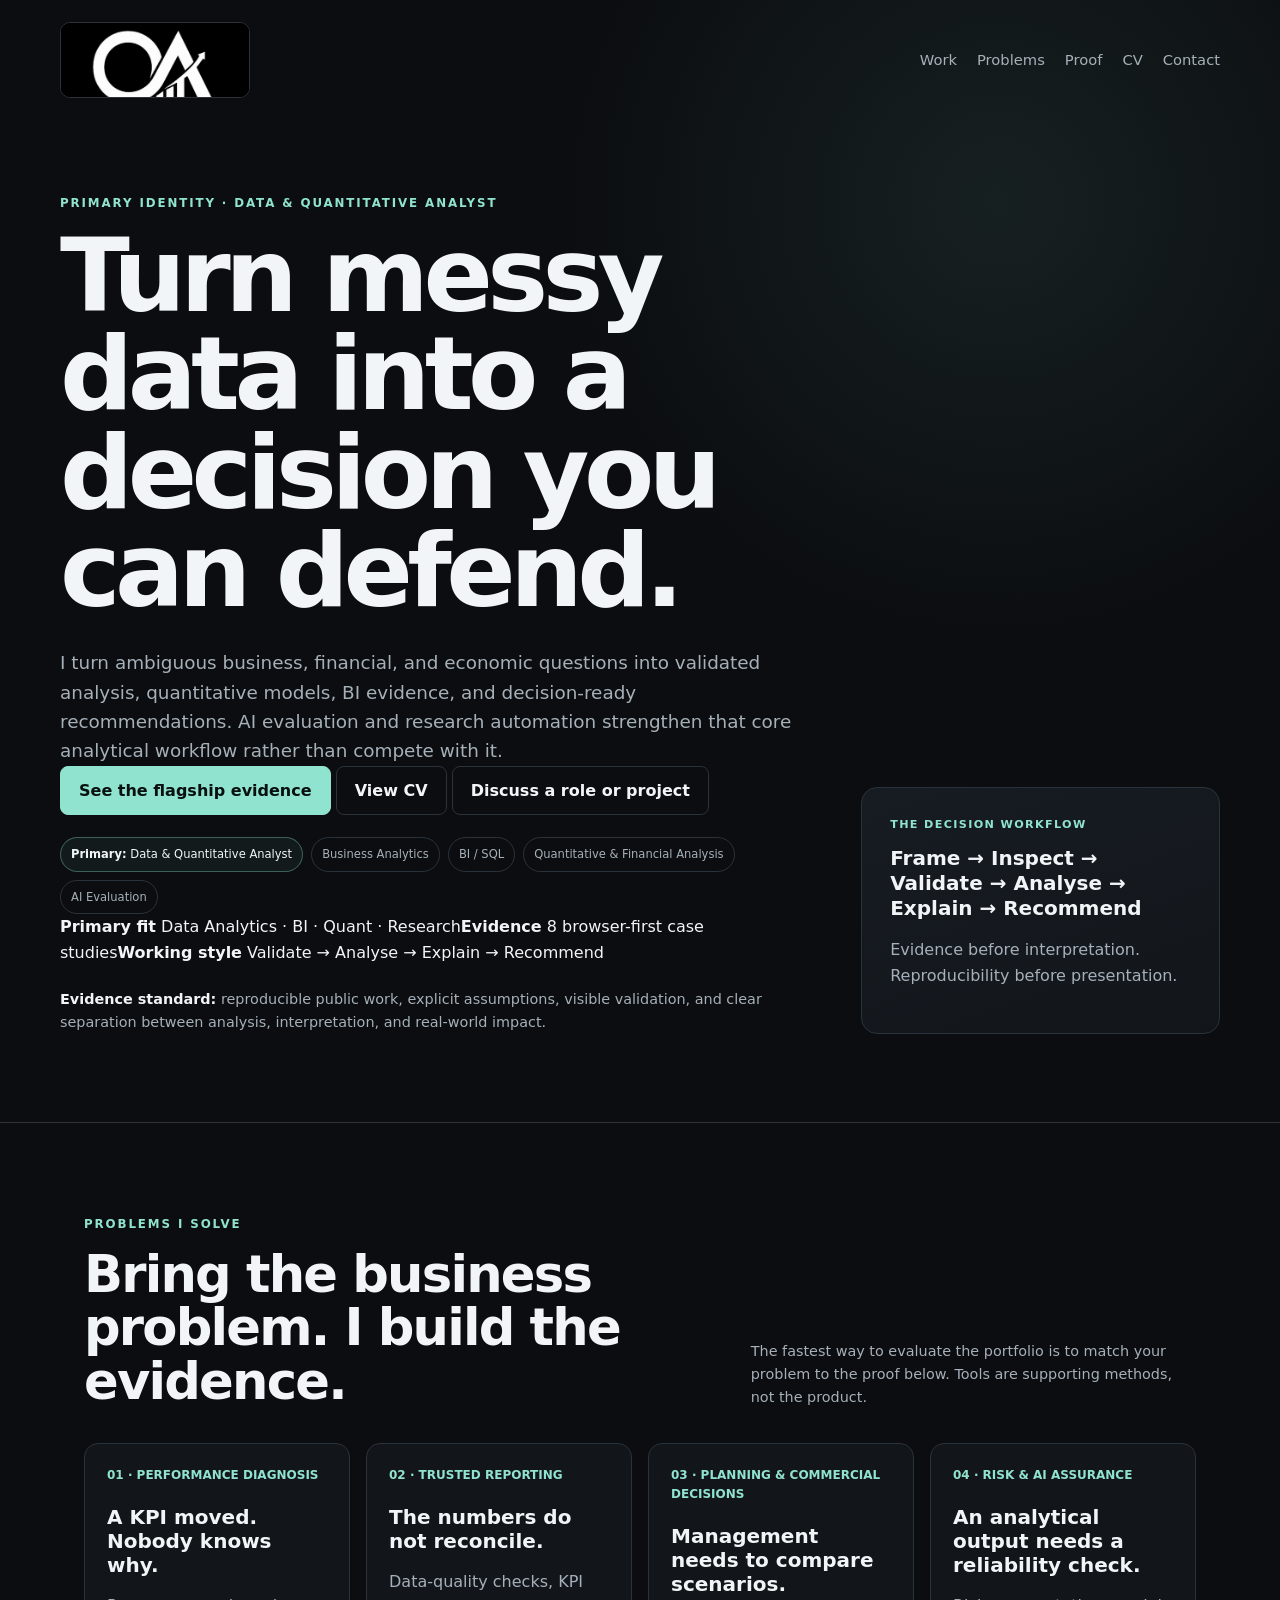
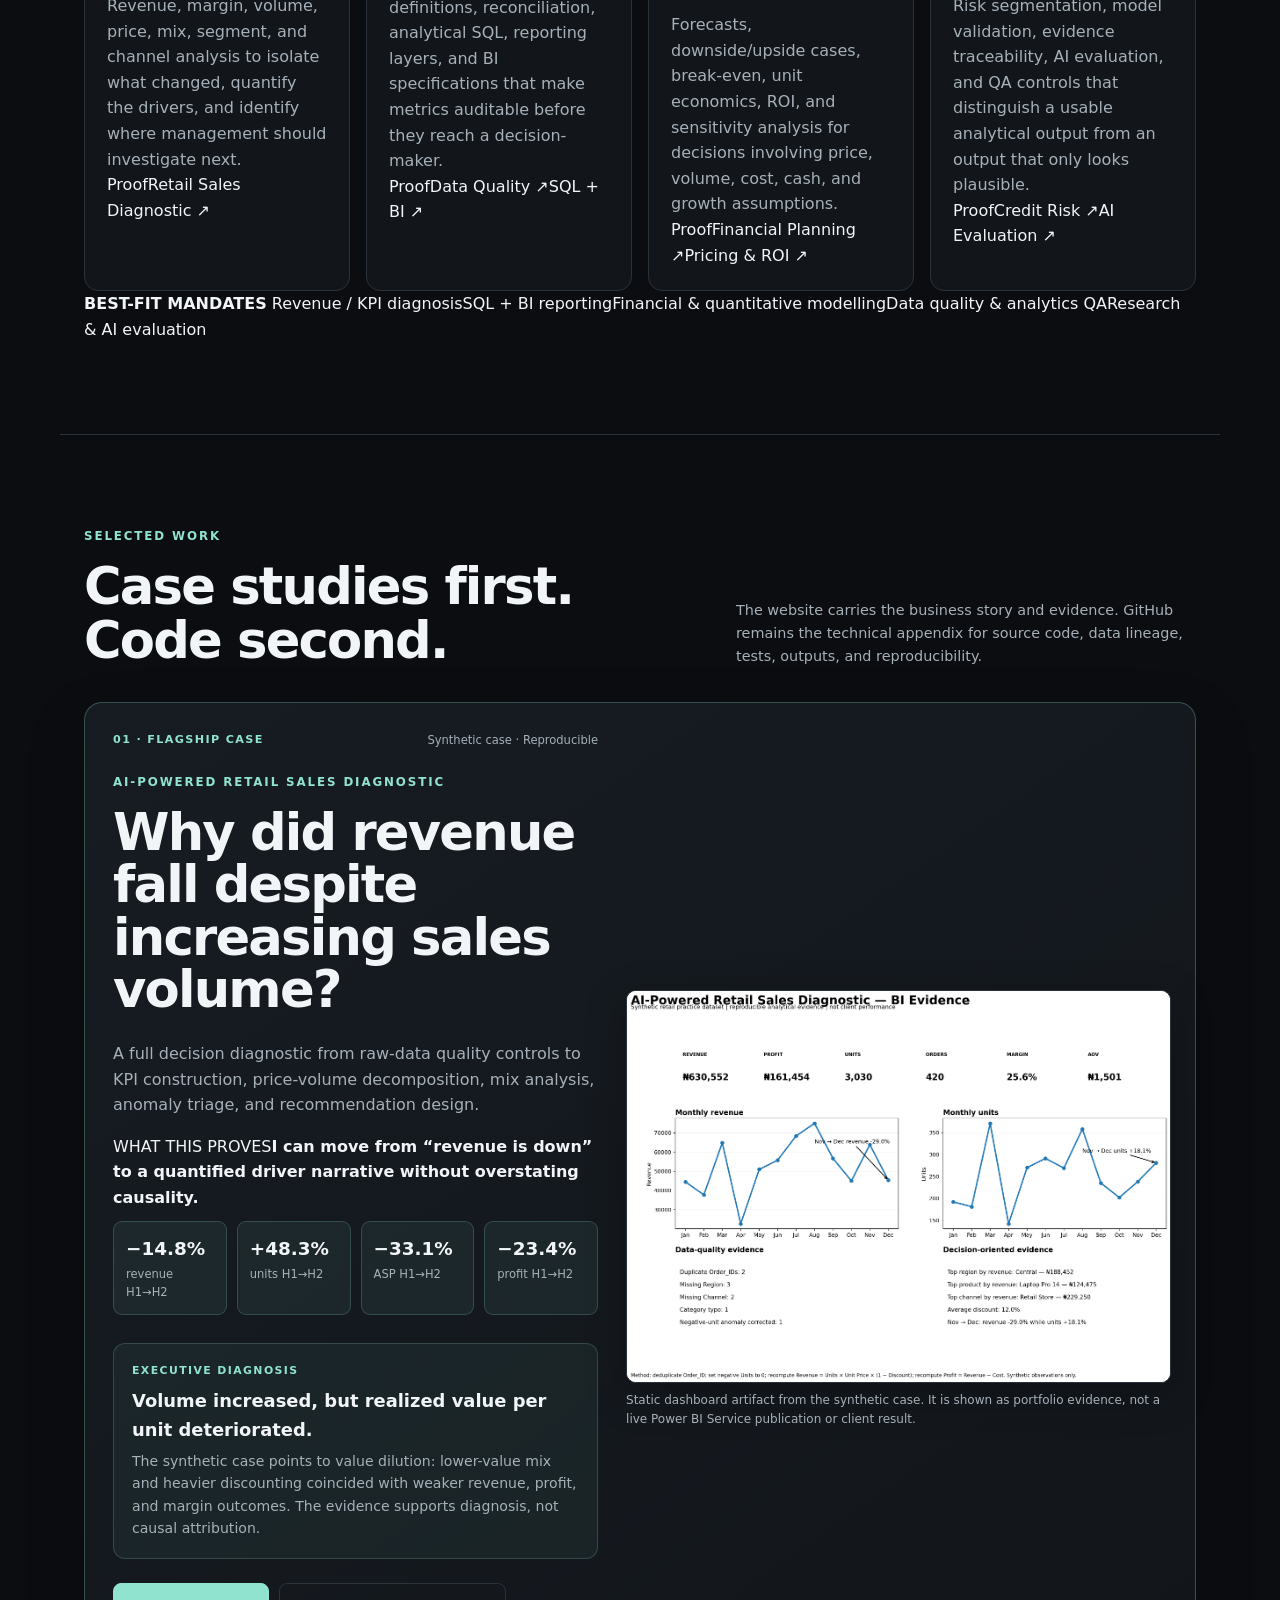
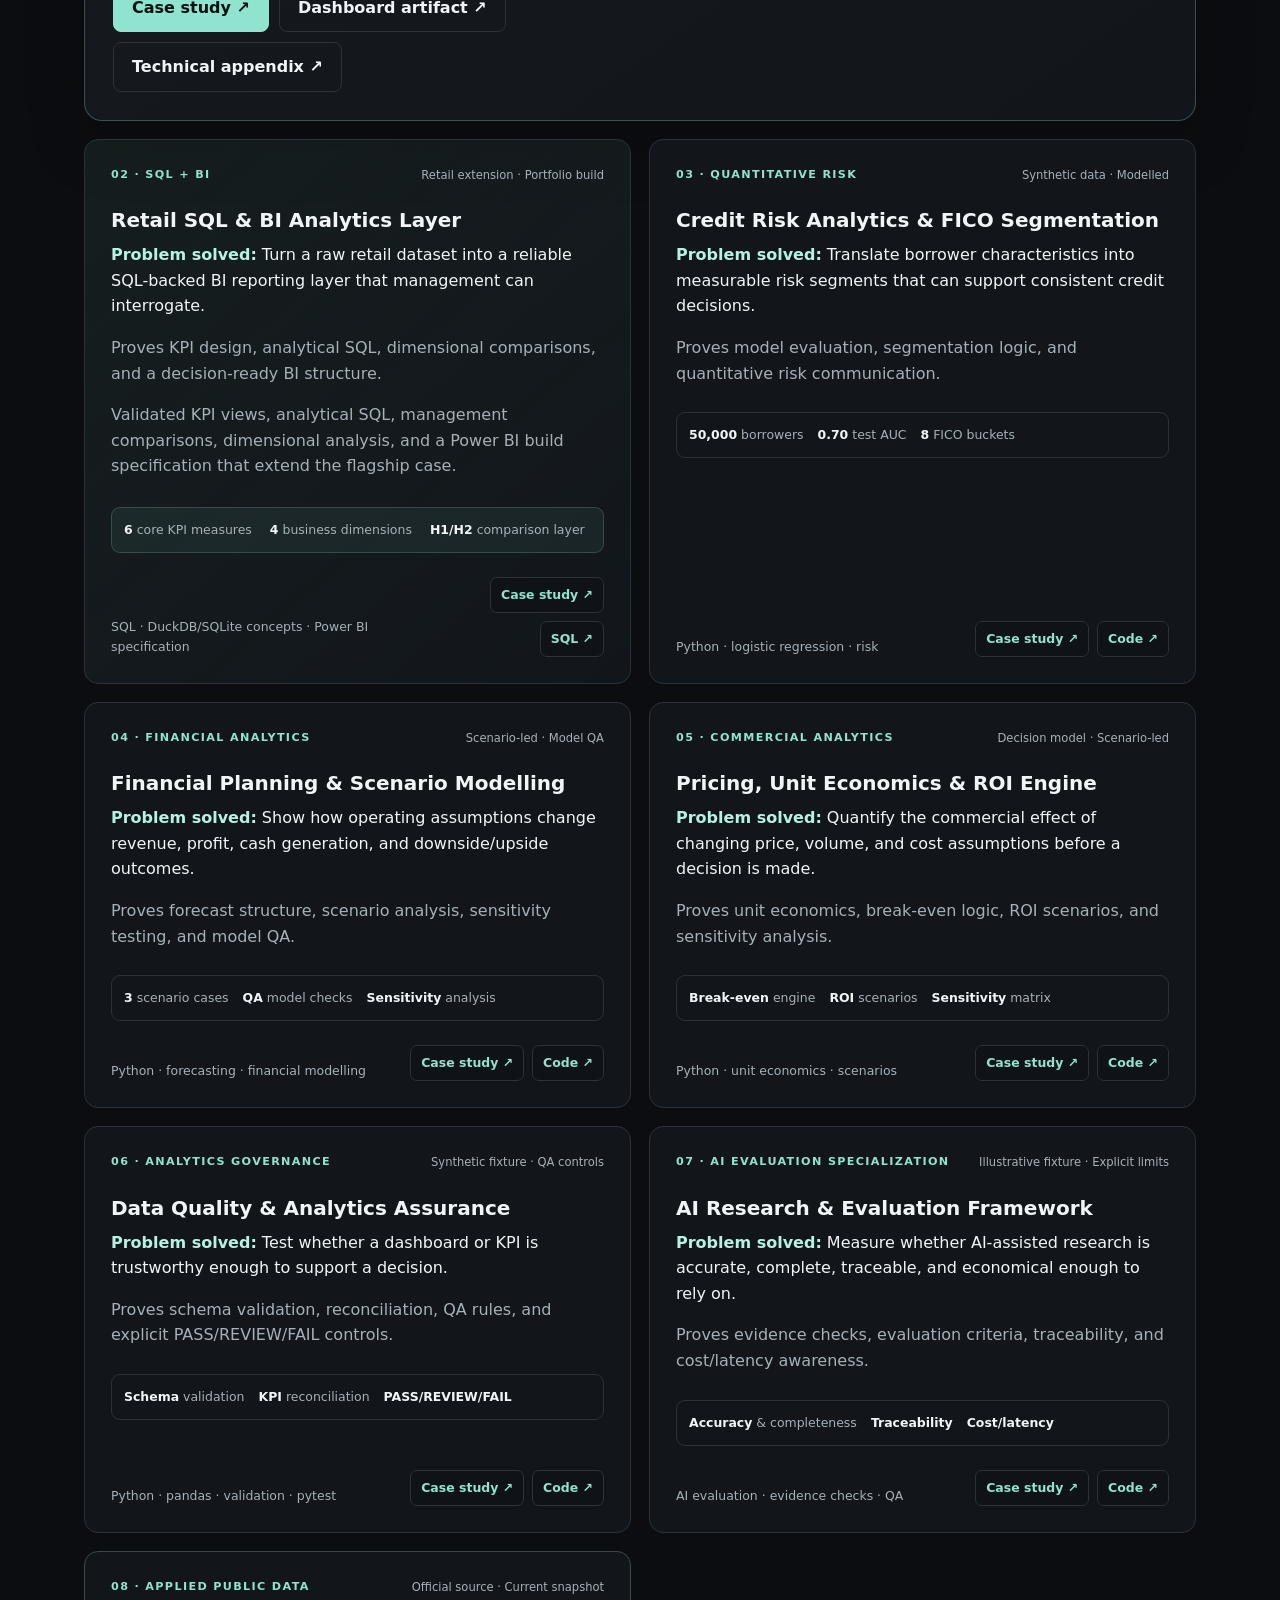
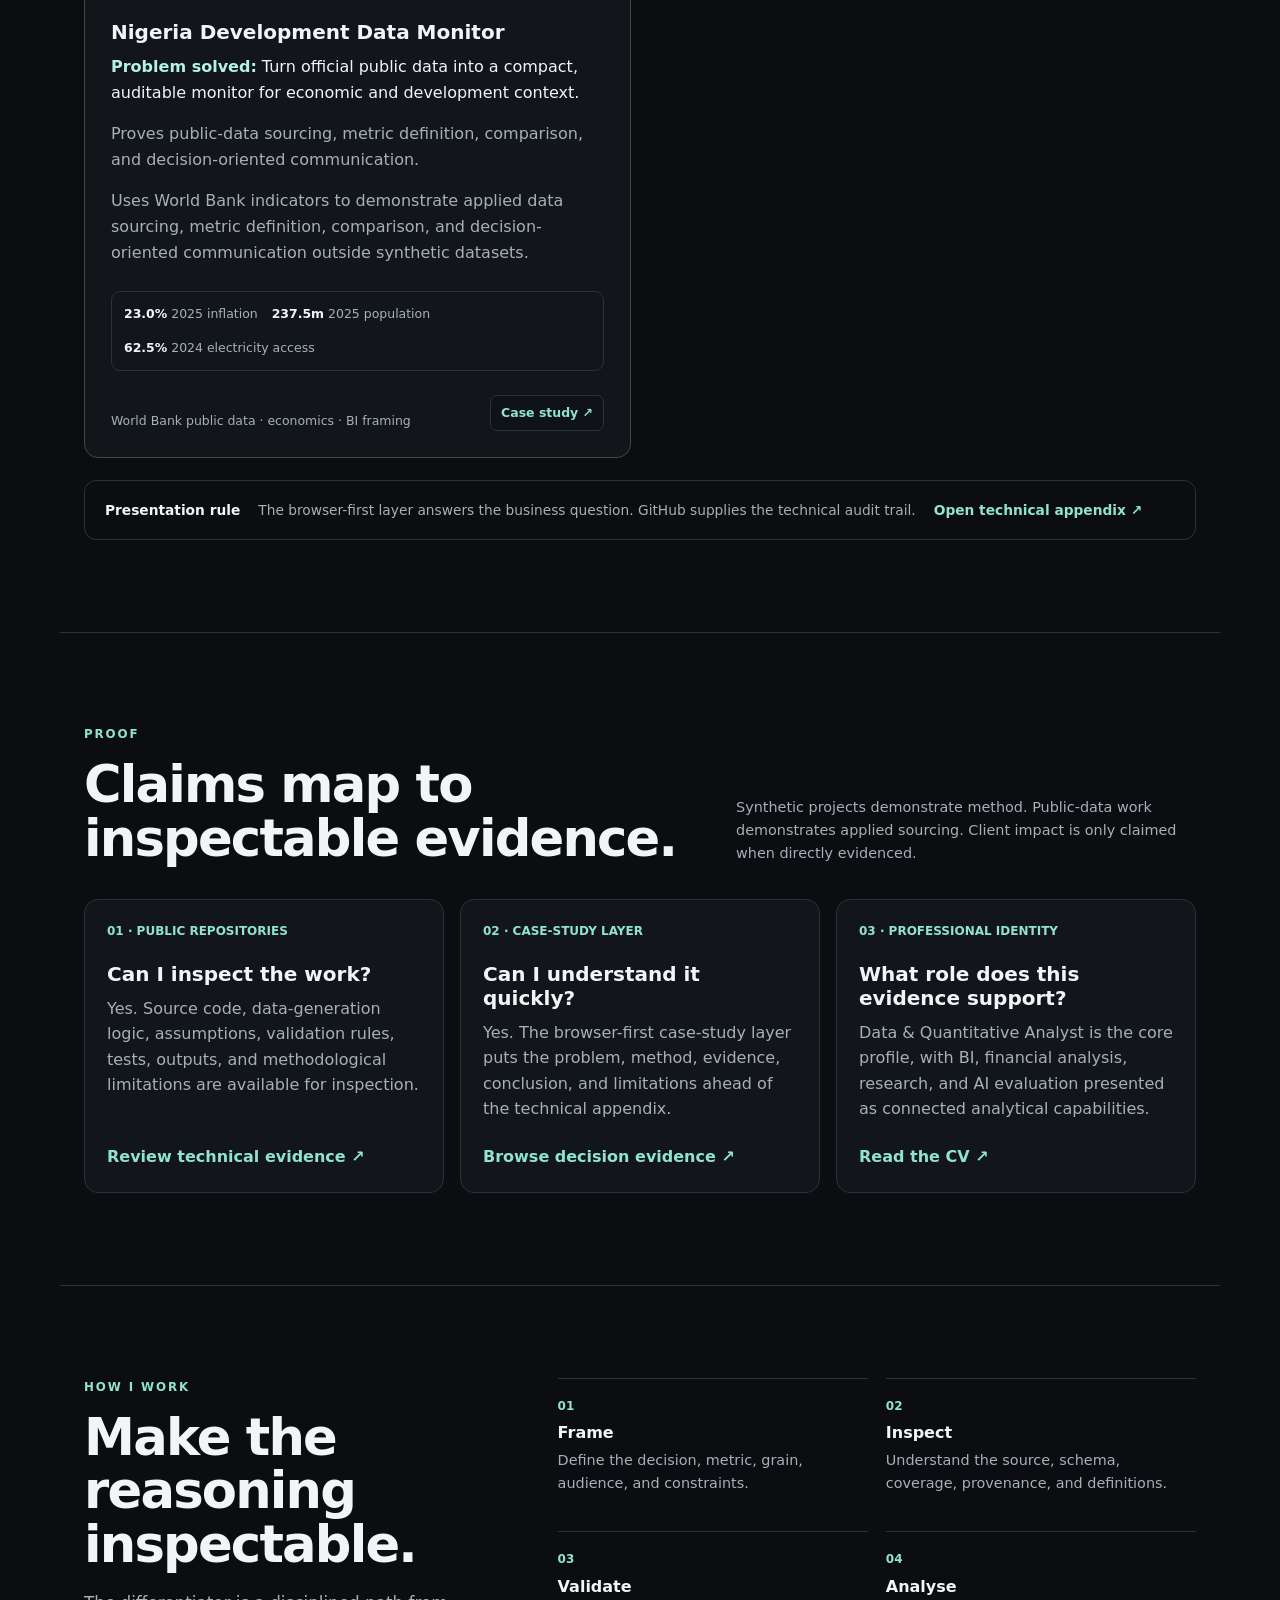
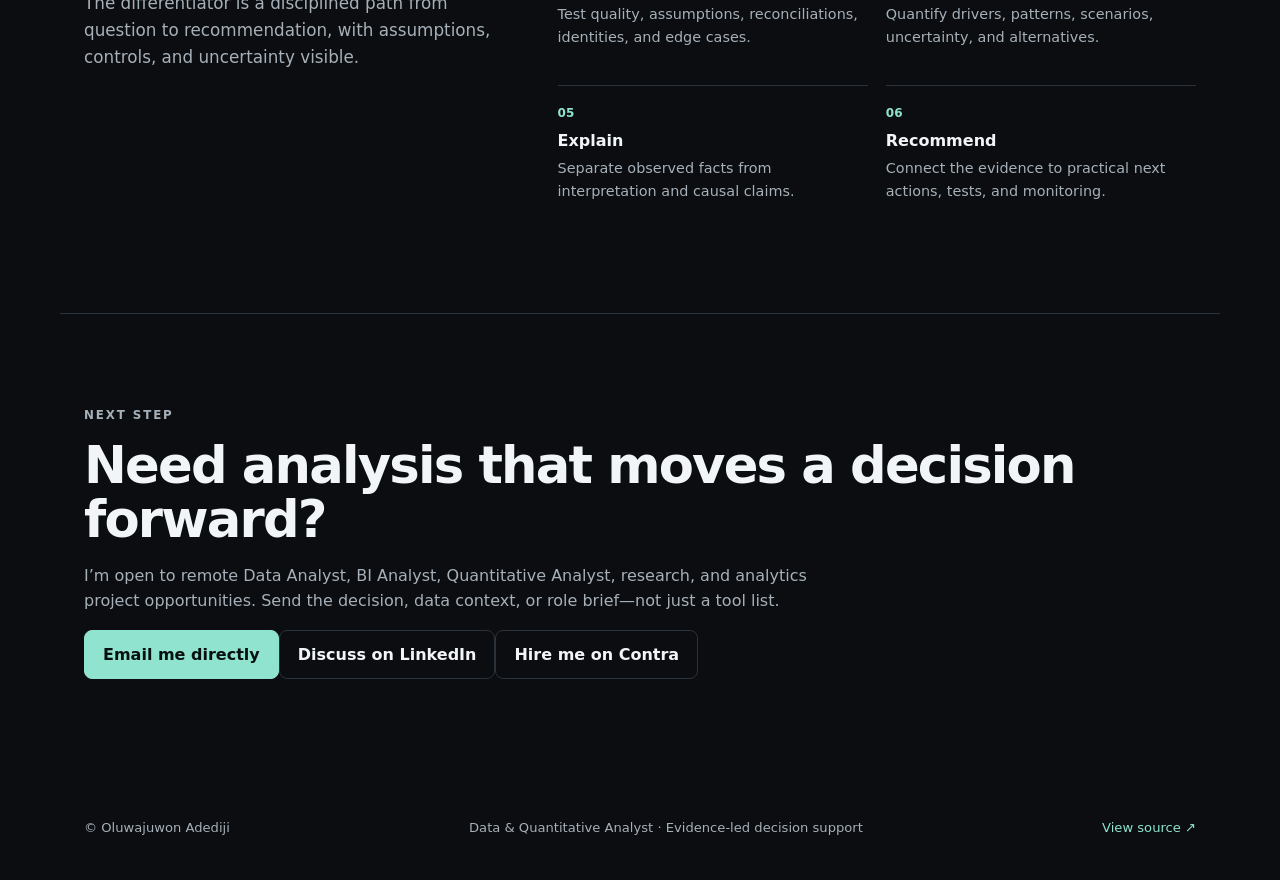
==== commit 8f7bfec6: "Improve portfolio 60-second problem-to-proof scan" ====
--- a/docs/index.html
+++ b/docs/index.html
@@ -28,7 +28,7 @@
   <nav class="nav" aria-label="Primary navigation">
     <a class="brand" href="./" aria-label="Oluwajuwon Adediji home"><img class="brand-full" src="assets/logo.png" alt="Oluwajuwon Adediji logo"><img class="brand-mark" src="assets/mark.png" alt=""></a>
     <div class="nav-links">
-      <a href="#work">Work</a><a href="#capabilities">Capabilities</a><a href="#proof">Proof</a><a href="cv.html">CV</a><a href="#contact">Contact</a>
+      <a href="#work">Work</a><a href="#capabilities">Problems</a><a href="#proof">Proof</a><a href="cv.html">CV</a><a href="#contact">Contact</a>
     </div>
   </nav>
   <div class="hero-grid">
@@ -48,7 +48,7 @@
         <span>Quantitative &amp; Financial Analysis</span>
         <span>AI Evaluation</span>
       </div>
-      <p class="proof-line"><strong>Evidence standard:</strong> reproducible public work, explicit assumptions, visible validation, and clear separation between analysis, interpretation, and real-world impact.</p>
+      <div class="scan-signals" aria-label="Recruiter and client scan"><span><strong>Primary fit</strong> Data Analytics · BI · Quant · Research</span><span><strong>Evidence</strong> 8 browser-first case studies</span><span><strong>Working style</strong> Validate → Analyse → Explain → Recommend</span></div><p class="proof-line"><strong>Evidence standard:</strong> reproducible public work, explicit assumptions, visible validation, and clear separation between analysis, interpretation, and real-world impact.</p>
     </div>
     <aside class="hero-card">
       <span>THE DECISION WORKFLOW</span>
@@ -60,16 +60,39 @@
 
 <main id="main-content">
 <section id="capabilities" class="section intro-section">
-  <div class="section-heading">
-    <p class="eyebrow">WHAT I SOLVE</p>
-    <h2>Analysis built around the decision, not the tool.</h2>
-    <p class="section-lede">Revenue diagnosis, KPI reliability, risk segmentation, planning models, commercial trade-offs, SQL/BI reporting, and controlled AI evaluation.</p>
-  </div>
-  <div class="capability-grid">
-    <article><span class="card-number">01</span><h3>Diagnose performance</h3><p>Revenue, margin, KPI, segmentation, and reporting analysis that explains what moved and where to investigate.</p></article>
-    <article><span class="card-number">02</span><h3>Model trade-offs</h3><p>Forecasts, risk segments, unit economics, break-even, scenarios, and sensitivity analysis for structured decisions.</p></article>
-    <article><span class="card-number">03</span><h3>Build BI evidence</h3><p>SQL analytical layers, KPI definitions, dashboard narratives, and Power BI build specifications that connect reporting to action.</p></article>
-    <article><span class="card-number">04</span><h3>Control analytical quality</h3><p>Data validation, reconciliation, documented assumptions, reproducible workflows, and AI-evaluation controls.</p></article>
+  <div class="section-heading section-heading-row">
+    <div><p class="eyebrow">PROBLEMS I SOLVE</p><h2>Bring the business problem. I build the evidence.</h2></div>
+    <p class="section-note">The fastest way to evaluate the portfolio is to match your problem to the proof below. Tools are supporting methods, not the product.</p>
+  </div>
+  <div class="capability-grid problem-grid">
+    <article>
+      <span class="card-number">01 · PERFORMANCE DIAGNOSIS</span>
+      <h3>A KPI moved. Nobody knows why.</h3>
+      <p>Revenue, margin, volume, price, mix, segment, and channel analysis to isolate what changed, quantify the drivers, and identify where management should investigate next.</p>
+      <div class="proof-link"><span>Proof</span><a href="case-studies/retail-sales-diagnostic.html">Retail Sales Diagnostic ↗</a></div>
+    </article>
+    <article>
+      <span class="card-number">02 · TRUSTED REPORTING</span>
+      <h3>The numbers do not reconcile.</h3>
+      <p>Data-quality checks, KPI definitions, reconciliation, analytical SQL, reporting layers, and BI specifications that make metrics auditable before they reach a decision-maker.</p>
+      <div class="proof-link"><span>Proof</span><a href="case-studies/data-quality.html">Data Quality ↗</a><a href="case-studies/sql-bi-retail-analytics.html">SQL + BI ↗</a></div>
+    </article>
+    <article>
+      <span class="card-number">03 · PLANNING &amp; COMMERCIAL DECISIONS</span>
+      <h3>Management needs to compare scenarios.</h3>
+      <p>Forecasts, downside/upside cases, break-even, unit economics, ROI, and sensitivity analysis for decisions involving price, volume, cost, cash, and growth assumptions.</p>
+      <div class="proof-link"><span>Proof</span><a href="case-studies/financial-planning.html">Financial Planning ↗</a><a href="case-studies/pricing-roi.html">Pricing &amp; ROI ↗</a></div>
+    </article>
+    <article>
+      <span class="card-number">04 · RISK &amp; AI ASSURANCE</span>
+      <h3>An analytical output needs a reliability check.</h3>
+      <p>Risk segmentation, model validation, evidence traceability, AI evaluation, and QA controls that distinguish a usable analytical output from an output that only looks plausible.</p>
+      <div class="proof-link"><span>Proof</span><a href="case-studies/credit-risk.html">Credit Risk ↗</a><a href="case-studies/ai-research-evaluation.html">AI Evaluation ↗</a></div>
+    </article>
+  </div>
+  <div class="fit-strip">
+    <strong>BEST-FIT MANDATES</strong>
+    <span>Revenue / KPI diagnosis</span><span>SQL + BI reporting</span><span>Financial &amp; quantitative modelling</span><span>Data quality &amp; analytics QA</span><span>Research &amp; AI evaluation</span>
   </div>
 </section>
 
@@ -84,7 +107,7 @@
       <div class="project-meta"><span>01 · FLAGSHIP CASE</span><span class="evidence">Synthetic case · Reproducible</span></div>
       <p class="eyebrow">AI-POWERED RETAIL SALES DIAGNOSTIC</p>
       <h3>Why did revenue fall despite increasing sales volume?</h3>
-      <p class="flagship-lede">A full decision diagnostic from raw-data quality controls to KPI construction, price-volume decomposition, mix analysis, anomaly triage, and recommendation design.</p>
+      <p class="flagship-lede">A full decision diagnostic from raw-data quality controls to KPI construction, price-volume decomposition, mix analysis, anomaly triage, and recommendation design.</p><div class="scan-outcome"><span>WHAT THIS PROVES</span><strong>I can move from “revenue is down” to a quantified driver narrative without overstating causality.</strong></div>
       <div class="metric-grid">
         <div><strong>−14.8%</strong><span>revenue H1→H2</span></div>
         <div><strong>+48.3%</strong><span>units H1→H2</span></div>
@@ -111,7 +134,7 @@
     <article class="project-card highlight">
       <div class="project-meta"><span>02 · SQL + BI</span><span class="evidence">Retail extension · Portfolio build</span></div>
       <h3>Retail SQL &amp; BI Analytics Layer</h3>
-      <p class="question"><strong>Decision question:</strong> How should the retail dataset become a reliable SQL-backed BI reporting layer?</p>
+      <p class="question"><strong>Problem solved:</strong> Turn a raw retail dataset into a reliable SQL-backed BI reporting layer that management can interrogate.</p><p class="proof-summary">Proves KPI design, analytical SQL, dimensional comparisons, and a decision-ready BI structure.</p>
       <p>Validated KPI views, analytical SQL, management comparisons, dimensional analysis, and a Power BI build specification that extend the flagship case.</p>
       <div class="metric-strip"><span><strong>6</strong> core KPI measures</span><span><strong>4</strong> business dimensions</span><span><strong>H1/H2</strong> comparison layer</span></div>
       <div class="card-footer"><span>SQL · DuckDB/SQLite concepts · Power BI specification</span><span class="button-row"><a class="mini-button" href="case-studies/sql-bi-retail-analytics.html">Case study ↗</a><a class="mini-button" href="sql-bi/retail_diagnostic.sql">SQL ↗</a></span></div>
@@ -120,7 +143,7 @@
     <article class="project-card">
       <div class="project-meta"><span>03 · QUANTITATIVE RISK</span><span class="evidence">Synthetic data · Modelled</span></div>
       <h3>Credit Risk Analytics &amp; FICO Segmentation</h3>
-      <p class="question"><strong>Decision question:</strong> How can borrower risk be modelled and translated into usable rating bands?</p>
+      <p class="question"><strong>Problem solved:</strong> Translate borrower characteristics into measurable risk segments that can support consistent credit decisions.</p><p class="proof-summary">Proves model evaluation, segmentation logic, and quantitative risk communication.</p>
       <div class="mini-metrics"><span><strong>50,000</strong> borrowers</span><span><strong>0.70</strong> test AUC</span><span><strong>8</strong> FICO buckets</span></div>
       <div class="card-footer"><span>Python · logistic regression · risk</span><span class="button-row"><a class="mini-button" href="case-studies/credit-risk.html">Case study ↗</a><a class="mini-button" href="https://github.com/oluwajuwonade/credit-risk-fico-segmentation" rel="external">Code ↗</a></span></div>
     </article>
@@ -128,7 +151,7 @@
     <article class="project-card">
       <div class="project-meta"><span>04 · FINANCIAL ANALYTICS</span><span class="evidence">Scenario-led · Model QA</span></div>
       <h3>Financial Planning &amp; Scenario Modelling</h3>
-      <p class="question"><strong>Decision question:</strong> How do operating assumptions translate into revenue, profit, cash generation, and downside/upside outcomes?</p>
+      <p class="question"><strong>Problem solved:</strong> Show how operating assumptions change revenue, profit, cash generation, and downside/upside outcomes.</p><p class="proof-summary">Proves forecast structure, scenario analysis, sensitivity testing, and model QA.</p>
       <div class="mini-metrics"><span><strong>3</strong> scenario cases</span><span><strong>QA</strong> model checks</span><span><strong>Sensitivity</strong> analysis</span></div>
       <div class="card-footer"><span>Python · forecasting · financial modelling</span><span class="button-row"><a class="mini-button" href="case-studies/financial-planning.html">Case study ↗</a><a class="mini-button" href="https://github.com/oluwajuwonade/financial-modelling-starter-system" rel="external">Code ↗</a></span></div>
     </article>
@@ -136,7 +159,7 @@
     <article class="project-card">
       <div class="project-meta"><span>05 · COMMERCIAL ANALYTICS</span><span class="evidence">Decision model · Scenario-led</span></div>
       <h3>Pricing, Unit Economics &amp; ROI Engine</h3>
-      <p class="question"><strong>Decision question:</strong> What happens to contribution, break-even, and ROI when price, volume, or cost changes?</p>
+      <p class="question"><strong>Problem solved:</strong> Quantify the commercial effect of changing price, volume, and cost assumptions before a decision is made.</p><p class="proof-summary">Proves unit economics, break-even logic, ROI scenarios, and sensitivity analysis.</p>
       <div class="mini-metrics"><span><strong>Break-even</strong> engine</span><span><strong>ROI</strong> scenarios</span><span><strong>Sensitivity</strong> matrix</span></div>
       <div class="card-footer"><span>Python · unit economics · scenarios</span><span class="button-row"><a class="mini-button" href="case-studies/pricing-roi.html">Case study ↗</a><a class="mini-button" href="https://github.com/oluwajuwonade/pricing-roi-analytics-engine" rel="external">Code ↗</a></span></div>
     </article>
@@ -144,7 +167,7 @@
     <article class="project-card">
       <div class="project-meta"><span>06 · ANALYTICS GOVERNANCE</span><span class="evidence">Synthetic fixture · QA controls</span></div>
       <h3>Data Quality &amp; Analytics Assurance</h3>
-      <p class="question"><strong>Decision question:</strong> Can a dashboard or KPI be trusted before it reaches a decision-maker?</p>
+      <p class="question"><strong>Problem solved:</strong> Test whether a dashboard or KPI is trustworthy enough to support a decision.</p><p class="proof-summary">Proves schema validation, reconciliation, QA rules, and explicit PASS/REVIEW/FAIL controls.</p>
       <div class="mini-metrics"><span><strong>Schema</strong> validation</span><span><strong>KPI</strong> reconciliation</span><span><strong>PASS/REVIEW/FAIL</strong></span></div>
       <div class="card-footer"><span>Python · pandas · validation · pytest</span><span class="button-row"><a class="mini-button" href="case-studies/data-quality.html">Case study ↗</a><a class="mini-button" href="https://github.com/oluwajuwonade/data-quality-audit-toolkit" rel="external">Code ↗</a></span></div>
     </article>
@@ -152,7 +175,7 @@
     <article class="project-card">
       <div class="project-meta"><span>07 · AI EVALUATION SPECIALIZATION</span><span class="evidence">Illustrative fixture · Explicit limits</span></div>
       <h3>AI Research &amp; Evaluation Framework</h3>
-      <p class="question"><strong>Decision question:</strong> How should AI-assisted research quality be measured before reliance?</p>
+      <p class="question"><strong>Problem solved:</strong> Measure whether AI-assisted research is accurate, complete, traceable, and economical enough to rely on.</p><p class="proof-summary">Proves evidence checks, evaluation criteria, traceability, and cost/latency awareness.</p>
       <div class="mini-metrics"><span><strong>Accuracy</strong> &amp; completeness</span><span><strong>Traceability</strong></span><span><strong>Cost/latency</strong></span></div>
       <div class="card-footer"><span>AI evaluation · evidence checks · QA</span><span class="button-row"><a class="mini-button" href="case-studies/ai-research-evaluation.html">Case study ↗</a><a class="mini-button" href="https://github.com/oluwajuwonade/ai-research-evaluation-system" rel="external">Code ↗</a></span></div>
     </article>
@@ -160,7 +183,7 @@
     <article class="project-card public-data">
       <div class="project-meta"><span>08 · APPLIED PUBLIC DATA</span><span class="evidence">Official source · Current snapshot</span></div>
       <h3>Nigeria Development Data Monitor</h3>
-      <p class="question"><strong>Decision question:</strong> What does a compact, auditable public-data monitor reveal about Nigeria's development context?</p>
+      <p class="question"><strong>Problem solved:</strong> Turn official public data into a compact, auditable monitor for economic and development context.</p><p class="proof-summary">Proves public-data sourcing, metric definition, comparison, and decision-oriented communication.</p>
       <p>Uses World Bank indicators to demonstrate applied data sourcing, metric definition, comparison, and decision-oriented communication outside synthetic datasets.</p>
       <div class="mini-metrics"><span><strong>23.0%</strong> 2025 inflation</span><span><strong>237.5m</strong> 2025 population</span><span><strong>62.5%</strong> 2024 electricity access</span></div>
       <div class="card-footer"><span>World Bank public data · economics · BI framing</span><span class="button-row"><a class="mini-button" href="case-studies/nigeria-public-data.html">Case study ↗</a></span></div>
@@ -176,9 +199,9 @@
     <p class="section-note">Synthetic projects demonstrate method. Public-data work demonstrates applied sourcing. Client impact is only claimed when directly evidenced.</p>
   </div>
   <div class="proof-grid">
-    <article class="proof-card"><span class="card-number">01 · PUBLIC REPOSITORIES</span><h3>Source + reproducibility</h3><p>Source code, data-generation logic, assumptions, validation rules, tests, outputs, and methodological limitations are available for inspection.</p><a href="https://github.com/oluwajuwonade" rel="external">Review GitHub ↗</a></article>
-    <article class="proof-card"><span class="card-number">02 · CASE-STUDY LAYER</span><h3>Business story + evidence</h3><p>Major repositories have browser-first case studies so a recruiter or client can understand the decision context before reading code.</p><a href="#work">Browse the cases ↗</a></article>
-    <article class="proof-card"><span class="card-number">03 · PROFESSIONAL IDENTITY</span><h3>One core profile</h3><p>Primary positioning is Data &amp; Quantitative Analyst. AI evaluation is presented as a specialization that strengthens the analytical profile.</p><a href="cv.html">Read the CV ↗</a></article>
+    <article class="proof-card"><span class="card-number">01 · PUBLIC REPOSITORIES</span><h3>Can I inspect the work?</h3><p>Yes. Source code, data-generation logic, assumptions, validation rules, tests, outputs, and methodological limitations are available for inspection.</p><a href="https://github.com/oluwajuwonade" rel="external">Review technical evidence ↗</a></article>
+    <article class="proof-card"><span class="card-number">02 · CASE-STUDY LAYER</span><h3>Can I understand it quickly?</h3><p>Yes. The browser-first case-study layer puts the problem, method, evidence, conclusion, and limitations ahead of the technical appendix.</p><a href="#work">Browse decision evidence ↗</a></article>
+    <article class="proof-card"><span class="card-number">03 · PROFESSIONAL IDENTITY</span><h3>What role does this evidence support?</h3><p>Data &amp; Quantitative Analyst is the core profile, with BI, financial analysis, research, and AI evaluation presented as connected analytical capabilities.</p><a href="cv.html">Read the CV ↗</a></article>
   </div>
 </section>
 
--- a/docs/styles.css
+++ b/docs/styles.css
@@ -21,39 +21,77 @@
 h1{max-width:800px;margin:0;font-size:clamp(3rem,8vw,6.8rem);line-height:.96;letter-spacing:-.055em}
 h2{margin:0;font-size:clamp(2rem,4vw,3.4rem);line-height:1.05;letter-spacing:-.035em}
 h3{margin:0 0 10px;font-size:1.25rem;line-height:1.2}
-.hero-copy{max-width:720px;margin:28px 0 0;color:var(--muted);font-size:1.15rem}
+.hero-copy{max-width:740px;margin:28px 0 0;color:var(--muted);font-size:1.15rem}
 .proof-line{max-width:720px;margin:22px 0 0;color:var(--muted);font-size:.9rem}.proof-line strong{color:var(--text)}
-.actions{display:flex;gap:12px;flex-wrap:wrap;margin-top:32px}
-.button{display:inline-flex;min-height:46px;align-items:center;justify-content:center;padding:11px 18px;border:1px solid var(--line);border-radius:8px;font-weight:750;transition:transform .18s var(--ease),border-color .18s var(--ease),background-color .18s var(--ease)}
-.button:hover{transform:translateY(-2px)}.button.primary{background:var(--accent);color:#08110f;border-color:var(--accent)}.button.secondary{background:transparent}
+.identity-strip{display:flex;gap:8px;flex-wrap:wrap;margin-top:22px}
+.identity-strip span{padding:7px 10px;border:1px solid var(--line);border-radius:999px;color:var(--muted);font-size:.72rem}
+.identity-strip span:first-child{border-color:rgba(143,227,207,.35);color:var(--text);background:rgba(143,227,207,.06)}
 .hero-card{padding:28px;background:linear-gradient(160deg,var(--panel-2),var(--panel));border:1px solid var(--line);border-radius:16px}
 .hero-card span,.project-meta span:first-child{display:block;color:var(--accent);font-size:.7rem;font-weight:800;letter-spacing:.12em}
 .hero-card strong{display:block;margin:12px 0;font-size:1.25rem;line-height:1.25}.hero-card p,.project-card p,.capability-grid p,.steps p,.contact p{color:var(--muted)}
 .section{padding:92px 24px}.section-heading{max-width:780px;margin-bottom:34px}.section-lede{max-width:740px;margin:18px 0 0;color:var(--muted);font-size:1.05rem}
 .section-heading-row{display:flex;justify-content:space-between;gap:48px;align-items:end;max-width:none}.section-note{max-width:460px;margin:0;color:var(--muted);font-size:.9rem}
 .capability-grid{display:grid;grid-template-columns:repeat(4,1fr);gap:16px}.capability-grid article{padding:22px;background:var(--panel);border:1px solid var(--line);border-radius:14px}.card-number{display:block;margin-bottom:20px;color:var(--accent);font-size:.75rem;font-weight:800}.capability-grid p{margin-bottom:0}
-.work-section{border-top:1px solid var(--line)}.project-grid{display:grid;grid-template-columns:repeat(2,minmax(0,1fr));gap:18px}
+.work-section{border-top:1px solid var(--line)}
+.flagship-card{display:grid;grid-template-columns:minmax(0,.95fr) minmax(0,1.05fr);gap:24px;padding:24px;background:linear-gradient(145deg,var(--panel-2),var(--panel));border:1px solid rgba(143,227,207,.28);border-radius:18px;box-shadow:0 24px 60px rgba(0,0,0,.18)}
+.flagship-copy{display:flex;flex-direction:column;min-width:0;padding:4px}
+.flagship-copy h3{font-size:clamp(2rem,4vw,3.35rem);line-height:1.02;letter-spacing:-.035em;max-width:680px}
+.flagship-lede{max-width:690px;color:var(--muted);font-size:1rem}
+.flagship-visual{display:flex;align-items:center;min-width:0}
+.flagship-figure{width:100%}
+.flagship-figure img{box-shadow:0 12px 40px rgba(0,0,0,.25)}
+.takeaway{margin:10px 0 4px;padding:18px;background:rgba(143,227,207,.06);border:1px solid rgba(143,227,207,.19);border-radius:12px}
+.takeaway-label,.diagnosis-label,.identity-label{display:block;color:var(--accent);font-size:.68rem;font-weight:800;letter-spacing:.13em}
+.takeaway strong{display:block;margin:8px 0 5px;font-size:1.12rem}.takeaway p{margin:0;color:var(--muted);font-size:.88rem}
+.evidence-path{display:flex;gap:10px;flex-wrap:wrap;margin-top:20px}
+.supporting-projects{margin-top:18px}
+.project-grid{display:grid;grid-template-columns:repeat(2,minmax(0,1fr));gap:18px}
 .project-card{display:flex;flex-direction:column;min-width:0;padding:26px;background:var(--panel);border:1px solid var(--line);border-radius:14px;transition:transform .2s var(--ease),border-color .2s var(--ease),background-color .2s var(--ease)}
 .project-card:hover{transform:translateY(-3px);border-color:#536572;background:var(--panel-2)}
-.project-card.featured{grid-column:span 2;background:linear-gradient(140deg,var(--panel-2),var(--panel))}
 .project-card.highlight{background:linear-gradient(140deg,rgba(143,227,207,.08),var(--panel))}
 .project-card.public-data{border-color:#3a4a45}
 .project-meta{display:flex;justify-content:space-between;gap:14px;margin-bottom:24px}.project-meta .evidence{color:var(--muted);font-size:.72rem;text-align:right}
 .project-card p{margin-top:0}.project-card .question{color:var(--text)}.project-card .question strong{color:var(--accent-strong)}
-.metric-grid{display:grid;grid-template-columns:repeat(4,minmax(0,1fr));gap:10px;margin:10px 0 22px}.metric-grid div,.mini-metrics,.metric-strip{padding:12px;background:rgba(143,227,207,.07);border:1px solid rgba(143,227,207,.2);border-radius:9px}
+.metric-grid{display:grid;grid-template-columns:repeat(4,minmax(0,1fr));gap:10px;margin:10px 0 18px}.metric-grid div,.mini-metrics,.metric-strip{padding:12px;background:rgba(143,227,207,.07);border:1px solid rgba(143,227,207,.2);border-radius:9px}
 .metric-grid strong,.metric-grid span{display:block}.metric-grid strong{font-size:1.15rem}.metric-grid span{margin-top:2px;color:var(--muted);font-size:.72rem}
 .mini-metrics{display:flex;gap:14px;flex-wrap:wrap;margin:10px 0 2px;background:transparent;border-color:var(--line)}.mini-metrics span,.metric-strip span{font-size:.78rem;color:var(--muted)}.mini-metrics strong,.metric-strip strong{color:var(--text)}
 .metric-strip{display:flex;gap:18px;flex-wrap:wrap;margin:12px 0 2px}
 .evidence-figure{margin:0 0 4px}.evidence-figure img{display:block;width:100%;height:auto;border:1px solid var(--line);border-radius:10px;background:#fff}.evidence-figure figcaption{margin-top:8px;color:var(--muted);font-size:.75rem}
-.card-footer{display:flex;justify-content:space-between;align-items:end;gap:16px;margin-top:auto;padding-top:22px;color:var(--muted);font-size:.78rem}.card-footer>a,.mini-button{color:var(--accent);font-weight:800;white-space:nowrap}
+.card-footer{display:flex;justify-content:space-between;align-items:end;gap:16px;margin-top:auto;padding-top:22px;color:var(--muted);font-size:.78rem}.card-footer>a,.mini-button,.text-link{color:var(--accent);font-weight:800;white-space:nowrap}
 .button-row{display:flex;gap:8px;flex-wrap:wrap;justify-content:flex-end}.mini-button{display:inline-flex;align-items:center;min-height:34px;padding:7px 10px;border:1px solid var(--line);border-radius:7px;background:#0f1317}
 .evidence-banner{display:flex;align-items:center;gap:18px;margin-top:22px;padding:18px 20px;border:1px solid var(--line);border-radius:12px;color:var(--muted);font-size:.86rem}.evidence-banner strong{color:var(--text);white-space:nowrap}.evidence-banner a{color:var(--accent);font-weight:800;white-space:nowrap}
 .proof-section{border-top:1px solid var(--line)}.proof-grid{display:grid;grid-template-columns:repeat(3,minmax(0,1fr));gap:16px}.proof-card{display:flex;flex-direction:column;padding:22px;background:var(--panel);border:1px solid var(--line);border-radius:14px}.proof-card h3{margin-bottom:10px}.proof-card p{margin:0 0 22px;color:var(--muted)}.proof-card a{margin-top:auto;color:var(--accent);font-weight:800}
 .method{display:grid;grid-template-columns:.8fr 1.2fr;gap:48px;border-top:1px solid var(--line);border-bottom:1px solid var(--line)}.steps{display:grid;grid-template-columns:repeat(2,minmax(0,1fr));gap:18px;margin:0;padding:0;list-style:none}.steps li{padding:18px 0;border-top:1px solid var(--line)}.steps span{display:block;color:var(--accent);font-size:.75rem;font-weight:800}.steps strong{display:block;margin-top:4px}.steps p{margin:4px 0 0;font-size:.9rem}
-.contact{padding-bottom:110px}.contact p{max-width:760px}footer{display:flex;justify-content:space-between;gap:20px;padding:28px 24px 42px;color:var(--muted);font-size:.82rem}footer a{color:var(--accent)}
-.case-hero{padding:22px 24px 0}.case-nav{max-width:var(--max);margin:0 auto}.case-nav .back{color:var(--accent);font-weight:800}.case-main{max-width:var(--max);margin:0 auto;padding:78px 24px 110px}.case-kicker{color:var(--accent);font-size:.75rem;letter-spacing:.15em;font-weight:800}.case-title{max-width:930px;margin:10px 0 18px;font-size:clamp(2.8rem,6vw,5.8rem);line-height:.98;letter-spacing:-.05em}.case-lede{max-width:800px;color:var(--muted);font-size:1.1rem}.case-actions{display:flex;gap:10px;flex-wrap:wrap;margin:28px 0 42px}.case-grid{display:grid;grid-template-columns:minmax(0,1.4fr) minmax(250px,.6fr);gap:22px}.case-panel{padding:24px;background:var(--panel);border:1px solid var(--line);border-radius:14px}.case-panel h2{font-size:1.7rem;margin-bottom:16px}.case-panel h3{font-size:1rem;margin:24px 0 8px;color:var(--accent-strong)}.case-panel p,.case-panel li{color:var(--muted)}.case-panel ul,.case-panel ol{padding-left:20px}.case-wide{grid-column:1/-1}.stat-grid{display:grid;grid-template-columns:repeat(4,minmax(0,1fr));gap:10px}.stat{padding:16px;background:rgba(143,227,207,.07);border:1px solid rgba(143,227,207,.2);border-radius:10px}.stat strong{display:block;font-size:1.35rem}.stat span{display:block;margin-top:3px;color:var(--muted);font-size:.75rem}.data-table{width:100%;border-collapse:collapse;font-size:.86rem}.data-table th,.data-table td{padding:11px 10px;text-align:left;border-bottom:1px solid var(--line)}.data-table th{color:var(--text);font-weight:800}.data-table td{color:var(--muted)}.note{padding:14px 16px;border-left:3px solid var(--accent);background:rgba(143,227,207,.05);color:var(--muted)}.sql-block{overflow:auto;margin:0;padding:18px;background:#0a0c0f;border:1px solid var(--line);border-radius:10px;color:#dfe7eb;font-family:"SFMono-Regular",Consolas,Monaco,monospace;font-size:.78rem;line-height:1.55;white-space:pre}
+.contact{padding-bottom:110px}.contact p{max-width:760px}
+footer{display:flex;justify-content:space-between;gap:20px;padding:28px 24px 42px;color:var(--muted);font-size:.82rem}footer a{color:var(--accent)}
+.case-hero{padding:22px 24px 0}.case-nav{max-width:var(--max);margin:0 auto}.case-nav .back{color:var(--accent);font-weight:800}
+.case-main{max-width:var(--max);margin:0 auto;padding:78px 24px 110px}.case-kicker{color:var(--accent);font-size:.75rem;letter-spacing:.15em;font-weight:800}.case-title{max-width:930px;margin:10px 0 18px;font-size:clamp(2.8rem,6vw,5.8rem);line-height:.98;letter-spacing:-.05em}.case-lede{max-width:800px;color:var(--muted);font-size:1.1rem}.case-actions{display:flex;gap:10px;flex-wrap:wrap;margin:28px 0 42px}
+.case-grid{display:grid;grid-template-columns:minmax(0,1.4fr) minmax(250px,.6fr);gap:22px}.case-panel{padding:24px;background:var(--panel);border:1px solid var(--line);border-radius:14px}.case-panel h2{font-size:1.7rem;margin-bottom:16px}.case-panel h3{font-size:1rem;margin:24px 0 8px;color:var(--accent-strong)}.case-panel p,.case-panel li{color:var(--muted)}.case-panel ul,.case-panel ol{padding-left:20px}.case-wide{grid-column:1/-1}
+.flagship-case-visual{margin-bottom:22px;padding:18px}
+.flagship-case-visual .flagship-figure{margin:0}
+.diagnosis-panel{background:linear-gradient(145deg,rgba(143,227,207,.08),var(--panel));border-color:rgba(143,227,207,.22)}
+.diagnosis-panel h2{max-width:800px;font-size:clamp(2rem,4vw,3.2rem)}
+.takeaway-grid{display:grid;grid-template-columns:repeat(3,minmax(0,1fr));gap:12px;margin-top:22px}
+.takeaway-grid>div{padding:16px;background:rgba(0,0,0,.12);border:1px solid var(--line);border-radius:10px}.takeaway-grid span{color:var(--accent);font-size:.67rem;font-weight:800;letter-spacing:.12em}.takeaway-grid strong{display:block;margin:5px 0;font-size:1.05rem}.takeaway-grid p{margin:0;font-size:.82rem}
+.stat-grid{display:grid;grid-template-columns:repeat(4,minmax(0,1fr));gap:10px}.stat{padding:16px;background:rgba(143,227,207,.07);border:1px solid rgba(143,227,207,.2);border-radius:10px}.stat strong{display:block;font-size:1.35rem}.stat span{display:block;margin-top:3px;color:var(--muted);font-size:.75rem}
+.data-table{width:100%;border-collapse:collapse;font-size:.86rem}.data-table th,.data-table td{padding:11px 10px;text-align:left;border-bottom:1px solid var(--line)}.data-table th{color:var(--text);font-weight:800}.data-table td{color:var(--muted)}
+.note{padding:14px 16px;border-left:3px solid var(--accent);background:rgba(143,227,207,.05);color:var(--muted)}
+.sql-block{overflow:auto;margin:0;padding:18px;background:#0a0c0f;border:1px solid var(--line);border-radius:10px;color:#dfe7eb;font-family:"SFMono-Regular",Consolas,Monaco,monospace;font-size:.78rem;line-height:1.55;white-space:pre}
 .sql-dashboard{display:grid;grid-template-columns:repeat(3,minmax(0,1fr));gap:12px}.sql-dashboard .dash-card{padding:16px;background:#0f1418;border:1px solid var(--line);border-radius:10px}.dash-card strong{display:block;font-size:1.5rem}.dash-card span{color:var(--muted);font-size:.75rem}.bar-list{display:grid;gap:10px}.bar-row{display:grid;grid-template-columns:120px 1fr 70px;gap:8px;align-items:center;font-size:.78rem;color:var(--muted)}.bar{height:8px;border-radius:99px;background:#2a323b;overflow:hidden}.bar i{display:block;height:100%;background:var(--accent);border-radius:99px}
 .cv-grid{display:grid;grid-template-columns:minmax(0,1fr) minmax(260px,.45fr);gap:18px}.cv-side{display:grid;gap:18px;align-content:start}.cv-section{padding:24px;background:var(--panel);border:1px solid var(--line);border-radius:14px}.cv-section h2{font-size:1.5rem;margin-bottom:12px}.cv-section h3{margin-top:18px}.cv-list{display:grid;gap:14px}.cv-list article{padding-top:14px;border-top:1px solid var(--line)}.cv-list article:first-child{padding-top:0;border-top:0}.cv-list p{margin:6px 0;color:var(--muted)}.cv-meta{display:flex;justify-content:space-between;gap:16px;color:var(--muted);font-size:.8rem}
-@media(max-width:900px){.hero-grid,.method,.case-grid,.cv-grid{grid-template-columns:1fr}.capability-grid{grid-template-columns:repeat(2,minmax(0,1fr))}.proof-grid{grid-template-columns:1fr}.section-heading-row{align-items:start;flex-direction:column;gap:18px}.stat-grid{grid-template-columns:repeat(2,minmax(0,1fr))}}
-@media(max-width:640px){.hero{padding:18px 20px 64px}.brand{width:42px;height:42px;border-radius:9px}.brand-full{display:none!important}.brand-mark{display:block!important}.nav-links{gap:12px;font-size:.75rem}.nav-links a:nth-child(3){display:none}.hero-grid{padding-top:64px;gap:36px}h1{font-size:clamp(2.8rem,15vw,4.6rem)}.hero-copy{font-size:1rem}.actions{align-items:stretch;flex-direction:column}.button{width:100%}.section{padding:68px 20px}.project-grid,.capability-grid,.steps,.contact-grid{grid-template-columns:1fr}.project-card.featured{grid-column:span 1}.project-meta,.card-footer{align-items:flex-start;flex-direction:column}.project-meta .evidence{text-align:left}.metric-grid{grid-template-columns:repeat(2,minmax(0,1fr))}.evidence-banner{align-items:flex-start;flex-direction:column;gap:8px}.button-row{justify-content:flex-start}.case-hero{padding:18px 20px 0}.case-main{padding:58px 20px 80px}.case-title{font-size:clamp(2.6rem,13vw,4.3rem)}.stat-grid,.sql-dashboard{grid-template-columns:1fr}.bar-row{grid-template-columns:90px 1fr 60px}footer{align-items:flex-start;flex-direction:column;padding-right:20px;padding-left:20px}}
+.cv-identity{display:grid;grid-template-columns:repeat(2,minmax(0,1fr));gap:18px;margin:0 0 22px}.cv-identity>div{padding:20px;background:var(--panel);border:1px solid rgba(143,227,207,.2);border-radius:14px}.cv-identity strong{display:block;margin:7px 0;font-size:1.15rem}.cv-identity p{margin:0;color:var(--muted);font-size:.86rem}.role-tags{display:flex;gap:8px;flex-wrap:wrap}.role-tags span{padding:7px 9px;border:1px solid var(--line);border-radius:8px;color:var(--muted);font-size:.78rem}
+.button{display:inline-flex;min-height:46px;align-items:center;justify-content:center;padding:11px 18px;border:1px solid var(--line);border-radius:8px;font-weight:750;transition:transform .18s var(--ease),border-color .18s var(--ease),background-color .18s var(--ease)}
+.button:hover{transform:translateY(-2px)}.button.primary{background:var(--accent);color:#08110f;border-color:var(--accent)}.button.secondary{background:transparent}
+@media(max-width:900px){.hero-grid,.method,.case-grid,.cv-grid,.flagship-card{grid-template-columns:1fr}.capability-grid{grid-template-columns:repeat(2,minmax(0,1fr))}.proof-grid{grid-template-columns:1fr}.section-heading-row{align-items:start;flex-direction:column;gap:18px}.stat-grid,.takeaway-grid{grid-template-columns:repeat(2,minmax(0,1fr))}}
+@media(max-width:640px){.hero{padding:18px 20px 64px}.brand{width:42px;height:42px;border-radius:9px}.brand-full{display:none!important}.brand-mark{display:block!important}.nav-links{gap:12px;font-size:.75rem}.nav-links a:nth-child(3){display:none}.hero-grid{padding-top:64px;gap:36px}h1{font-size:clamp(2.8rem,15vw,4.6rem)}.hero-copy{font-size:1rem}.identity-strip{gap:6px}.identity-strip span{font-size:.68rem}.actions{align-items:stretch;flex-direction:column}.button{width:100%}.section{padding:68px 20px}.project-grid,.capability-grid,.steps,.contact-grid,.takeaway-grid,.cv-identity{grid-template-columns:1fr}.project-meta,.card-footer{align-items:flex-start;flex-direction:column}.project-meta .evidence{text-align:left}.metric-grid{grid-template-columns:repeat(2,minmax(0,1fr))}.evidence-banner{align-items:flex-start;flex-direction:column;gap:8px}.button-row,.evidence-path{justify-content:flex-start}.case-hero{padding:18px 20px 0}.case-main{padding:58px 20px 80px}.case-title{font-size:clamp(2.6rem,13vw,4.3rem)}.stat-grid{grid-template-columns:repeat(2,minmax(0,1fr))} .bar-row{grid-template-columns:90px 1fr 60px}footer{align-items:flex-start;flex-direction:column;padding-right:20px;padding-left:20px}}
+@media print{
+  body{background:#fff;color:#111}
+  a{color:#111}
+  .case-hero,.case-actions,footer{display:none}
+  .case-main{max-width:100%;padding:0}
+  .cv-section,.cv-identity>div{background:#fff;border:1px solid #ccc}
+  .cv-section p,.cv-identity p,.role-tags span{color:#333}
+  .cv-grid,.cv-identity{grid-template-columns:1fr}
+  .cv-side{display:grid}
+}
 @media(prefers-reduced-motion:reduce){html{scroll-behavior:auto}*{transition-duration:.01ms!important;animation-duration:.01ms!important}}
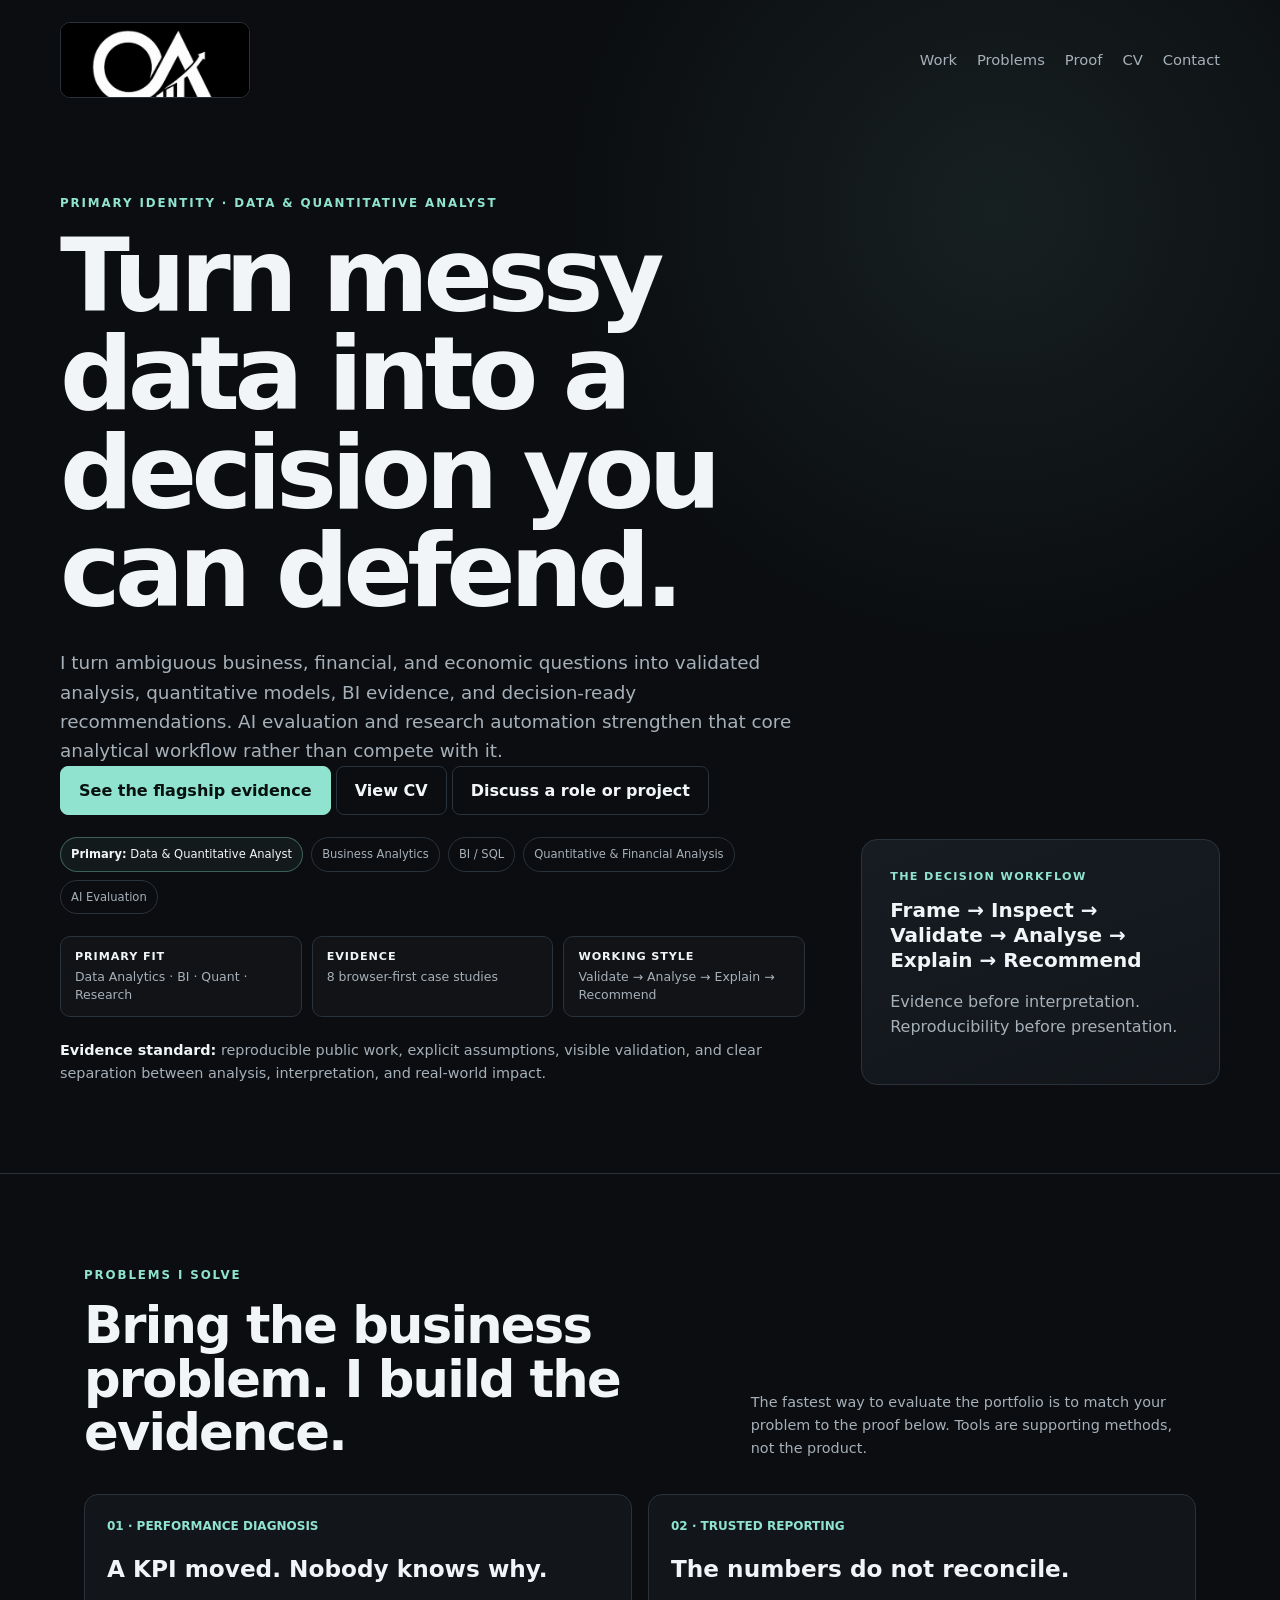
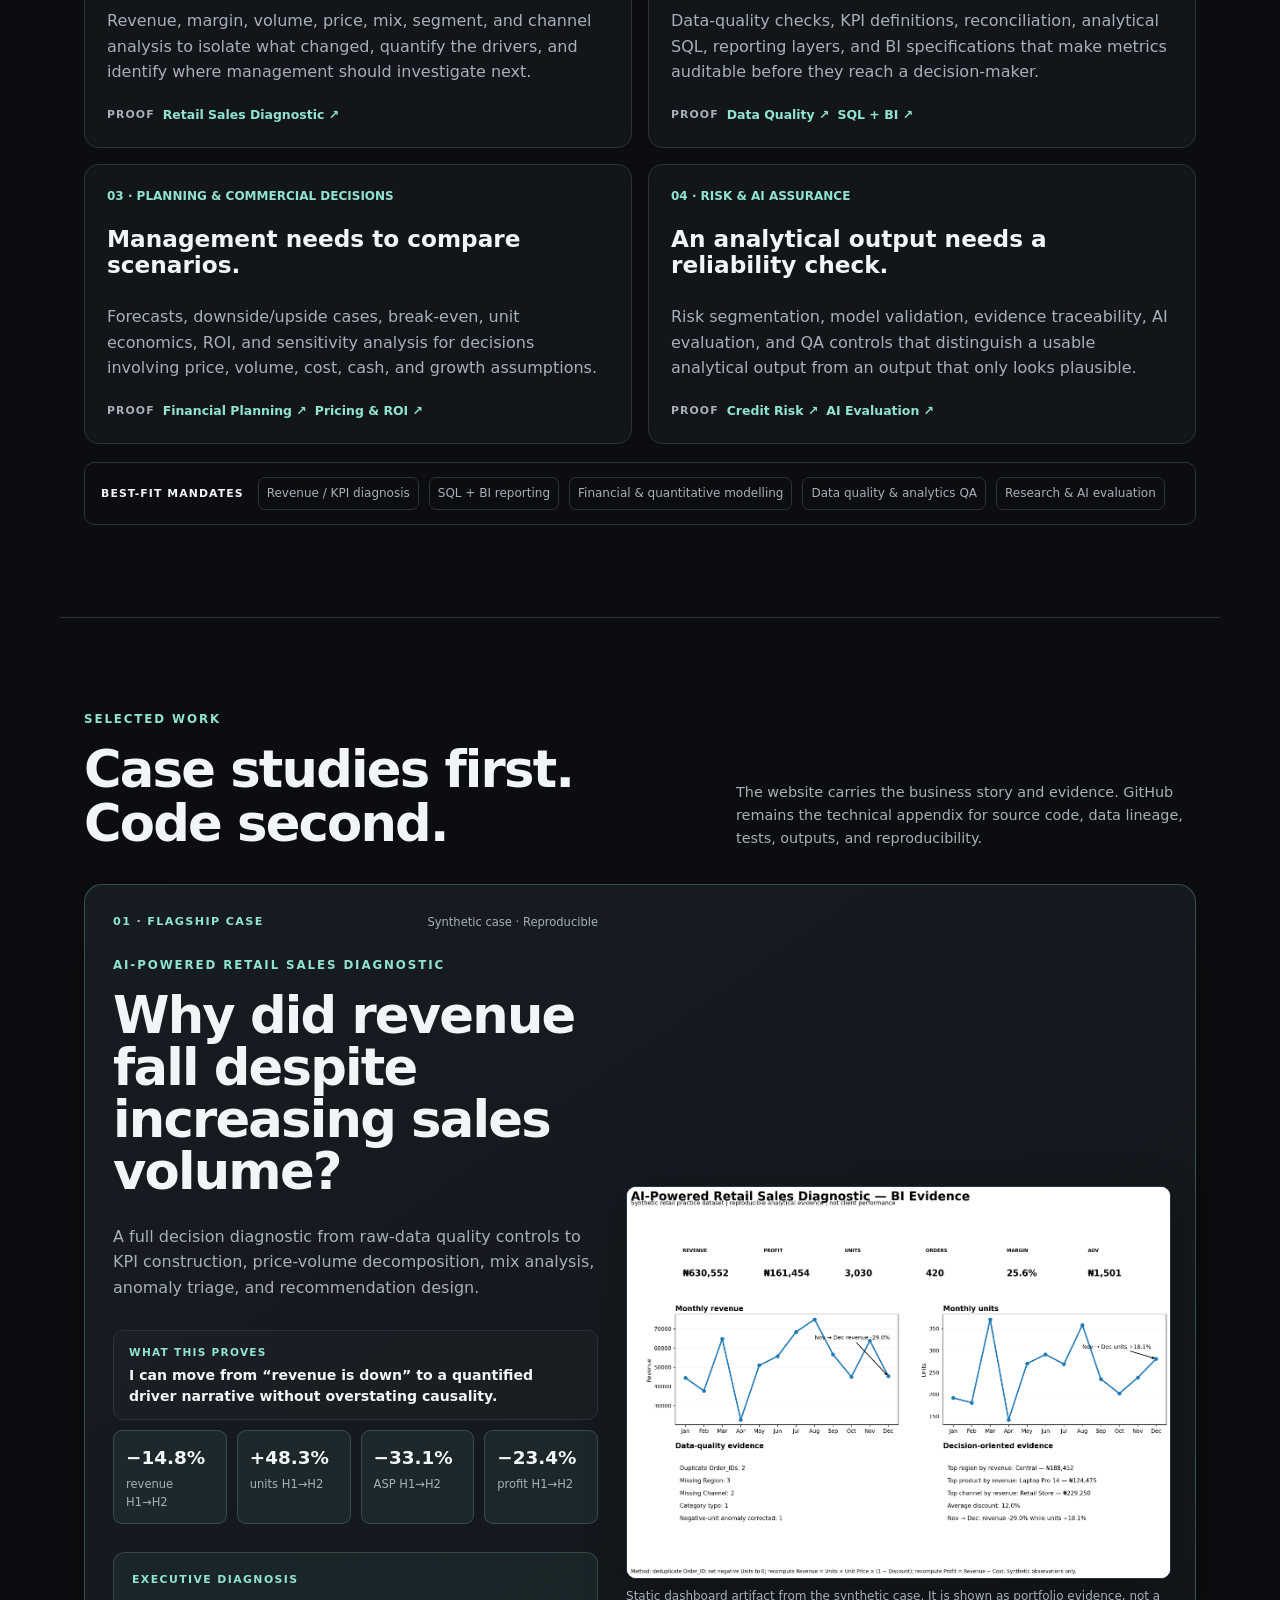
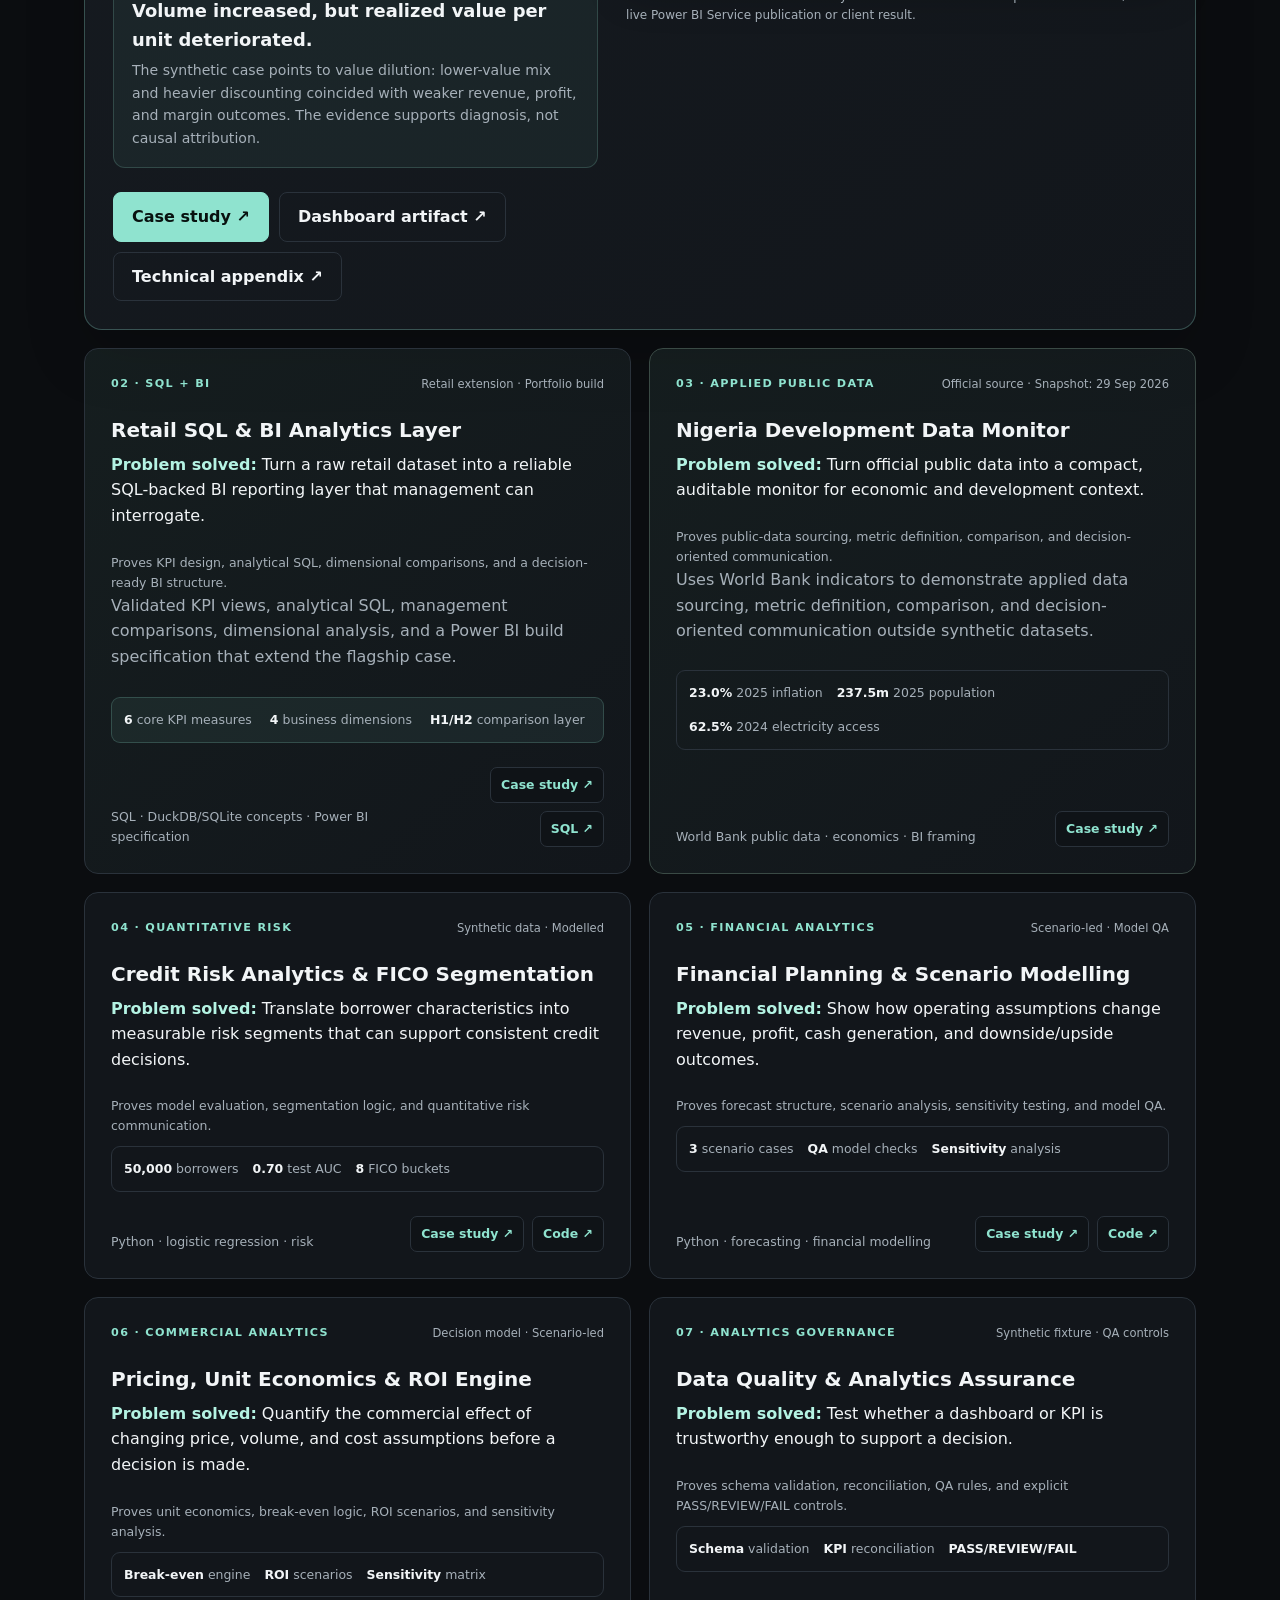
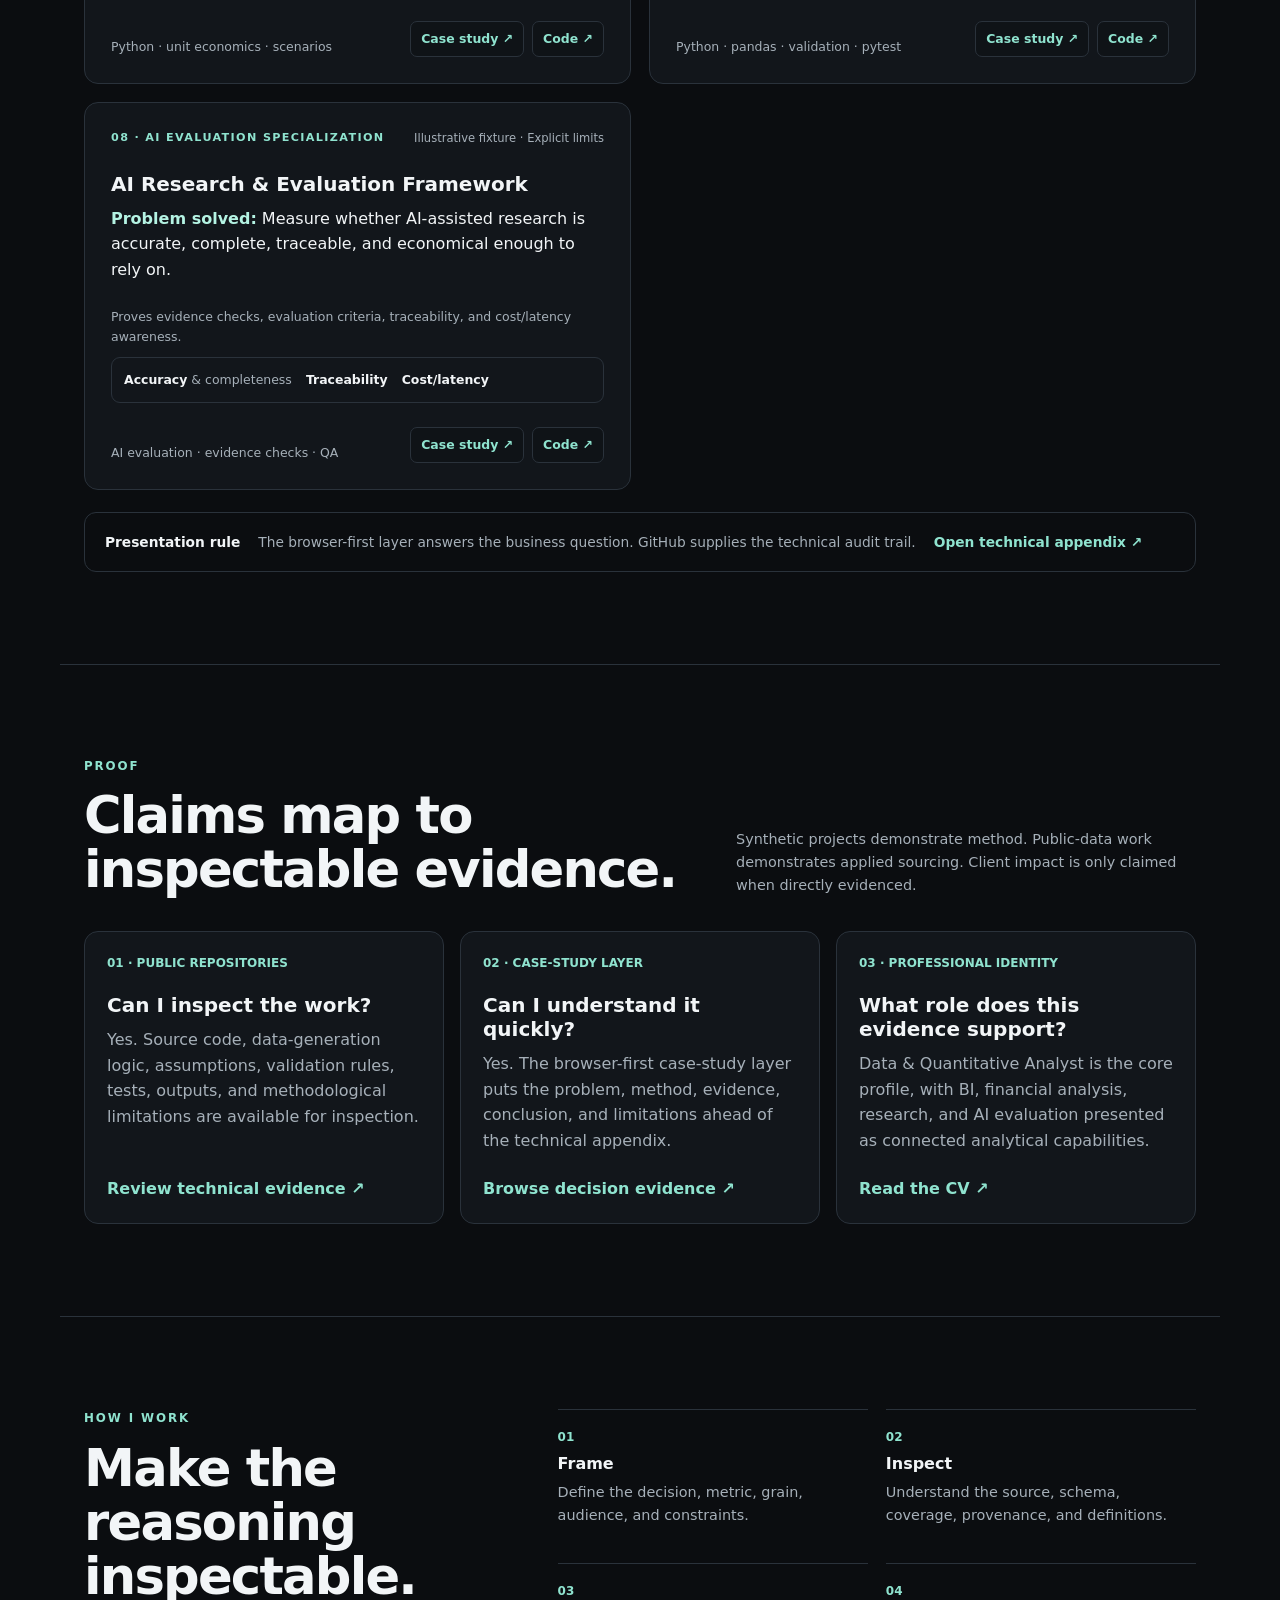
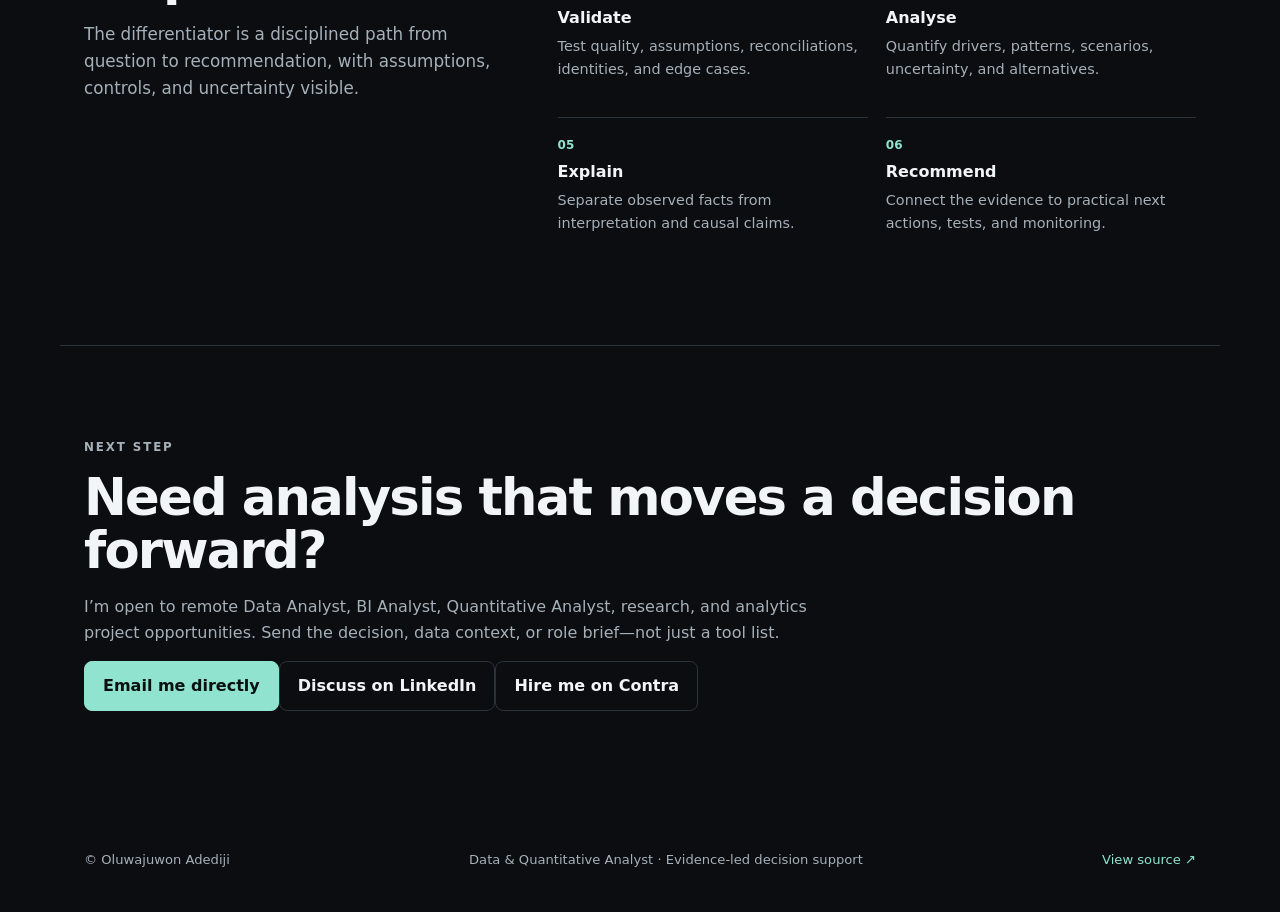
==== commit e1647228: "Tighten recruiter-facing portfolio hierarchy" ====
--- a/docs/index.html
+++ b/docs/index.html
@@ -140,54 +140,56 @@
       <div class="card-footer"><span>SQL · DuckDB/SQLite concepts · Power BI specification</span><span class="button-row"><a class="mini-button" href="case-studies/sql-bi-retail-analytics.html">Case study ↗</a><a class="mini-button" href="sql-bi/retail_diagnostic.sql">SQL ↗</a></span></div>
     </article>
 
-    <article class="project-card">
-      <div class="project-meta"><span>03 · QUANTITATIVE RISK</span><span class="evidence">Synthetic data · Modelled</span></div>
-      <h3>Credit Risk Analytics &amp; FICO Segmentation</h3>
-      <p class="question"><strong>Problem solved:</strong> Translate borrower characteristics into measurable risk segments that can support consistent credit decisions.</p><p class="proof-summary">Proves model evaluation, segmentation logic, and quantitative risk communication.</p>
-      <div class="mini-metrics"><span><strong>50,000</strong> borrowers</span><span><strong>0.70</strong> test AUC</span><span><strong>8</strong> FICO buckets</span></div>
-      <div class="card-footer"><span>Python · logistic regression · risk</span><span class="button-row"><a class="mini-button" href="case-studies/credit-risk.html">Case study ↗</a><a class="mini-button" href="https://github.com/oluwajuwonade/credit-risk-fico-segmentation" rel="external">Code ↗</a></span></div>
-    </article>
-
-    <article class="project-card">
-      <div class="project-meta"><span>04 · FINANCIAL ANALYTICS</span><span class="evidence">Scenario-led · Model QA</span></div>
-      <h3>Financial Planning &amp; Scenario Modelling</h3>
-      <p class="question"><strong>Problem solved:</strong> Show how operating assumptions change revenue, profit, cash generation, and downside/upside outcomes.</p><p class="proof-summary">Proves forecast structure, scenario analysis, sensitivity testing, and model QA.</p>
-      <div class="mini-metrics"><span><strong>3</strong> scenario cases</span><span><strong>QA</strong> model checks</span><span><strong>Sensitivity</strong> analysis</span></div>
-      <div class="card-footer"><span>Python · forecasting · financial modelling</span><span class="button-row"><a class="mini-button" href="case-studies/financial-planning.html">Case study ↗</a><a class="mini-button" href="https://github.com/oluwajuwonade/financial-modelling-starter-system" rel="external">Code ↗</a></span></div>
-    </article>
-
-    <article class="project-card">
-      <div class="project-meta"><span>05 · COMMERCIAL ANALYTICS</span><span class="evidence">Decision model · Scenario-led</span></div>
-      <h3>Pricing, Unit Economics &amp; ROI Engine</h3>
-      <p class="question"><strong>Problem solved:</strong> Quantify the commercial effect of changing price, volume, and cost assumptions before a decision is made.</p><p class="proof-summary">Proves unit economics, break-even logic, ROI scenarios, and sensitivity analysis.</p>
-      <div class="mini-metrics"><span><strong>Break-even</strong> engine</span><span><strong>ROI</strong> scenarios</span><span><strong>Sensitivity</strong> matrix</span></div>
-      <div class="card-footer"><span>Python · unit economics · scenarios</span><span class="button-row"><a class="mini-button" href="case-studies/pricing-roi.html">Case study ↗</a><a class="mini-button" href="https://github.com/oluwajuwonade/pricing-roi-analytics-engine" rel="external">Code ↗</a></span></div>
-    </article>
-
-    <article class="project-card">
-      <div class="project-meta"><span>06 · ANALYTICS GOVERNANCE</span><span class="evidence">Synthetic fixture · QA controls</span></div>
-      <h3>Data Quality &amp; Analytics Assurance</h3>
-      <p class="question"><strong>Problem solved:</strong> Test whether a dashboard or KPI is trustworthy enough to support a decision.</p><p class="proof-summary">Proves schema validation, reconciliation, QA rules, and explicit PASS/REVIEW/FAIL controls.</p>
-      <div class="mini-metrics"><span><strong>Schema</strong> validation</span><span><strong>KPI</strong> reconciliation</span><span><strong>PASS/REVIEW/FAIL</strong></span></div>
-      <div class="card-footer"><span>Python · pandas · validation · pytest</span><span class="button-row"><a class="mini-button" href="case-studies/data-quality.html">Case study ↗</a><a class="mini-button" href="https://github.com/oluwajuwonade/data-quality-audit-toolkit" rel="external">Code ↗</a></span></div>
-    </article>
-
-    <article class="project-card">
-      <div class="project-meta"><span>07 · AI EVALUATION SPECIALIZATION</span><span class="evidence">Illustrative fixture · Explicit limits</span></div>
-      <h3>AI Research &amp; Evaluation Framework</h3>
-      <p class="question"><strong>Problem solved:</strong> Measure whether AI-assisted research is accurate, complete, traceable, and economical enough to rely on.</p><p class="proof-summary">Proves evidence checks, evaluation criteria, traceability, and cost/latency awareness.</p>
-      <div class="mini-metrics"><span><strong>Accuracy</strong> &amp; completeness</span><span><strong>Traceability</strong></span><span><strong>Cost/latency</strong></span></div>
-      <div class="card-footer"><span>AI evaluation · evidence checks · QA</span><span class="button-row"><a class="mini-button" href="case-studies/ai-research-evaluation.html">Case study ↗</a><a class="mini-button" href="https://github.com/oluwajuwonade/ai-research-evaluation-system" rel="external">Code ↗</a></span></div>
-    </article>
-
-    <article class="project-card public-data">
-      <div class="project-meta"><span>08 · APPLIED PUBLIC DATA</span><span class="evidence">Official source · Current snapshot</span></div>
+    <article class="project-card highlight public-data">
+      <div class="project-meta"><span>03 · APPLIED PUBLIC DATA</span><span class="evidence">Official source · Snapshot: 29 Sep 2026</span></div>
       <h3>Nigeria Development Data Monitor</h3>
       <p class="question"><strong>Problem solved:</strong> Turn official public data into a compact, auditable monitor for economic and development context.</p><p class="proof-summary">Proves public-data sourcing, metric definition, comparison, and decision-oriented communication.</p>
       <p>Uses World Bank indicators to demonstrate applied data sourcing, metric definition, comparison, and decision-oriented communication outside synthetic datasets.</p>
       <div class="mini-metrics"><span><strong>23.0%</strong> 2025 inflation</span><span><strong>237.5m</strong> 2025 population</span><span><strong>62.5%</strong> 2024 electricity access</span></div>
       <div class="card-footer"><span>World Bank public data · economics · BI framing</span><span class="button-row"><a class="mini-button" href="case-studies/nigeria-public-data.html">Case study ↗</a></span></div>
     </article>
+
+<article class="project-card">
+      <div class="project-meta"><span>04 · QUANTITATIVE RISK</span><span class="evidence">Synthetic data · Modelled</span></div>
+      <h3>Credit Risk Analytics &amp; FICO Segmentation</h3>
+      <p class="question"><strong>Problem solved:</strong> Translate borrower characteristics into measurable risk segments that can support consistent credit decisions.</p><p class="proof-summary">Proves model evaluation, segmentation logic, and quantitative risk communication.</p>
+      <div class="mini-metrics"><span><strong>50,000</strong> borrowers</span><span><strong>0.70</strong> test AUC</span><span><strong>8</strong> FICO buckets</span></div>
+      <div class="card-footer"><span>Python · logistic regression · risk</span><span class="button-row"><a class="mini-button" href="case-studies/credit-risk.html">Case study ↗</a><a class="mini-button" href="https://github.com/oluwajuwonade/credit-risk-fico-segmentation" rel="external">Code ↗</a></span></div>
+    </article>
+
+    <article class="project-card">
+      <div class="project-meta"><span>05 · FINANCIAL ANALYTICS</span><span class="evidence">Scenario-led · Model QA</span></div>
+      <h3>Financial Planning &amp; Scenario Modelling</h3>
+      <p class="question"><strong>Problem solved:</strong> Show how operating assumptions change revenue, profit, cash generation, and downside/upside outcomes.</p><p class="proof-summary">Proves forecast structure, scenario analysis, sensitivity testing, and model QA.</p>
+      <div class="mini-metrics"><span><strong>3</strong> scenario cases</span><span><strong>QA</strong> model checks</span><span><strong>Sensitivity</strong> analysis</span></div>
+      <div class="card-footer"><span>Python · forecasting · financial modelling</span><span class="button-row"><a class="mini-button" href="case-studies/financial-planning.html">Case study ↗</a><a class="mini-button" href="https://github.com/oluwajuwonade/financial-modelling-starter-system" rel="external">Code ↗</a></span></div>
+    </article>
+
+    <article class="project-card">
+      <div class="project-meta"><span>06 · COMMERCIAL ANALYTICS</span><span class="evidence">Decision model · Scenario-led</span></div>
+      <h3>Pricing, Unit Economics &amp; ROI Engine</h3>
+      <p class="question"><strong>Problem solved:</strong> Quantify the commercial effect of changing price, volume, and cost assumptions before a decision is made.</p><p class="proof-summary">Proves unit economics, break-even logic, ROI scenarios, and sensitivity analysis.</p>
+      <div class="mini-metrics"><span><strong>Break-even</strong> engine</span><span><strong>ROI</strong> scenarios</span><span><strong>Sensitivity</strong> matrix</span></div>
+      <div class="card-footer"><span>Python · unit economics · scenarios</span><span class="button-row"><a class="mini-button" href="case-studies/pricing-roi.html">Case study ↗</a><a class="mini-button" href="https://github.com/oluwajuwonade/pricing-roi-analytics-engine" rel="external">Code ↗</a></span></div>
+    </article>
+
+    <article class="project-card">
+      <div class="project-meta"><span>07 · ANALYTICS GOVERNANCE</span><span class="evidence">Synthetic fixture · QA controls</span></div>
+      <h3>Data Quality &amp; Analytics Assurance</h3>
+      <p class="question"><strong>Problem solved:</strong> Test whether a dashboard or KPI is trustworthy enough to support a decision.</p><p class="proof-summary">Proves schema validation, reconciliation, QA rules, and explicit PASS/REVIEW/FAIL controls.</p>
+      <div class="mini-metrics"><span><strong>Schema</strong> validation</span><span><strong>KPI</strong> reconciliation</span><span><strong>PASS/REVIEW/FAIL</strong></span></div>
+      <div class="card-footer"><span>Python · pandas · validation · pytest</span><span class="button-row"><a class="mini-button" href="case-studies/data-quality.html">Case study ↗</a><a class="mini-button" href="https://github.com/oluwajuwonade/data-quality-audit-toolkit" rel="external">Code ↗</a></span></div>
+    </article>
+
+    <article class="project-card">
+      <div class="project-meta"><span>08 · AI EVALUATION SPECIALIZATION</span><span class="evidence">Illustrative fixture · Explicit limits</span></div>
+      <h3>AI Research &amp; Evaluation Framework</h3>
+      <p class="question"><strong>Problem solved:</strong> Measure whether AI-assisted research is accurate, complete, traceable, and economical enough to rely on.</p><p class="proof-summary">Proves evidence checks, evaluation criteria, traceability, and cost/latency awareness.</p>
+      <div class="mini-metrics"><span><strong>Accuracy</strong> &amp; completeness</span><span><strong>Traceability</strong></span><span><strong>Cost/latency</strong></span></div>
+      <div class="card-footer"><span>AI evaluation · evidence checks · QA</span><span class="button-row"><a class="mini-button" href="case-studies/ai-research-evaluation.html">Case study ↗</a><a class="mini-button" href="https://github.com/oluwajuwonade/ai-research-evaluation-system" rel="external">Code ↗</a></span></div>
+    </article>
+
+    
   </div>
 
   <div class="evidence-banner"><strong>Presentation rule</strong><span>The browser-first layer answers the business question. GitHub supplies the technical audit trail.</span><a href="https://github.com/oluwajuwonade" rel="external">Open technical appendix ↗</a></div>
--- a/docs/styles.css
+++ b/docs/styles.css
@@ -82,8 +82,8 @@
 .cv-identity{display:grid;grid-template-columns:repeat(2,minmax(0,1fr));gap:18px;margin:0 0 22px}.cv-identity>div{padding:20px;background:var(--panel);border:1px solid rgba(143,227,207,.2);border-radius:14px}.cv-identity strong{display:block;margin:7px 0;font-size:1.15rem}.cv-identity p{margin:0;color:var(--muted);font-size:.86rem}.role-tags{display:flex;gap:8px;flex-wrap:wrap}.role-tags span{padding:7px 9px;border:1px solid var(--line);border-radius:8px;color:var(--muted);font-size:.78rem}
 .button{display:inline-flex;min-height:46px;align-items:center;justify-content:center;padding:11px 18px;border:1px solid var(--line);border-radius:8px;font-weight:750;transition:transform .18s var(--ease),border-color .18s var(--ease),background-color .18s var(--ease)}
 .button:hover{transform:translateY(-2px)}.button.primary{background:var(--accent);color:#08110f;border-color:var(--accent)}.button.secondary{background:transparent}
-@media(max-width:900px){.hero-grid,.method,.case-grid,.cv-grid,.flagship-card{grid-template-columns:1fr}.capability-grid{grid-template-columns:repeat(2,minmax(0,1fr))}.proof-grid{grid-template-columns:1fr}.section-heading-row{align-items:start;flex-direction:column;gap:18px}.stat-grid,.takeaway-grid{grid-template-columns:repeat(2,minmax(0,1fr))}}
-@media(max-width:640px){.hero{padding:18px 20px 64px}.brand{width:42px;height:42px;border-radius:9px}.brand-full{display:none!important}.brand-mark{display:block!important}.nav-links{gap:12px;font-size:.75rem}.nav-links a:nth-child(3){display:none}.hero-grid{padding-top:64px;gap:36px}h1{font-size:clamp(2.8rem,15vw,4.6rem)}.hero-copy{font-size:1rem}.identity-strip{gap:6px}.identity-strip span{font-size:.68rem}.actions{align-items:stretch;flex-direction:column}.button{width:100%}.section{padding:68px 20px}.project-grid,.capability-grid,.steps,.contact-grid,.takeaway-grid,.cv-identity{grid-template-columns:1fr}.project-meta,.card-footer{align-items:flex-start;flex-direction:column}.project-meta .evidence{text-align:left}.metric-grid{grid-template-columns:repeat(2,minmax(0,1fr))}.evidence-banner{align-items:flex-start;flex-direction:column;gap:8px}.button-row,.evidence-path{justify-content:flex-start}.case-hero{padding:18px 20px 0}.case-main{padding:58px 20px 80px}.case-title{font-size:clamp(2.6rem,13vw,4.3rem)}.stat-grid{grid-template-columns:repeat(2,minmax(0,1fr))} .bar-row{grid-template-columns:90px 1fr 60px}footer{align-items:flex-start;flex-direction:column;padding-right:20px;padding-left:20px}}
+@media(max-width:900px){.hero-grid,.method,.case-grid,.cv-grid,.flagship-card{grid-template-columns:1fr}.capability-grid,.problem-grid{grid-template-columns:repeat(2,minmax(0,1fr))}.scan-signals{grid-template-columns:1fr}.proof-grid{grid-template-columns:1fr}.section-heading-row{align-items:start;flex-direction:column;gap:18px}.stat-grid,.takeaway-grid{grid-template-columns:repeat(2,minmax(0,1fr))}}
+@media(max-width:640px){.hero{padding:18px 20px 64px}.brand{width:42px;height:42px;border-radius:9px}.brand-full{display:none!important}.brand-mark{display:block!important}.nav-links{gap:12px;font-size:.75rem}.nav-links a:nth-child(3){display:none}.hero-grid{padding-top:64px;gap:36px}h1{font-size:clamp(2.8rem,15vw,4.6rem)}.hero-copy{font-size:1rem}.identity-strip{gap:6px}.identity-strip span{font-size:.68rem}.actions{align-items:stretch;flex-direction:column}.button{width:100%}.section{padding:68px 20px}.project-grid,.capability-grid,.problem-grid,.steps,.contact-grid,.takeaway-grid,.cv-identity{grid-template-columns:1fr}.project-meta,.card-footer{align-items:flex-start;flex-direction:column}.project-meta .evidence{text-align:left}.metric-grid{grid-template-columns:repeat(2,minmax(0,1fr))}.evidence-banner{align-items:flex-start;flex-direction:column;gap:8px}.button-row,.evidence-path{justify-content:flex-start}.case-hero{padding:18px 20px 0}.case-main{padding:58px 20px 80px}.case-title{font-size:clamp(2.6rem,13vw,4.3rem)}.stat-grid{grid-template-columns:repeat(2,minmax(0,1fr))} .bar-row{grid-template-columns:90px 1fr 60px}footer{align-items:flex-start;flex-direction:column;padding-right:20px;padding-left:20px}}
 @media print{
   body{background:#fff;color:#111}
   a{color:#111}
@@ -94,4 +94,22 @@
   .cv-grid,.cv-identity{grid-template-columns:1fr}
   .cv-side{display:grid}
 }
-@media(prefers-reduced-motion:reduce){html{scroll-behavior:auto}*{transition-duration:.01ms!important;animation-duration:.01ms!important}}+@media(prefers-reduced-motion:reduce){html{scroll-behavior:auto}*{transition-duration:.01ms!important;animation-duration:.01ms!important}}
+/* 60-second recruiter/client scan */
+.scan-signals{display:grid;grid-template-columns:repeat(3,minmax(0,1fr));gap:10px;margin-top:22px;max-width:820px}
+.scan-signals span{padding:12px 14px;background:rgba(255,255,255,.025);border:1px solid var(--line);border-radius:10px;color:var(--muted);font-size:.78rem;line-height:1.45}
+.scan-signals strong{display:block;margin-bottom:2px;color:var(--text);font-size:.7rem;letter-spacing:.08em;text-transform:uppercase}
+.problem-grid{grid-template-columns:repeat(2,minmax(0,1fr))}
+.problem-grid article{display:flex;flex-direction:column;min-height:240px}
+.problem-grid article h3{font-size:1.45rem;line-height:1.12;max-width:520px}
+.problem-grid article p{margin-bottom:0}
+.proof-link{display:flex;align-items:center;gap:8px;flex-wrap:wrap;margin-top:auto;padding-top:20px;font-size:.78rem}
+.proof-link span{color:var(--muted);font-size:.68rem;font-weight:800;letter-spacing:.1em;text-transform:uppercase}
+.proof-link a{color:var(--accent);font-weight:800}
+.fit-strip{display:flex;align-items:center;gap:10px;flex-wrap:wrap;margin-top:18px;padding:14px 16px;border:1px solid var(--line);border-radius:10px;color:var(--muted);font-size:.75rem}
+.fit-strip strong{color:var(--text);font-size:.68rem;letter-spacing:.1em;margin-right:4px}
+.fit-strip span{padding:6px 8px;border:1px solid var(--line);border-radius:7px}
+.scan-outcome{margin-top:14px;padding:13px 15px;border:1px solid var(--line);border-radius:10px;background:rgba(255,255,255,.02)}
+.scan-outcome span{display:block;color:var(--accent);font-size:.66rem;font-weight:800;letter-spacing:.12em}
+.scan-outcome strong{display:block;margin-top:4px;font-size:.88rem;line-height:1.45}
+.proof-summary{margin:8px 0 0!important;color:var(--muted);font-size:.78rem}
